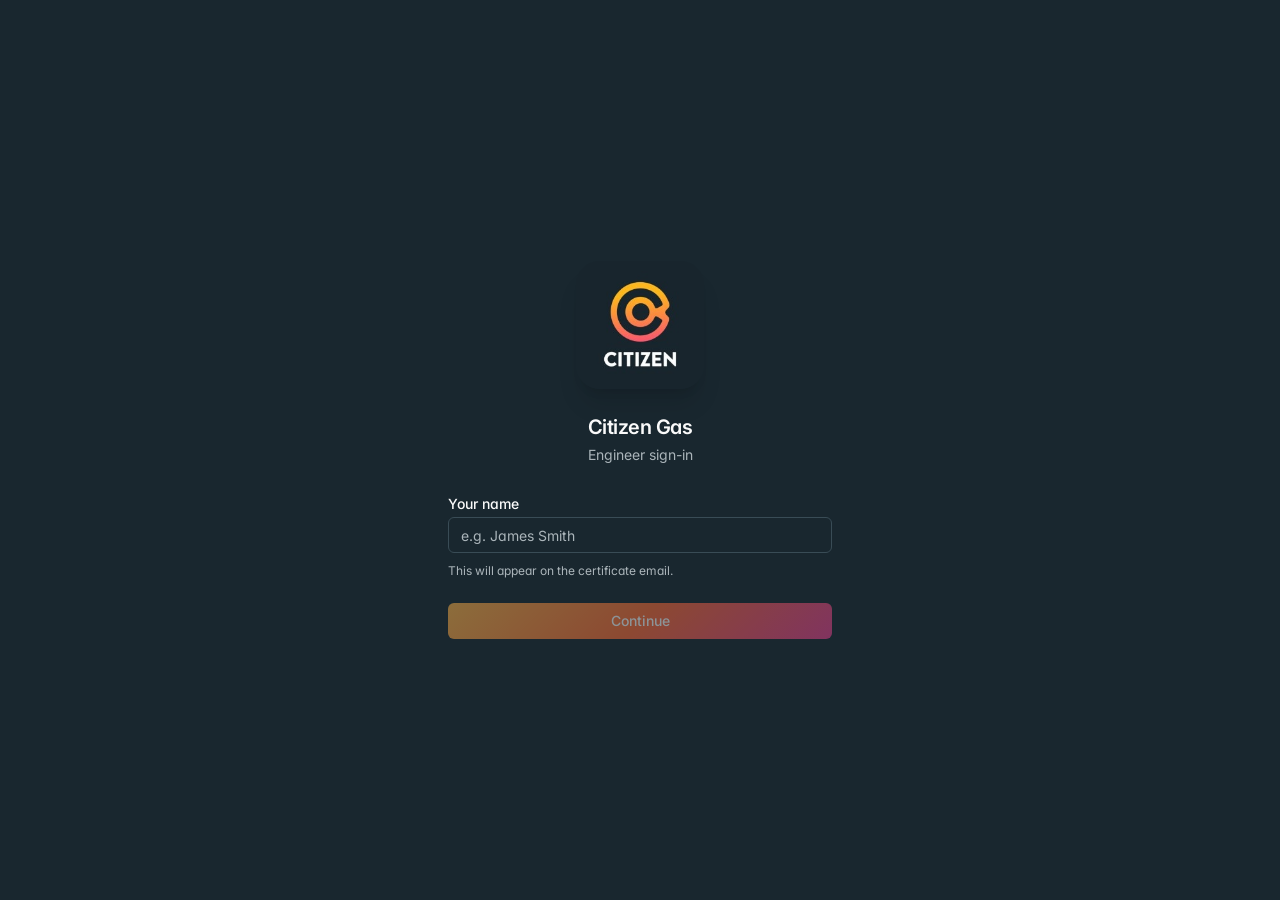
==== index.html @ e937a52d "Restore original Citizen Gas bundle (revert combined-app rebuild)" ====
<!doctype html>
<html lang="en" class="dark">
  <head>
    <meta charset="UTF-8" />
    <title>Citizen Gas</title>
    <meta name="theme-color" content="#18252D" />
    <meta name="viewport" content="width=device-width, initial-scale=1.0, maximum-scale=1" />
    <link rel="icon" type="image/png" href="/favicon.png" />
    <link rel="preconnect" href="https://fonts.googleapis.com" />
    <link rel="preconnect" href="https://fonts.gstatic.com" crossorigin />
    <link
      href="https://fonts.googleapis.com/css2?family=Architects+Daughter&family=DM+Sans:ital,opsz,wght@0,9..40,100..1000;1,9..40,100..1000&family=Fira+Code:wght@300..700&family=Geist+Mono:wght@100..900&family=Geist:wght@100..900&family=IBM+Plex+Mono:ital,wght@0,100;0,200;0,300;0,400;0,500;0,600;0,700;1,100;1,200;1,300;1,400;1,500;1,600;1,700&family=IBM+Plex+Sans:ital,wght@0,100..700;1,100..700&family=Inter:ital,opsz,wght@0,14..32,100..900;1,14..32,100..900&family=JetBrains+Mono:ital,wght@0,100..800;1,100..800&family=Libre+Baskerville:ital,wght@0,400;0,700;1,400&family=Lora:ital,wght@0,400..700;1,400..700&family=Merriweather:ital,opsz,wght@0,18..144,300..900;1,18..144,300..900&family=Montserrat:ital,wght@0,100..900;1,100..900&family=Open+Sans:ital,wght@0,300..800;1,300..800&family=Outfit:wght@100..900&family=Oxanium:wght@200..800&family=Playfair+Display:ital,wght@0,400..900;1,400..900&family=Plus+Jakarta+Sans:ital,wght@0,200..800;1,200..800&family=Poppins:ital,wght@0,100;0,200;0,300;0,400;0,500;0,600;0,700;0,800;0,900;1,100;1,200;1,300;1,400;1,500;1,600;1,700;1,800;1,900&family=Roboto+Mono:ital,wght@0,100..700;1,100..700&family=Roboto:ital,wght@0,100..900;1,100..900&family=Source+Code+Pro:ital,wght@0,200..900;1,200..900&family=Source+Serif+4:ital,opsz,wght@0,8..60,200..900;1,8..60,200..900&family=Space+Grotesk:wght@300..700&family=Space+Mono:ital,wght@0,400;0,700;1,400;1,700&display=swap"
      rel="stylesheet"
    />
    <script type="module" crossorigin src="./assets/index-DuY2PSMh.js"></script>
    <link rel="stylesheet" crossorigin href="./assets/index-yAhcxWvt.css">
  </head>
  <body>
    <div id="root"></div>
  </body>
</html>
---- assets/index-yAhcxWvt.css ----
*,:before,:after{--tw-border-spacing-x: 0;--tw-border-spacing-y: 0;--tw-translate-x: 0;--tw-translate-y: 0;--tw-rotate: 0;--tw-skew-x: 0;--tw-skew-y: 0;--tw-scale-x: 1;--tw-scale-y: 1;--tw-pan-x: ;--tw-pan-y: ;--tw-pinch-zoom: ;--tw-scroll-snap-strictness: proximity;--tw-gradient-from-position: ;--tw-gradient-via-position: ;--tw-gradient-to-position: ;--tw-ordinal: ;--tw-slashed-zero: ;--tw-numeric-figure: ;--tw-numeric-spacing: ;--tw-numeric-fraction: ;--tw-ring-inset: ;--tw-ring-offset-width: 0px;--tw-ring-offset-color: #fff;--tw-ring-color: rgb(59 130 246 / .5);--tw-ring-offset-shadow: 0 0 #0000;--tw-ring-shadow: 0 0 #0000;--tw-shadow: 0 0 #0000;--tw-shadow-colored: 0 0 #0000;--tw-blur: ;--tw-brightness: ;--tw-contrast: ;--tw-grayscale: ;--tw-hue-rotate: ;--tw-invert: ;--tw-saturate: ;--tw-sepia: ;--tw-drop-shadow: ;--tw-backdrop-blur: ;--tw-backdrop-brightness: ;--tw-backdrop-contrast: ;--tw-backdrop-grayscale: ;--tw-backdrop-hue-rotate: ;--tw-backdrop-invert: ;--tw-backdrop-opacity: ;--tw-backdrop-saturate: ;--tw-backdrop-sepia: ;--tw-contain-size: ;--tw-contain-layout: ;--tw-contain-paint: ;--tw-contain-style: }::backdrop{--tw-border-spacing-x: 0;--tw-border-spacing-y: 0;--tw-translate-x: 0;--tw-translate-y: 0;--tw-rotate: 0;--tw-skew-x: 0;--tw-skew-y: 0;--tw-scale-x: 1;--tw-scale-y: 1;--tw-pan-x: ;--tw-pan-y: ;--tw-pinch-zoom: ;--tw-scroll-snap-strictness: proximity;--tw-gradient-from-position: ;--tw-gradient-via-position: ;--tw-gradient-to-position: ;--tw-ordinal: ;--tw-slashed-zero: ;--tw-numeric-figure: ;--tw-numeric-spacing: ;--tw-numeric-fraction: ;--tw-ring-inset: ;--tw-ring-offset-width: 0px;--tw-ring-offset-color: #fff;--tw-ring-color: rgb(59 130 246 / .5);--tw-ring-offset-shadow: 0 0 #0000;--tw-ring-shadow: 0 0 #0000;--tw-shadow: 0 0 #0000;--tw-shadow-colored: 0 0 #0000;--tw-blur: ;--tw-brightness: ;--tw-contrast: ;--tw-grayscale: ;--tw-hue-rotate: ;--tw-invert: ;--tw-saturate: ;--tw-sepia: ;--tw-drop-shadow: ;--tw-backdrop-blur: ;--tw-backdrop-brightness: ;--tw-backdrop-contrast: ;--tw-backdrop-grayscale: ;--tw-backdrop-hue-rotate: ;--tw-backdrop-invert: ;--tw-backdrop-opacity: ;--tw-backdrop-saturate: ;--tw-backdrop-sepia: ;--tw-contain-size: ;--tw-contain-layout: ;--tw-contain-paint: ;--tw-contain-style: }*,:before,:after{box-sizing:border-box;border-width:0;border-style:solid;border-color:#e5e7eb}:before,:after{--tw-content: ""}html,:host{line-height:1.5;-webkit-text-size-adjust:100%;-moz-tab-size:4;-o-tab-size:4;tab-size:4;font-family:var(--font-sans);font-feature-settings:normal;font-variation-settings:normal;-webkit-tap-highlight-color:transparent}body{margin:0;line-height:inherit}hr{height:0;color:inherit;border-top-width:1px}abbr:where([title]){-webkit-text-decoration:underline dotted;text-decoration:underline dotted}h1,h2,h3,h4,h5,h6{font-size:inherit;font-weight:inherit}a{color:inherit;text-decoration:inherit}b,strong{font-weight:bolder}code,kbd,samp,pre{font-family:var(--font-mono);font-feature-settings:normal;font-variation-settings:normal;font-size:1em}small{font-size:80%}sub,sup{font-size:75%;line-height:0;position:relative;vertical-align:baseline}sub{bottom:-.25em}sup{top:-.5em}table{text-indent:0;border-color:inherit;border-collapse:collapse}button,input,optgroup,select,textarea{font-family:inherit;font-feature-settings:inherit;font-variation-settings:inherit;font-size:100%;font-weight:inherit;line-height:inherit;letter-spacing:inherit;color:inherit;margin:0;padding:0}button,select{text-transform:none}button,input:where([type=button]),input:where([type=reset]),input:where([type=submit]){-webkit-appearance:button;background-color:transparent;background-image:none}:-moz-focusring{outline:auto}:-moz-ui-invalid{box-shadow:none}progress{vertical-align:baseline}::-webkit-inner-spin-button,::-webkit-outer-spin-button{height:auto}[type=search]{-webkit-appearance:textfield;outline-offset:-2px}::-webkit-search-decoration{-webkit-appearance:none}::-webkit-file-upload-button{-webkit-appearance:button;font:inherit}summary{display:list-item}blockquote,dl,dd,h1,h2,h3,h4,h5,h6,hr,figure,p,pre{margin:0}fieldset{margin:0;padding:0}legend{padding:0}ol,ul,menu{list-style:none;margin:0;padding:0}dialog{padding:0}textarea{resize:vertical}input::-moz-placeholder,textarea::-moz-placeholder{opacity:1;color:#9ca3af}input::placeholder,textarea::placeholder{opacity:1;color:#9ca3af}button,[role=button]{cursor:pointer}:disabled{cursor:default}img,svg,video,canvas,audio,iframe,embed,object{display:block;vertical-align:middle}img,video{max-width:100%;height:auto}[hidden]:where(:not([hidden=until-found])){display:none}*{--tw-border-opacity: 1;border-color:hsl(var(--border) / var(--tw-border-opacity, 1))}html,body,#root{height:100%}body{--tw-bg-opacity: 1;background-color:hsl(var(--background) / var(--tw-bg-opacity, 1));font-family:var(--font-sans);--tw-text-opacity: 1;color:hsl(var(--foreground) / var(--tw-text-opacity, 1));-webkit-font-smoothing:antialiased;-moz-osx-font-smoothing:grayscale;font-feature-settings:"cv11","ss01"}.sr-only{position:absolute;width:1px;height:1px;padding:0;margin:-1px;overflow:hidden;clip:rect(0,0,0,0);white-space:nowrap;border-width:0}.pointer-events-none{pointer-events:none}.pointer-events-auto{pointer-events:auto}.visible{visibility:visible}.invisible{visibility:hidden}.fixed{position:fixed}.absolute{position:absolute}.relative{position:relative}.sticky{position:sticky}.inset-0{inset:0}.inset-x-0{left:0;right:0}.inset-y-0{top:0;bottom:0}.-bottom-12{bottom:-3rem}.-left-12{left:-3rem}.-right-12{right:-3rem}.-top-12{top:-3rem}.bottom-0{bottom:0}.bottom-2{bottom:.5rem}.left-0{left:0}.left-1{left:.25rem}.left-1\/2{left:50%}.left-2{left:.5rem}.left-\[50\%\]{left:50%}.right-0{right:0}.right-1{right:.25rem}.right-2{right:.5rem}.right-3{right:.75rem}.right-4{right:1rem}.top-0{top:0}.top-1\.5{top:.375rem}.top-1\/2{top:50%}.top-2{top:.5rem}.top-3\.5{top:.875rem}.top-4{top:1rem}.top-\[1px\]{top:1px}.top-\[50\%\]{top:50%}.top-\[60\%\]{top:60%}.top-full{top:100%}.z-10{z-index:10}.z-20{z-index:20}.z-50{z-index:50}.z-\[100\]{z-index:100}.z-\[1\]{z-index:1}.-mx-1{margin-left:-.25rem;margin-right:-.25rem}.mx-2{margin-left:.5rem;margin-right:.5rem}.mx-3\.5{margin-left:.875rem;margin-right:.875rem}.mx-4{margin-left:1rem;margin-right:1rem}.mx-auto{margin-left:auto;margin-right:auto}.my-0\.5{margin-top:.125rem;margin-bottom:.125rem}.my-1{margin-top:.25rem;margin-bottom:.25rem}.-ml-4{margin-left:-1rem}.-mt-4{margin-top:-1rem}.mb-1{margin-bottom:.25rem}.mb-2{margin-bottom:.5rem}.mb-3{margin-bottom:.75rem}.mb-4{margin-bottom:1rem}.mb-5{margin-bottom:1.25rem}.mb-6{margin-bottom:1.5rem}.mb-8{margin-bottom:2rem}.ml-1{margin-left:.25rem}.ml-auto{margin-left:auto}.mr-1\.5{margin-right:.375rem}.mr-2{margin-right:.5rem}.mt-0\.5{margin-top:.125rem}.mt-1{margin-top:.25rem}.mt-1\.5{margin-top:.375rem}.mt-2{margin-top:.5rem}.mt-24{margin-top:6rem}.mt-3{margin-top:.75rem}.mt-4{margin-top:1rem}.mt-5{margin-top:1.25rem}.mt-auto{margin-top:auto}.block{display:block}.flex{display:flex}.inline-flex{display:inline-flex}.table{display:table}.grid{display:grid}.hidden{display:none}.aspect-square{aspect-ratio:1 / 1}.aspect-video{aspect-ratio:16 / 9}.size-4{width:1rem;height:1rem}.h-1\.5{height:.375rem}.h-10{height:2.5rem}.h-11{height:2.75rem}.h-12{height:3rem}.h-2{height:.5rem}.h-2\.5{height:.625rem}.h-20{height:5rem}.h-3{height:.75rem}.h-3\.5{height:.875rem}.h-32{height:8rem}.h-4{height:1rem}.h-5{height:1.25rem}.h-6{height:1.5rem}.h-64{height:16rem}.h-7{height:1.75rem}.h-8{height:2rem}.h-9{height:2.25rem}.h-\[1px\]{height:1px}.h-\[var\(--radix-navigation-menu-viewport-height\)\]{height:var(--radix-navigation-menu-viewport-height)}.h-\[var\(--radix-select-trigger-height\)\]{height:var(--radix-select-trigger-height)}.h-auto{height:auto}.h-full{height:100%}.h-px{height:1px}.h-svh{height:100svh}.max-h-72{max-height:18rem}.max-h-\[--radix-context-menu-content-available-height\]{max-height:var(--radix-context-menu-content-available-height)}.max-h-\[--radix-select-content-available-height\]{max-height:var(--radix-select-content-available-height)}.max-h-\[300px\]{max-height:300px}.max-h-\[var\(--radix-dropdown-menu-content-available-height\)\]{max-height:var(--radix-dropdown-menu-content-available-height)}.max-h-screen{max-height:100vh}.min-h-0{min-height:0px}.min-h-10{min-height:2.5rem}.min-h-8{min-height:2rem}.min-h-9{min-height:2.25rem}.min-h-\[80px\]{min-height:80px}.min-h-screen{min-height:100vh}.min-h-svh{min-height:100svh}.w-0{width:0px}.w-1{width:.25rem}.w-10{width:2.5rem}.w-11{width:2.75rem}.w-12{width:3rem}.w-2{width:.5rem}.w-2\.5{width:.625rem}.w-20{width:5rem}.w-3{width:.75rem}.w-3\.5{width:.875rem}.w-3\/4{width:75%}.w-32{width:8rem}.w-4{width:1rem}.w-5{width:1.25rem}.w-6{width:1.5rem}.w-64{width:16rem}.w-7{width:1.75rem}.w-72{width:18rem}.w-8{width:2rem}.w-9{width:2.25rem}.w-\[100px\]{width:100px}.w-\[1px\]{width:1px}.w-\[var\(--sidebar-width\)\]{width:var(--sidebar-width)}.w-auto{width:auto}.w-full{width:100%}.w-max{width:-moz-max-content;width:max-content}.w-px{width:1px}.min-w-0{min-width:0px}.min-w-10{min-width:2.5rem}.min-w-11{min-width:2.75rem}.min-w-5{min-width:1.25rem}.min-w-9{min-width:2.25rem}.min-w-\[12rem\]{min-width:12rem}.min-w-\[8rem\]{min-width:8rem}.min-w-\[var\(--radix-select-trigger-width\)\]{min-width:var(--radix-select-trigger-width)}.max-w-\[var\(--skeleton-width\)\]{max-width:var(--skeleton-width)}.max-w-lg{max-width:32rem}.max-w-max{max-width:-moz-max-content;max-width:max-content}.max-w-md{max-width:28rem}.max-w-sm{max-width:24rem}.flex-1{flex:1 1 0%}.flex-shrink-0,.shrink-0{flex-shrink:0}.grow{flex-grow:1}.grow-0{flex-grow:0}.basis-full{flex-basis:100%}.caption-bottom{caption-side:bottom}.border-collapse{border-collapse:collapse}.origin-\[--radix-context-menu-content-transform-origin\]{transform-origin:var(--radix-context-menu-content-transform-origin)}.origin-\[--radix-dropdown-menu-content-transform-origin\]{transform-origin:var(--radix-dropdown-menu-content-transform-origin)}.origin-\[--radix-hover-card-content-transform-origin\]{transform-origin:var(--radix-hover-card-content-transform-origin)}.origin-\[--radix-menubar-content-transform-origin\]{transform-origin:var(--radix-menubar-content-transform-origin)}.origin-\[--radix-popover-content-transform-origin\]{transform-origin:var(--radix-popover-content-transform-origin)}.origin-\[--radix-select-content-transform-origin\]{transform-origin:var(--radix-select-content-transform-origin)}.origin-\[--radix-tooltip-content-transform-origin\]{transform-origin:var(--radix-tooltip-content-transform-origin)}.-translate-x-1\/2{--tw-translate-x: -50%;transform:translate(var(--tw-translate-x),var(--tw-translate-y)) rotate(var(--tw-rotate)) skew(var(--tw-skew-x)) skewY(var(--tw-skew-y)) scaleX(var(--tw-scale-x)) scaleY(var(--tw-scale-y))}.-translate-x-px{--tw-translate-x: -1px;transform:translate(var(--tw-translate-x),var(--tw-translate-y)) rotate(var(--tw-rotate)) skew(var(--tw-skew-x)) skewY(var(--tw-skew-y)) scaleX(var(--tw-scale-x)) scaleY(var(--tw-scale-y))}.-translate-y-1\/2{--tw-translate-y: -50%;transform:translate(var(--tw-translate-x),var(--tw-translate-y)) rotate(var(--tw-rotate)) skew(var(--tw-skew-x)) skewY(var(--tw-skew-y)) scaleX(var(--tw-scale-x)) scaleY(var(--tw-scale-y))}.translate-x-\[-50\%\]{--tw-translate-x: -50%;transform:translate(var(--tw-translate-x),var(--tw-translate-y)) rotate(var(--tw-rotate)) skew(var(--tw-skew-x)) skewY(var(--tw-skew-y)) scaleX(var(--tw-scale-x)) scaleY(var(--tw-scale-y))}.translate-x-px{--tw-translate-x: 1px;transform:translate(var(--tw-translate-x),var(--tw-translate-y)) rotate(var(--tw-rotate)) skew(var(--tw-skew-x)) skewY(var(--tw-skew-y)) scaleX(var(--tw-scale-x)) scaleY(var(--tw-scale-y))}.translate-y-\[-50\%\]{--tw-translate-y: -50%;transform:translate(var(--tw-translate-x),var(--tw-translate-y)) rotate(var(--tw-rotate)) skew(var(--tw-skew-x)) skewY(var(--tw-skew-y)) scaleX(var(--tw-scale-x)) scaleY(var(--tw-scale-y))}.rotate-45{--tw-rotate: 45deg;transform:translate(var(--tw-translate-x),var(--tw-translate-y)) rotate(var(--tw-rotate)) skew(var(--tw-skew-x)) skewY(var(--tw-skew-y)) scaleX(var(--tw-scale-x)) scaleY(var(--tw-scale-y))}.rotate-90{--tw-rotate: 90deg;transform:translate(var(--tw-translate-x),var(--tw-translate-y)) rotate(var(--tw-rotate)) skew(var(--tw-skew-x)) skewY(var(--tw-skew-y)) scaleX(var(--tw-scale-x)) scaleY(var(--tw-scale-y))}.transform{transform:translate(var(--tw-translate-x),var(--tw-translate-y)) rotate(var(--tw-rotate)) skew(var(--tw-skew-x)) skewY(var(--tw-skew-y)) scaleX(var(--tw-scale-x)) scaleY(var(--tw-scale-y))}@keyframes pulse{50%{opacity:.5}}.animate-pulse{animation:pulse 2s cubic-bezier(.4,0,.6,1) infinite}.cursor-default{cursor:default}.cursor-pointer{cursor:pointer}.touch-none{touch-action:none}.select-none{-webkit-user-select:none;-moz-user-select:none;user-select:none}.resize-none{resize:none}.list-none{list-style-type:none}.grid-cols-2{grid-template-columns:repeat(2,minmax(0,1fr))}.flex-row{flex-direction:row}.flex-col{flex-direction:column}.flex-col-reverse{flex-direction:column-reverse}.flex-wrap{flex-wrap:wrap}.items-start{align-items:flex-start}.items-end{align-items:flex-end}.items-center{align-items:center}.items-stretch{align-items:stretch}.justify-center{justify-content:center}.justify-between{justify-content:space-between}.gap-1{gap:.25rem}.gap-1\.5{gap:.375rem}.gap-2{gap:.5rem}.gap-3{gap:.75rem}.gap-4{gap:1rem}.gap-6{gap:1.5rem}.space-x-1>:not([hidden])~:not([hidden]){--tw-space-x-reverse: 0;margin-right:calc(.25rem * var(--tw-space-x-reverse));margin-left:calc(.25rem * calc(1 - var(--tw-space-x-reverse)))}.space-x-4>:not([hidden])~:not([hidden]){--tw-space-x-reverse: 0;margin-right:calc(1rem * var(--tw-space-x-reverse));margin-left:calc(1rem * calc(1 - var(--tw-space-x-reverse)))}.space-y-1>:not([hidden])~:not([hidden]){--tw-space-y-reverse: 0;margin-top:calc(.25rem * calc(1 - var(--tw-space-y-reverse)));margin-bottom:calc(.25rem * var(--tw-space-y-reverse))}.space-y-1\.5>:not([hidden])~:not([hidden]){--tw-space-y-reverse: 0;margin-top:calc(.375rem * calc(1 - var(--tw-space-y-reverse)));margin-bottom:calc(.375rem * var(--tw-space-y-reverse))}.space-y-2>:not([hidden])~:not([hidden]){--tw-space-y-reverse: 0;margin-top:calc(.5rem * calc(1 - var(--tw-space-y-reverse)));margin-bottom:calc(.5rem * var(--tw-space-y-reverse))}.space-y-4>:not([hidden])~:not([hidden]){--tw-space-y-reverse: 0;margin-top:calc(1rem * calc(1 - var(--tw-space-y-reverse)));margin-bottom:calc(1rem * var(--tw-space-y-reverse))}.overflow-auto{overflow:auto}.overflow-hidden{overflow:hidden}.overflow-y-auto{overflow-y:auto}.overflow-x-hidden{overflow-x:hidden}.truncate{overflow:hidden;text-overflow:ellipsis;white-space:nowrap}.whitespace-nowrap{white-space:nowrap}.whitespace-pre-line{white-space:pre-line}.break-words{overflow-wrap:break-word}.rounded-3xl{border-radius:1.5rem}.rounded-\[2px\]{border-radius:2px}.rounded-\[inherit\]{border-radius:inherit}.rounded-full{border-radius:9999px}.rounded-lg{border-radius:.5625rem}.rounded-md{border-radius:.375rem}.rounded-sm{border-radius:.1875rem}.rounded-xl{border-radius:.75rem}.rounded-t-\[10px\]{border-top-left-radius:10px;border-top-right-radius:10px}.rounded-tl-sm{border-top-left-radius:.1875rem}.border{border-width:1px}.border-0{border-width:0px}.border-2{border-width:2px}.border-\[1\.5px\]{border-width:1.5px}.border-y{border-top-width:1px;border-bottom-width:1px}.border-b{border-bottom-width:1px}.border-l{border-left-width:1px}.border-r{border-right-width:1px}.border-t{border-top-width:1px}.border-dashed{border-style:dashed}.border-\[--color-border\]{border-color:var(--color-border)}.border-border{--tw-border-opacity: 1;border-color:hsl(var(--border) / var(--tw-border-opacity, 1))}.border-border\/50{border-color:hsl(var(--border) / .5)}.border-card-border{--tw-border-opacity: 1;border-color:hsl(var(--card-border) / var(--tw-border-opacity, 1))}.border-destructive{--tw-border-opacity: 1;border-color:hsl(var(--destructive) / var(--tw-border-opacity, 1))}.border-destructive-border{border-color:var(--destructive-border)}.border-destructive\/40{border-color:hsl(var(--destructive) / .4)}.border-destructive\/50{border-color:hsl(var(--destructive) / .5)}.border-green-700{--tw-border-opacity: 1;border-color:rgb(21 128 61 / var(--tw-border-opacity, 1))}.border-input{--tw-border-opacity: 1;border-color:hsl(var(--input) / var(--tw-border-opacity, 1))}.border-primary{--tw-border-opacity: 1;border-color:hsl(var(--primary) / var(--tw-border-opacity, 1))}.border-primary-border{border-color:var(--primary-border)}.border-red-700{--tw-border-opacity: 1;border-color:rgb(185 28 28 / var(--tw-border-opacity, 1))}.border-secondary-border{border-color:var(--secondary-border)}.border-sidebar-border{--tw-border-opacity: 1;border-color:hsl(var(--sidebar-border) / var(--tw-border-opacity, 1))}.border-transparent{border-color:transparent}.border-yellow-500\/40{border-color:#eab30866}.border-l-transparent{border-left-color:transparent}.border-t-transparent{border-top-color:transparent}.bg-\[--color-bg\]{background-color:var(--color-bg)}.bg-accent{--tw-bg-opacity: 1;background-color:hsl(var(--accent) / var(--tw-bg-opacity, 1))}.bg-background{--tw-bg-opacity: 1;background-color:hsl(var(--background) / var(--tw-bg-opacity, 1))}.bg-background\/95{background-color:hsl(var(--background) / .95)}.bg-black{--tw-bg-opacity: 1;background-color:rgb(0 0 0 / var(--tw-bg-opacity, 1))}.bg-black\/70{background-color:#000000b3}.bg-black\/80{background-color:#000c}.bg-border{--tw-bg-opacity: 1;background-color:hsl(var(--border) / var(--tw-bg-opacity, 1))}.bg-card{--tw-bg-opacity: 1;background-color:hsl(var(--card) / var(--tw-bg-opacity, 1))}.bg-card\/40{background-color:hsl(var(--card) / .4)}.bg-destructive{--tw-bg-opacity: 1;background-color:hsl(var(--destructive) / var(--tw-bg-opacity, 1))}.bg-destructive\/10{background-color:hsl(var(--destructive) / .1)}.bg-foreground{--tw-bg-opacity: 1;background-color:hsl(var(--foreground) / var(--tw-bg-opacity, 1))}.bg-gray-50{--tw-bg-opacity: 1;background-color:rgb(249 250 251 / var(--tw-bg-opacity, 1))}.bg-green-600{--tw-bg-opacity: 1;background-color:rgb(22 163 74 / var(--tw-bg-opacity, 1))}.bg-muted{--tw-bg-opacity: 1;background-color:hsl(var(--muted) / var(--tw-bg-opacity, 1))}.bg-muted\/50{background-color:hsl(var(--muted) / .5)}.bg-popover{--tw-bg-opacity: 1;background-color:hsl(var(--popover) / var(--tw-bg-opacity, 1))}.bg-primary{--tw-bg-opacity: 1;background-color:hsl(var(--primary) / var(--tw-bg-opacity, 1))}.bg-red-600{--tw-bg-opacity: 1;background-color:rgb(220 38 38 / var(--tw-bg-opacity, 1))}.bg-secondary{--tw-bg-opacity: 1;background-color:hsl(var(--secondary) / var(--tw-bg-opacity, 1))}.bg-sidebar{--tw-bg-opacity: 1;background-color:hsl(var(--sidebar) / var(--tw-bg-opacity, 1))}.bg-sidebar-border{--tw-bg-opacity: 1;background-color:hsl(var(--sidebar-border) / var(--tw-bg-opacity, 1))}.bg-transparent{background-color:transparent}.bg-yellow-500\/10{background-color:#eab3081a}.fill-current{fill:currentColor}.object-contain{-o-object-fit:contain;object-fit:contain}.object-cover{-o-object-fit:cover;object-fit:cover}.p-0{padding:0}.p-1{padding:.25rem}.p-2{padding:.5rem}.p-3{padding:.75rem}.p-4{padding:1rem}.p-5{padding:1.25rem}.p-6{padding:1.5rem}.p-\[1px\]{padding:1px}.px-1{padding-left:.25rem;padding-right:.25rem}.px-2{padding-left:.5rem;padding-right:.5rem}.px-2\.5{padding-left:.625rem;padding-right:.625rem}.px-3{padding-left:.75rem;padding-right:.75rem}.px-4{padding-left:1rem;padding-right:1rem}.px-5{padding-left:1.25rem;padding-right:1.25rem}.px-6{padding-left:1.5rem;padding-right:1.5rem}.px-8{padding-left:2rem;padding-right:2rem}.py-0\.5{padding-top:.125rem;padding-bottom:.125rem}.py-1{padding-top:.25rem;padding-bottom:.25rem}.py-1\.5{padding-top:.375rem;padding-bottom:.375rem}.py-10{padding-top:2.5rem;padding-bottom:2.5rem}.py-2{padding-top:.5rem;padding-bottom:.5rem}.py-3{padding-top:.75rem;padding-bottom:.75rem}.py-4{padding-top:1rem;padding-bottom:1rem}.py-5{padding-top:1.25rem;padding-bottom:1.25rem}.py-6{padding-top:1.5rem;padding-bottom:1.5rem}.py-8{padding-top:2rem;padding-bottom:2rem}.pb-3{padding-bottom:.75rem}.pb-4{padding-bottom:1rem}.pl-2\.5{padding-left:.625rem}.pl-4{padding-left:1rem}.pl-8{padding-left:2rem}.pr-2{padding-right:.5rem}.pr-2\.5{padding-right:.625rem}.pr-8{padding-right:2rem}.pt-0{padding-top:0}.pt-1{padding-top:.25rem}.pt-3{padding-top:.75rem}.pt-4{padding-top:1rem}.pt-6{padding-top:1.5rem}.text-left{text-align:left}.text-center{text-align:center}.align-middle{vertical-align:middle}.font-mono{font-family:var(--font-mono)}.text-2xl{font-size:1.5rem;line-height:2rem}.text-\[0\.8rem\]{font-size:.8rem}.text-\[10px\]{font-size:10px}.text-base{font-size:1rem;line-height:1.5rem}.text-lg{font-size:1.125rem;line-height:1.75rem}.text-sm{font-size:.875rem;line-height:1.25rem}.text-xl{font-size:1.25rem;line-height:1.75rem}.text-xs{font-size:.75rem;line-height:1rem}.font-bold{font-weight:700}.font-medium{font-weight:500}.font-normal{font-weight:400}.font-semibold{font-weight:600}.uppercase{text-transform:uppercase}.tabular-nums{--tw-numeric-spacing: tabular-nums;font-variant-numeric:var(--tw-ordinal) var(--tw-slashed-zero) var(--tw-numeric-figure) var(--tw-numeric-spacing) var(--tw-numeric-fraction)}.leading-none{line-height:1}.leading-tight{line-height:1.25}.tracking-tight{letter-spacing:-.025em}.tracking-wider{letter-spacing:.05em}.tracking-widest{letter-spacing:.1em}.text-accent-foreground{--tw-text-opacity: 1;color:hsl(var(--accent-foreground) / var(--tw-text-opacity, 1))}.text-card-foreground{--tw-text-opacity: 1;color:hsl(var(--card-foreground) / var(--tw-text-opacity, 1))}.text-current{color:currentColor}.text-destructive{--tw-text-opacity: 1;color:hsl(var(--destructive) / var(--tw-text-opacity, 1))}.text-destructive-foreground{--tw-text-opacity: 1;color:hsl(var(--destructive-foreground) / var(--tw-text-opacity, 1))}.text-foreground{--tw-text-opacity: 1;color:hsl(var(--foreground) / var(--tw-text-opacity, 1))}.text-foreground\/50{color:hsl(var(--foreground) / .5)}.text-gray-600{--tw-text-opacity: 1;color:rgb(75 85 99 / var(--tw-text-opacity, 1))}.text-gray-900{--tw-text-opacity: 1;color:rgb(17 24 39 / var(--tw-text-opacity, 1))}.text-green-600{--tw-text-opacity: 1;color:rgb(22 163 74 / var(--tw-text-opacity, 1))}.text-muted-foreground{--tw-text-opacity: 1;color:hsl(var(--muted-foreground) / var(--tw-text-opacity, 1))}.text-popover-foreground{--tw-text-opacity: 1;color:hsl(var(--popover-foreground) / var(--tw-text-opacity, 1))}.text-primary{--tw-text-opacity: 1;color:hsl(var(--primary) / var(--tw-text-opacity, 1))}.text-primary-foreground{--tw-text-opacity: 1;color:hsl(var(--primary-foreground) / var(--tw-text-opacity, 1))}.text-red-500{--tw-text-opacity: 1;color:rgb(239 68 68 / var(--tw-text-opacity, 1))}.text-red-600{--tw-text-opacity: 1;color:rgb(220 38 38 / var(--tw-text-opacity, 1))}.text-secondary-foreground{--tw-text-opacity: 1;color:hsl(var(--secondary-foreground) / var(--tw-text-opacity, 1))}.text-sidebar-foreground{--tw-text-opacity: 1;color:hsl(var(--sidebar-foreground) / var(--tw-text-opacity, 1))}.text-sidebar-foreground\/70{color:hsl(var(--sidebar-foreground) / .7)}.text-white{--tw-text-opacity: 1;color:rgb(255 255 255 / var(--tw-text-opacity, 1))}.text-yellow-300{--tw-text-opacity: 1;color:rgb(253 224 71 / var(--tw-text-opacity, 1))}.no-underline{text-decoration-line:none}.opacity-0{opacity:0}.opacity-50{opacity:.5}.opacity-60{opacity:.6}.opacity-70{opacity:.7}.opacity-90{opacity:.9}.shadow-\[0_0_0_1px_hsl\(var\(--sidebar-border\)\)\]{--tw-shadow: 0 0 0 1px hsl(var(--sidebar-border));--tw-shadow-colored: 0 0 0 1px var(--tw-shadow-color);box-shadow:var(--tw-ring-offset-shadow, 0 0 #0000),var(--tw-ring-shadow, 0 0 #0000),var(--tw-shadow)}.shadow-lg{--tw-shadow: 0 10px 15px -3px rgb(0 0 0 / .1), 0 4px 6px -4px rgb(0 0 0 / .1);--tw-shadow-colored: 0 10px 15px -3px var(--tw-shadow-color), 0 4px 6px -4px var(--tw-shadow-color);box-shadow:var(--tw-ring-offset-shadow, 0 0 #0000),var(--tw-ring-shadow, 0 0 #0000),var(--tw-shadow)}.shadow-md{--tw-shadow: 0 4px 6px -1px rgb(0 0 0 / .1), 0 2px 4px -2px rgb(0 0 0 / .1);--tw-shadow-colored: 0 4px 6px -1px var(--tw-shadow-color), 0 2px 4px -2px var(--tw-shadow-color);box-shadow:var(--tw-ring-offset-shadow, 0 0 #0000),var(--tw-ring-shadow, 0 0 #0000),var(--tw-shadow)}.shadow-none{--tw-shadow: 0 0 #0000;--tw-shadow-colored: 0 0 #0000;box-shadow:var(--tw-ring-offset-shadow, 0 0 #0000),var(--tw-ring-shadow, 0 0 #0000),var(--tw-shadow)}.shadow-sm{--tw-shadow: 0 1px 2px 0 rgb(0 0 0 / .05);--tw-shadow-colored: 0 1px 2px 0 var(--tw-shadow-color);box-shadow:var(--tw-ring-offset-shadow, 0 0 #0000),var(--tw-ring-shadow, 0 0 #0000),var(--tw-shadow)}.shadow-xl{--tw-shadow: 0 20px 25px -5px rgb(0 0 0 / .1), 0 8px 10px -6px rgb(0 0 0 / .1);--tw-shadow-colored: 0 20px 25px -5px var(--tw-shadow-color), 0 8px 10px -6px var(--tw-shadow-color);box-shadow:var(--tw-ring-offset-shadow, 0 0 #0000),var(--tw-ring-shadow, 0 0 #0000),var(--tw-shadow)}.outline-none{outline:2px solid transparent;outline-offset:2px}.outline{outline-style:solid}.outline-2{outline-width:2px}.outline-offset-2{outline-offset:2px}.outline-transparent{outline-color:transparent}.ring-0{--tw-ring-offset-shadow: var(--tw-ring-inset) 0 0 0 var(--tw-ring-offset-width) var(--tw-ring-offset-color);--tw-ring-shadow: var(--tw-ring-inset) 0 0 0 calc(0px + var(--tw-ring-offset-width)) var(--tw-ring-color);box-shadow:var(--tw-ring-offset-shadow),var(--tw-ring-shadow),var(--tw-shadow, 0 0 #0000)}.ring-2{--tw-ring-offset-shadow: var(--tw-ring-inset) 0 0 0 var(--tw-ring-offset-width) var(--tw-ring-offset-color);--tw-ring-shadow: var(--tw-ring-inset) 0 0 0 calc(2px + var(--tw-ring-offset-width)) var(--tw-ring-color);box-shadow:var(--tw-ring-offset-shadow),var(--tw-ring-shadow),var(--tw-shadow, 0 0 #0000)}.ring-primary\/40{--tw-ring-color: hsl(var(--primary) / .4)}.ring-ring{--tw-ring-opacity: 1;--tw-ring-color: hsl(var(--ring) / var(--tw-ring-opacity, 1))}.ring-sidebar-ring{--tw-ring-opacity: 1;--tw-ring-color: hsl(var(--sidebar-ring) / var(--tw-ring-opacity, 1))}.ring-offset-background{--tw-ring-offset-color: hsl(var(--background) / 1)}.filter{filter:var(--tw-blur) var(--tw-brightness) var(--tw-contrast) var(--tw-grayscale) var(--tw-hue-rotate) var(--tw-invert) var(--tw-saturate) var(--tw-sepia) var(--tw-drop-shadow)}.backdrop-blur{--tw-backdrop-blur: blur(8px);-webkit-backdrop-filter:var(--tw-backdrop-blur) var(--tw-backdrop-brightness) var(--tw-backdrop-contrast) var(--tw-backdrop-grayscale) var(--tw-backdrop-hue-rotate) var(--tw-backdrop-invert) var(--tw-backdrop-opacity) var(--tw-backdrop-saturate) var(--tw-backdrop-sepia);backdrop-filter:var(--tw-backdrop-blur) var(--tw-backdrop-brightness) var(--tw-backdrop-contrast) var(--tw-backdrop-grayscale) var(--tw-backdrop-hue-rotate) var(--tw-backdrop-invert) var(--tw-backdrop-opacity) var(--tw-backdrop-saturate) var(--tw-backdrop-sepia)}.transition{transition-property:color,background-color,border-color,text-decoration-color,fill,stroke,opacity,box-shadow,transform,filter,backdrop-filter;transition-timing-function:cubic-bezier(.4,0,.2,1);transition-duration:.15s}.transition-\[left\,right\,width\]{transition-property:left,right,width;transition-timing-function:cubic-bezier(.4,0,.2,1);transition-duration:.15s}.transition-\[margin\,opacity\]{transition-property:margin,opacity;transition-timing-function:cubic-bezier(.4,0,.2,1);transition-duration:.15s}.transition-\[width\,height\,padding\]{transition-property:width,height,padding;transition-timing-function:cubic-bezier(.4,0,.2,1);transition-duration:.15s}.transition-\[width\]{transition-property:width;transition-timing-function:cubic-bezier(.4,0,.2,1);transition-duration:.15s}.transition-all{transition-property:all;transition-timing-function:cubic-bezier(.4,0,.2,1);transition-duration:.15s}.transition-colors{transition-property:color,background-color,border-color,text-decoration-color,fill,stroke;transition-timing-function:cubic-bezier(.4,0,.2,1);transition-duration:.15s}.transition-opacity{transition-property:opacity;transition-timing-function:cubic-bezier(.4,0,.2,1);transition-duration:.15s}.transition-transform{transition-property:transform;transition-timing-function:cubic-bezier(.4,0,.2,1);transition-duration:.15s}.duration-1000{transition-duration:1s}.duration-200{transition-duration:.2s}.ease-in-out{transition-timing-function:cubic-bezier(.4,0,.2,1)}.ease-linear{transition-timing-function:linear}@keyframes enter{0%{opacity:var(--tw-enter-opacity, 1);transform:translate3d(var(--tw-enter-translate-x, 0),var(--tw-enter-translate-y, 0),0) scale3d(var(--tw-enter-scale, 1),var(--tw-enter-scale, 1),var(--tw-enter-scale, 1)) rotate(var(--tw-enter-rotate, 0))}}@keyframes exit{to{opacity:var(--tw-exit-opacity, 1);transform:translate3d(var(--tw-exit-translate-x, 0),var(--tw-exit-translate-y, 0),0) scale3d(var(--tw-exit-scale, 1),var(--tw-exit-scale, 1),var(--tw-exit-scale, 1)) rotate(var(--tw-exit-rotate, 0))}}.animate-in{animation-name:enter;animation-duration:.15s;--tw-enter-opacity: initial;--tw-enter-scale: initial;--tw-enter-rotate: initial;--tw-enter-translate-x: initial;--tw-enter-translate-y: initial}.fade-in-0{--tw-enter-opacity: 0}.fade-in-80{--tw-enter-opacity: .8}.zoom-in-95{--tw-enter-scale: .95}.duration-1000{animation-duration:1s}.duration-200{animation-duration:.2s}.ease-in-out{animation-timing-function:cubic-bezier(.4,0,.2,1)}.ease-linear{animation-timing-function:linear}.citizen-gradient-bg{background:var(--citizen-gradient)}.citizen-gradient-text{background:var(--citizen-gradient);-webkit-background-clip:text;background-clip:text;color:transparent}.citizen-gradient-border{border:1px solid transparent;background:linear-gradient(hsl(var(--card)),hsl(var(--card))) padding-box,var(--citizen-gradient) border-box}input[type=search]::-webkit-search-cancel-button{display:none}[contenteditable][data-placeholder]:empty:before{content:attr(data-placeholder);color:hsl(var(--muted-foreground));pointer-events:none}.border.toggle-elevate:before{inset:-1px}.hover-elevate:not(.no-default-hover-elevate),.active-elevate:not(.no-default-active-elevate),.hover-elevate-2:not(.no-default-hover-elevate),.active-elevate-2:not(.no-default-active-elevate){position:relative;z-index:0}.hover-elevate:not(.no-default-hover-elevate):after,.active-elevate:not(.no-default-active-elevate):after,.hover-elevate-2:not(.no-default-hover-elevate):after,.active-elevate-2:not(.no-default-active-elevate):after{content:"";pointer-events:none;position:absolute;inset:0;border-radius:inherit;z-index:999}.hover-elevate:hover:not(.no-default-hover-elevate):after,.active-elevate:active:not(.no-default-active-elevate):after{background-color:var(--elevate-1)}.hover-elevate-2:hover:not(.no-default-hover-elevate):after,.active-elevate-2:active:not(.no-default-active-elevate):after{background-color:var(--elevate-2)}.border.hover-elevate:not(.no-hover-interaction-elevate):after,.border.active-elevate:not(.no-active-interaction-elevate):after,.border.hover-elevate-2:not(.no-hover-interaction-elevate):after,.border.active-elevate-2:not(.no-active-interaction-elevate):after{inset:-1px}.\[border-color\:var\(--badge-outline\)\]{border-color:var(--badge-outline)}.\[border-color\:var\(--button-outline\)\]{border-color:var(--button-outline)}:root,.dark{--button-outline: rgba(255, 255, 255, .1);--badge-outline: rgba(255, 255, 255, .05);--opaque-button-border-intensity: 9;--elevate-1: rgba(255, 255, 255, .04);--elevate-2: rgba(255, 255, 255, .09);--background: 200 31% 14%;--foreground: 0 0% 98%;--border: 200 20% 22%;--card: 200 28% 17%;--card-foreground: 0 0% 98%;--card-border: 200 20% 24%;--sidebar: 200 31% 12%;--sidebar-foreground: 0 0% 98%;--sidebar-border: 200 20% 20%;--sidebar-primary: 18 95% 60%;--sidebar-primary-foreground: 0 0% 100%;--sidebar-accent: 200 20% 22%;--sidebar-accent-foreground: 0 0% 98%;--sidebar-ring: 18 95% 60%;--popover: 200 28% 17%;--popover-foreground: 0 0% 98%;--popover-border: 200 20% 22%;--primary: 18 95% 60%;--primary-foreground: 0 0% 100%;--secondary: 200 20% 22%;--secondary-foreground: 0 0% 98%;--muted: 200 20% 20%;--muted-foreground: 200 10% 70%;--accent: 18 95% 60%;--accent-foreground: 0 0% 100%;--destructive: 0 84% 55%;--destructive-foreground: 0 0% 98%;--input: 200 20% 28%;--ring: 18 95% 60%;--chart-1: 18 95% 60%;--chart-2: 340 85% 60%;--chart-3: 200 80% 55%;--chart-4: 43 90% 60%;--chart-5: 145 60% 55%;--font-sans: Inter, system-ui, -apple-system, sans-serif;--font-serif: Georgia, serif;--font-mono: Menlo, monospace;--radius: .75rem;--shadow-2xs: 0px 2px 0px 0px hsl(0 0% 0% / 0);--shadow-xs: 0px 2px 0px 0px hsl(0 0% 0% / 0);--shadow-sm: 0px 2px 4px -1px hsl(0 0% 0% / .3);--shadow: 0px 2px 4px -1px hsl(0 0% 0% / .3);--shadow-md: 0px 4px 8px -1px hsl(0 0% 0% / .3);--shadow-lg: 0px 8px 16px -1px hsl(0 0% 0% / .4);--shadow-xl: 0px 12px 24px -1px hsl(0 0% 0% / .4);--shadow-2xl: 0px 16px 32px -1px hsl(0 0% 0% / .5);--tracking-normal: 0em;--spacing: .25rem;--sidebar-primary-border: hsl(var(--sidebar-primary));--sidebar-accent-border: hsl(var(--sidebar-accent));--primary-border: hsl(var(--primary));--secondary-border: hsl(var(--secondary));--muted-border: hsl(var(--muted));--accent-border: hsl(var(--accent));--destructive-border: hsl(var(--destructive));--citizen-gradient: linear-gradient(135deg, #FFB347 0%, #FF6B35 50%, #E8408F 100%)}.file\:border-0::file-selector-button{border-width:0px}.file\:bg-transparent::file-selector-button{background-color:transparent}.file\:text-sm::file-selector-button{font-size:.875rem;line-height:1.25rem}.file\:font-medium::file-selector-button{font-weight:500}.file\:text-foreground::file-selector-button{--tw-text-opacity: 1;color:hsl(var(--foreground) / var(--tw-text-opacity, 1))}.placeholder\:text-muted-foreground::-moz-placeholder{--tw-text-opacity: 1;color:hsl(var(--muted-foreground) / var(--tw-text-opacity, 1))}.placeholder\:text-muted-foreground::placeholder{--tw-text-opacity: 1;color:hsl(var(--muted-foreground) / var(--tw-text-opacity, 1))}.after\:pointer-events-none:after{content:var(--tw-content);pointer-events:none}.after\:absolute:after{content:var(--tw-content);position:absolute}.after\:-inset-2:after{content:var(--tw-content);inset:-.5rem}.after\:inset-0:after{content:var(--tw-content);inset:0}.after\:inset-y-0:after{content:var(--tw-content);top:0;bottom:0}.after\:left-1\/2:after{content:var(--tw-content);left:50%}.after\:block:after{content:var(--tw-content);display:block}.after\:w-1:after{content:var(--tw-content);width:.25rem}.after\:w-\[2px\]:after{content:var(--tw-content);width:2px}.after\:-translate-x-1\/2:after{content:var(--tw-content);--tw-translate-x: -50%;transform:translate(var(--tw-translate-x),var(--tw-translate-y)) rotate(var(--tw-rotate)) skew(var(--tw-skew-x)) skewY(var(--tw-skew-y)) scaleX(var(--tw-scale-x)) scaleY(var(--tw-scale-y))}.after\:rounded-full:after{content:var(--tw-content);border-radius:9999px}.after\:border:after{content:var(--tw-content);border-width:1px}.after\:border-black\/10:after{content:var(--tw-content);border-color:#0000001a}.after\:content-\[\'\'\]:after{--tw-content: "";content:var(--tw-content)}.after\:border.toggle-elevate:after:before{content:var(--tw-content);inset:-1px}.after\:border.hover-elevate:not(.no-hover-interaction-elevate):after:after,.after\:border.active-elevate:not(.no-active-interaction-elevate):after:after,.after\:border.hover-elevate-2:not(.no-hover-interaction-elevate):after:after,.after\:border.active-elevate-2:not(.no-active-interaction-elevate):after:after{content:var(--tw-content);inset:-1px}.first\:rounded-l-md:first-child{border-top-left-radius:.375rem;border-bottom-left-radius:.375rem}.first\:border-l:first-child{border-left-width:1px}.last\:rounded-r-md:last-child{border-top-right-radius:.375rem;border-bottom-right-radius:.375rem}.focus-within\:relative:focus-within{position:relative}.focus-within\:z-20:focus-within{z-index:20}.hover\:bg-accent:hover{--tw-bg-opacity: 1;background-color:hsl(var(--accent) / var(--tw-bg-opacity, 1))}.hover\:bg-muted:hover{--tw-bg-opacity: 1;background-color:hsl(var(--muted) / var(--tw-bg-opacity, 1))}.hover\:bg-muted\/50:hover{background-color:hsl(var(--muted) / .5)}.hover\:bg-primary:hover{--tw-bg-opacity: 1;background-color:hsl(var(--primary) / var(--tw-bg-opacity, 1))}.hover\:bg-secondary:hover{--tw-bg-opacity: 1;background-color:hsl(var(--secondary) / var(--tw-bg-opacity, 1))}.hover\:bg-sidebar-accent:hover{--tw-bg-opacity: 1;background-color:hsl(var(--sidebar-accent) / var(--tw-bg-opacity, 1))}.hover\:text-accent-foreground:hover{--tw-text-opacity: 1;color:hsl(var(--accent-foreground) / var(--tw-text-opacity, 1))}.hover\:text-foreground:hover{--tw-text-opacity: 1;color:hsl(var(--foreground) / var(--tw-text-opacity, 1))}.hover\:text-muted-foreground:hover{--tw-text-opacity: 1;color:hsl(var(--muted-foreground) / var(--tw-text-opacity, 1))}.hover\:text-primary-foreground:hover{--tw-text-opacity: 1;color:hsl(var(--primary-foreground) / var(--tw-text-opacity, 1))}.hover\:text-sidebar-accent-foreground:hover{--tw-text-opacity: 1;color:hsl(var(--sidebar-accent-foreground) / var(--tw-text-opacity, 1))}.hover\:underline:hover{text-decoration-line:underline}.hover\:opacity-100:hover{opacity:1}.hover\:opacity-90:hover{opacity:.9}.hover\:shadow-\[0_0_0_1px_hsl\(var\(--sidebar-accent\)\)\]:hover{--tw-shadow: 0 0 0 1px hsl(var(--sidebar-accent));--tw-shadow-colored: 0 0 0 1px var(--tw-shadow-color);box-shadow:var(--tw-ring-offset-shadow, 0 0 #0000),var(--tw-ring-shadow, 0 0 #0000),var(--tw-shadow)}.hover\:after\:bg-sidebar-border:hover:after{content:var(--tw-content);--tw-bg-opacity: 1;background-color:hsl(var(--sidebar-border) / var(--tw-bg-opacity, 1))}.focus\:bg-accent:focus{--tw-bg-opacity: 1;background-color:hsl(var(--accent) / var(--tw-bg-opacity, 1))}.focus\:bg-primary:focus{--tw-bg-opacity: 1;background-color:hsl(var(--primary) / var(--tw-bg-opacity, 1))}.focus\:text-accent-foreground:focus{--tw-text-opacity: 1;color:hsl(var(--accent-foreground) / var(--tw-text-opacity, 1))}.focus\:text-primary-foreground:focus{--tw-text-opacity: 1;color:hsl(var(--primary-foreground) / var(--tw-text-opacity, 1))}.focus\:opacity-100:focus{opacity:1}.focus\:outline-none:focus{outline:2px solid transparent;outline-offset:2px}.focus\:ring-2:focus{--tw-ring-offset-shadow: var(--tw-ring-inset) 0 0 0 var(--tw-ring-offset-width) var(--tw-ring-offset-color);--tw-ring-shadow: var(--tw-ring-inset) 0 0 0 calc(2px + var(--tw-ring-offset-width)) var(--tw-ring-color);box-shadow:var(--tw-ring-offset-shadow),var(--tw-ring-shadow),var(--tw-shadow, 0 0 #0000)}.focus\:ring-ring:focus{--tw-ring-opacity: 1;--tw-ring-color: hsl(var(--ring) / var(--tw-ring-opacity, 1))}.focus\:ring-offset-2:focus{--tw-ring-offset-width: 2px}.focus-visible\:outline-none:focus-visible{outline:2px solid transparent;outline-offset:2px}.focus-visible\:ring-1:focus-visible{--tw-ring-offset-shadow: var(--tw-ring-inset) 0 0 0 var(--tw-ring-offset-width) var(--tw-ring-offset-color);--tw-ring-shadow: var(--tw-ring-inset) 0 0 0 calc(1px + var(--tw-ring-offset-width)) var(--tw-ring-color);box-shadow:var(--tw-ring-offset-shadow),var(--tw-ring-shadow),var(--tw-shadow, 0 0 #0000)}.focus-visible\:ring-2:focus-visible{--tw-ring-offset-shadow: var(--tw-ring-inset) 0 0 0 var(--tw-ring-offset-width) var(--tw-ring-offset-color);--tw-ring-shadow: var(--tw-ring-inset) 0 0 0 calc(2px + var(--tw-ring-offset-width)) var(--tw-ring-color);box-shadow:var(--tw-ring-offset-shadow),var(--tw-ring-shadow),var(--tw-shadow, 0 0 #0000)}.focus-visible\:ring-ring:focus-visible{--tw-ring-opacity: 1;--tw-ring-color: hsl(var(--ring) / var(--tw-ring-opacity, 1))}.focus-visible\:ring-offset-1:focus-visible{--tw-ring-offset-width: 1px}.focus-visible\:ring-offset-2:focus-visible{--tw-ring-offset-width: 2px}.focus-visible\:ring-offset-background:focus-visible{--tw-ring-offset-color: hsl(var(--background) / 1)}.active\:bg-accent:active{--tw-bg-opacity: 1;background-color:hsl(var(--accent) / var(--tw-bg-opacity, 1))}.active\:bg-sidebar-accent:active{--tw-bg-opacity: 1;background-color:hsl(var(--sidebar-accent) / var(--tw-bg-opacity, 1))}.active\:text-sidebar-accent-foreground:active{--tw-text-opacity: 1;color:hsl(var(--sidebar-accent-foreground) / var(--tw-text-opacity, 1))}.active\:shadow-none:active{--tw-shadow: 0 0 #0000;--tw-shadow-colored: 0 0 #0000;box-shadow:var(--tw-ring-offset-shadow, 0 0 #0000),var(--tw-ring-shadow, 0 0 #0000),var(--tw-shadow)}.disabled\:pointer-events-none:disabled{pointer-events:none}.disabled\:cursor-not-allowed:disabled{cursor:not-allowed}.disabled\:opacity-50:disabled{opacity:.5}.group\/menu-item:focus-within .group-focus-within\/menu-item\:opacity-100{opacity:1}.group\/menu-item:hover .group-hover\/menu-item\:opacity-100,.group:hover .group-hover\:opacity-100{opacity:1}.group.destructive .group-\[\.destructive\]\:border-muted\/40{border-color:hsl(var(--muted) / .4)}.group.destructive .group-\[\.destructive\]\:text-red-300{--tw-text-opacity: 1;color:rgb(252 165 165 / var(--tw-text-opacity, 1))}.group.destructive .group-\[\.destructive\]\:hover\:border-destructive\/30:hover{border-color:hsl(var(--destructive) / .3)}.group.destructive .group-\[\.destructive\]\:hover\:bg-destructive:hover{--tw-bg-opacity: 1;background-color:hsl(var(--destructive) / var(--tw-bg-opacity, 1))}.group.destructive .group-\[\.destructive\]\:hover\:text-destructive-foreground:hover{--tw-text-opacity: 1;color:hsl(var(--destructive-foreground) / var(--tw-text-opacity, 1))}.group.destructive .group-\[\.destructive\]\:hover\:text-red-50:hover{--tw-text-opacity: 1;color:rgb(254 242 242 / var(--tw-text-opacity, 1))}.group.destructive .group-\[\.destructive\]\:focus\:ring-destructive:focus{--tw-ring-opacity: 1;--tw-ring-color: hsl(var(--destructive) / var(--tw-ring-opacity, 1))}.group.destructive .group-\[\.destructive\]\:focus\:ring-red-400:focus{--tw-ring-opacity: 1;--tw-ring-color: rgb(248 113 113 / var(--tw-ring-opacity, 1))}.group.destructive .group-\[\.destructive\]\:focus\:ring-offset-red-600:focus{--tw-ring-offset-color: #dc2626}.peer\/menu-button:hover~.peer-hover\/menu-button\:text-sidebar-accent-foreground{--tw-text-opacity: 1;color:hsl(var(--sidebar-accent-foreground) / var(--tw-text-opacity, 1))}.peer:disabled~.peer-disabled\:cursor-not-allowed{cursor:not-allowed}.peer:disabled~.peer-disabled\:opacity-70{opacity:.7}.has-\[\:disabled\]\:opacity-50:has(:disabled){opacity:.5}.aria-disabled\:pointer-events-none[aria-disabled=true]{pointer-events:none}.aria-disabled\:opacity-50[aria-disabled=true]{opacity:.5}.aria-selected\:bg-accent[aria-selected=true]{--tw-bg-opacity: 1;background-color:hsl(var(--accent) / var(--tw-bg-opacity, 1))}.aria-selected\:bg-accent\/50[aria-selected=true]{background-color:hsl(var(--accent) / .5)}.aria-selected\:text-accent-foreground[aria-selected=true]{--tw-text-opacity: 1;color:hsl(var(--accent-foreground) / var(--tw-text-opacity, 1))}.aria-selected\:text-muted-foreground[aria-selected=true]{--tw-text-opacity: 1;color:hsl(var(--muted-foreground) / var(--tw-text-opacity, 1))}.aria-selected\:opacity-100[aria-selected=true]{opacity:1}.data-\[disabled\=true\]\:pointer-events-none[data-disabled=true],.data-\[disabled\]\:pointer-events-none[data-disabled]{pointer-events:none}.data-\[panel-group-direction\=vertical\]\:h-px[data-panel-group-direction=vertical]{height:1px}.data-\[panel-group-direction\=vertical\]\:w-full[data-panel-group-direction=vertical]{width:100%}.data-\[side\=bottom\]\:translate-y-1[data-side=bottom]{--tw-translate-y: .25rem;transform:translate(var(--tw-translate-x),var(--tw-translate-y)) rotate(var(--tw-rotate)) skew(var(--tw-skew-x)) skewY(var(--tw-skew-y)) scaleX(var(--tw-scale-x)) scaleY(var(--tw-scale-y))}.data-\[side\=left\]\:-translate-x-1[data-side=left]{--tw-translate-x: -.25rem;transform:translate(var(--tw-translate-x),var(--tw-translate-y)) rotate(var(--tw-rotate)) skew(var(--tw-skew-x)) skewY(var(--tw-skew-y)) scaleX(var(--tw-scale-x)) scaleY(var(--tw-scale-y))}.data-\[side\=right\]\:translate-x-1[data-side=right]{--tw-translate-x: .25rem;transform:translate(var(--tw-translate-x),var(--tw-translate-y)) rotate(var(--tw-rotate)) skew(var(--tw-skew-x)) skewY(var(--tw-skew-y)) scaleX(var(--tw-scale-x)) scaleY(var(--tw-scale-y))}.data-\[side\=top\]\:-translate-y-1[data-side=top]{--tw-translate-y: -.25rem;transform:translate(var(--tw-translate-x),var(--tw-translate-y)) rotate(var(--tw-rotate)) skew(var(--tw-skew-x)) skewY(var(--tw-skew-y)) scaleX(var(--tw-scale-x)) scaleY(var(--tw-scale-y))}.data-\[state\=checked\]\:translate-x-5[data-state=checked]{--tw-translate-x: 1.25rem;transform:translate(var(--tw-translate-x),var(--tw-translate-y)) rotate(var(--tw-rotate)) skew(var(--tw-skew-x)) skewY(var(--tw-skew-y)) scaleX(var(--tw-scale-x)) scaleY(var(--tw-scale-y))}.data-\[state\=unchecked\]\:translate-x-0[data-state=unchecked],.data-\[swipe\=cancel\]\:translate-x-0[data-swipe=cancel]{--tw-translate-x: 0px;transform:translate(var(--tw-translate-x),var(--tw-translate-y)) rotate(var(--tw-rotate)) skew(var(--tw-skew-x)) skewY(var(--tw-skew-y)) scaleX(var(--tw-scale-x)) scaleY(var(--tw-scale-y))}.data-\[swipe\=end\]\:translate-x-\[var\(--radix-toast-swipe-end-x\)\][data-swipe=end]{--tw-translate-x: var(--radix-toast-swipe-end-x);transform:translate(var(--tw-translate-x),var(--tw-translate-y)) rotate(var(--tw-rotate)) skew(var(--tw-skew-x)) skewY(var(--tw-skew-y)) scaleX(var(--tw-scale-x)) scaleY(var(--tw-scale-y))}.data-\[swipe\=move\]\:translate-x-\[var\(--radix-toast-swipe-move-x\)\][data-swipe=move]{--tw-translate-x: var(--radix-toast-swipe-move-x);transform:translate(var(--tw-translate-x),var(--tw-translate-y)) rotate(var(--tw-rotate)) skew(var(--tw-skew-x)) skewY(var(--tw-skew-y)) scaleX(var(--tw-scale-x)) scaleY(var(--tw-scale-y))}@keyframes accordion-up{0%{height:var(--radix-accordion-content-height)}to{height:0}}.data-\[state\=closed\]\:animate-accordion-up[data-state=closed]{animation:accordion-up .2s ease-out}@keyframes accordion-down{0%{height:0}to{height:var(--radix-accordion-content-height)}}.data-\[state\=open\]\:animate-accordion-down[data-state=open]{animation:accordion-down .2s ease-out}.data-\[panel-group-direction\=vertical\]\:flex-col[data-panel-group-direction=vertical]{flex-direction:column}.data-\[active\=true\]\:bg-sidebar-accent[data-active=true]{--tw-bg-opacity: 1;background-color:hsl(var(--sidebar-accent) / var(--tw-bg-opacity, 1))}.data-\[selected\=\'true\'\]\:bg-accent[data-selected=true]{--tw-bg-opacity: 1;background-color:hsl(var(--accent) / var(--tw-bg-opacity, 1))}.data-\[state\=active\]\:bg-background[data-state=active]{--tw-bg-opacity: 1;background-color:hsl(var(--background) / var(--tw-bg-opacity, 1))}.data-\[state\=checked\]\:bg-primary[data-state=checked]{--tw-bg-opacity: 1;background-color:hsl(var(--primary) / var(--tw-bg-opacity, 1))}.data-\[state\=on\]\:bg-accent[data-state=on],.data-\[state\=open\]\:bg-accent[data-state=open]{--tw-bg-opacity: 1;background-color:hsl(var(--accent) / var(--tw-bg-opacity, 1))}.data-\[state\=open\]\:bg-accent\/50[data-state=open]{background-color:hsl(var(--accent) / .5)}.data-\[state\=open\]\:bg-secondary[data-state=open]{--tw-bg-opacity: 1;background-color:hsl(var(--secondary) / var(--tw-bg-opacity, 1))}.data-\[state\=selected\]\:bg-muted[data-state=selected]{--tw-bg-opacity: 1;background-color:hsl(var(--muted) / var(--tw-bg-opacity, 1))}.data-\[state\=unchecked\]\:bg-input[data-state=unchecked]{--tw-bg-opacity: 1;background-color:hsl(var(--input) / var(--tw-bg-opacity, 1))}.data-\[active\=true\]\:font-medium[data-active=true]{font-weight:500}.data-\[active\=true\]\:text-sidebar-accent-foreground[data-active=true]{--tw-text-opacity: 1;color:hsl(var(--sidebar-accent-foreground) / var(--tw-text-opacity, 1))}.data-\[placeholder\]\:text-muted-foreground[data-placeholder]{--tw-text-opacity: 1;color:hsl(var(--muted-foreground) / var(--tw-text-opacity, 1))}.data-\[selected\=true\]\:text-accent-foreground[data-selected=true]{--tw-text-opacity: 1;color:hsl(var(--accent-foreground) / var(--tw-text-opacity, 1))}.data-\[state\=active\]\:text-foreground[data-state=active]{--tw-text-opacity: 1;color:hsl(var(--foreground) / var(--tw-text-opacity, 1))}.data-\[state\=checked\]\:text-primary-foreground[data-state=checked]{--tw-text-opacity: 1;color:hsl(var(--primary-foreground) / var(--tw-text-opacity, 1))}.data-\[state\=on\]\:text-accent-foreground[data-state=on],.data-\[state\=open\]\:text-accent-foreground[data-state=open]{--tw-text-opacity: 1;color:hsl(var(--accent-foreground) / var(--tw-text-opacity, 1))}.data-\[state\=open\]\:text-muted-foreground[data-state=open]{--tw-text-opacity: 1;color:hsl(var(--muted-foreground) / var(--tw-text-opacity, 1))}.data-\[disabled\=true\]\:opacity-50[data-disabled=true],.data-\[disabled\]\:opacity-50[data-disabled]{opacity:.5}.data-\[state\=open\]\:opacity-100[data-state=open]{opacity:1}.data-\[state\=active\]\:shadow-sm[data-state=active]{--tw-shadow: 0 1px 2px 0 rgb(0 0 0 / .05);--tw-shadow-colored: 0 1px 2px 0 var(--tw-shadow-color);box-shadow:var(--tw-ring-offset-shadow, 0 0 #0000),var(--tw-ring-shadow, 0 0 #0000),var(--tw-shadow)}.data-\[swipe\=move\]\:transition-none[data-swipe=move]{transition-property:none}.data-\[state\=closed\]\:duration-300[data-state=closed]{transition-duration:.3s}.data-\[state\=open\]\:duration-500[data-state=open]{transition-duration:.5s}.data-\[motion\^\=from-\]\:animate-in[data-motion^=from-],.data-\[state\=open\]\:animate-in[data-state=open],.data-\[state\=visible\]\:animate-in[data-state=visible]{animation-name:enter;animation-duration:.15s;--tw-enter-opacity: initial;--tw-enter-scale: initial;--tw-enter-rotate: initial;--tw-enter-translate-x: initial;--tw-enter-translate-y: initial}.data-\[motion\^\=to-\]\:animate-out[data-motion^=to-],.data-\[state\=closed\]\:animate-out[data-state=closed],.data-\[state\=hidden\]\:animate-out[data-state=hidden],.data-\[swipe\=end\]\:animate-out[data-swipe=end]{animation-name:exit;animation-duration:.15s;--tw-exit-opacity: initial;--tw-exit-scale: initial;--tw-exit-rotate: initial;--tw-exit-translate-x: initial;--tw-exit-translate-y: initial}.data-\[motion\^\=from-\]\:fade-in[data-motion^=from-]{--tw-enter-opacity: 0}.data-\[motion\^\=to-\]\:fade-out[data-motion^=to-],.data-\[state\=closed\]\:fade-out-0[data-state=closed]{--tw-exit-opacity: 0}.data-\[state\=closed\]\:fade-out-80[data-state=closed]{--tw-exit-opacity: .8}.data-\[state\=hidden\]\:fade-out[data-state=hidden]{--tw-exit-opacity: 0}.data-\[state\=open\]\:fade-in-0[data-state=open],.data-\[state\=visible\]\:fade-in[data-state=visible]{--tw-enter-opacity: 0}.data-\[state\=closed\]\:zoom-out-95[data-state=closed]{--tw-exit-scale: .95}.data-\[state\=open\]\:zoom-in-90[data-state=open]{--tw-enter-scale: .9}.data-\[state\=open\]\:zoom-in-95[data-state=open]{--tw-enter-scale: .95}.data-\[motion\=from-end\]\:slide-in-from-right-52[data-motion=from-end]{--tw-enter-translate-x: 13rem}.data-\[motion\=from-start\]\:slide-in-from-left-52[data-motion=from-start]{--tw-enter-translate-x: -13rem}.data-\[motion\=to-end\]\:slide-out-to-right-52[data-motion=to-end]{--tw-exit-translate-x: 13rem}.data-\[motion\=to-start\]\:slide-out-to-left-52[data-motion=to-start]{--tw-exit-translate-x: -13rem}.data-\[side\=bottom\]\:slide-in-from-top-2[data-side=bottom]{--tw-enter-translate-y: -.5rem}.data-\[side\=left\]\:slide-in-from-right-2[data-side=left]{--tw-enter-translate-x: .5rem}.data-\[side\=right\]\:slide-in-from-left-2[data-side=right]{--tw-enter-translate-x: -.5rem}.data-\[side\=top\]\:slide-in-from-bottom-2[data-side=top]{--tw-enter-translate-y: .5rem}.data-\[state\=closed\]\:slide-out-to-bottom[data-state=closed]{--tw-exit-translate-y: 100%}.data-\[state\=closed\]\:slide-out-to-left[data-state=closed]{--tw-exit-translate-x: -100%}.data-\[state\=closed\]\:slide-out-to-left-1\/2[data-state=closed]{--tw-exit-translate-x: -50%}.data-\[state\=closed\]\:slide-out-to-right[data-state=closed],.data-\[state\=closed\]\:slide-out-to-right-full[data-state=closed]{--tw-exit-translate-x: 100%}.data-\[state\=closed\]\:slide-out-to-top[data-state=closed]{--tw-exit-translate-y: -100%}.data-\[state\=closed\]\:slide-out-to-top-\[48\%\][data-state=closed]{--tw-exit-translate-y: -48%}.data-\[state\=open\]\:slide-in-from-bottom[data-state=open]{--tw-enter-translate-y: 100%}.data-\[state\=open\]\:slide-in-from-left[data-state=open]{--tw-enter-translate-x: -100%}.data-\[state\=open\]\:slide-in-from-left-1\/2[data-state=open]{--tw-enter-translate-x: -50%}.data-\[state\=open\]\:slide-in-from-right[data-state=open]{--tw-enter-translate-x: 100%}.data-\[state\=open\]\:slide-in-from-top[data-state=open]{--tw-enter-translate-y: -100%}.data-\[state\=open\]\:slide-in-from-top-\[48\%\][data-state=open]{--tw-enter-translate-y: -48%}.data-\[state\=open\]\:slide-in-from-top-full[data-state=open]{--tw-enter-translate-y: -100%}.data-\[state\=closed\]\:duration-300[data-state=closed]{animation-duration:.3s}.data-\[state\=open\]\:duration-500[data-state=open]{animation-duration:.5s}.data-\[panel-group-direction\=vertical\]\:after\:left-0[data-panel-group-direction=vertical]:after{content:var(--tw-content);left:0}.data-\[panel-group-direction\=vertical\]\:after\:h-1[data-panel-group-direction=vertical]:after{content:var(--tw-content);height:.25rem}.data-\[panel-group-direction\=vertical\]\:after\:w-full[data-panel-group-direction=vertical]:after{content:var(--tw-content);width:100%}.data-\[panel-group-direction\=vertical\]\:after\:-translate-y-1\/2[data-panel-group-direction=vertical]:after{content:var(--tw-content);--tw-translate-y: -50%;transform:translate(var(--tw-translate-x),var(--tw-translate-y)) rotate(var(--tw-rotate)) skew(var(--tw-skew-x)) skewY(var(--tw-skew-y)) scaleX(var(--tw-scale-x)) scaleY(var(--tw-scale-y))}.data-\[panel-group-direction\=vertical\]\:after\:translate-x-0[data-panel-group-direction=vertical]:after{content:var(--tw-content);--tw-translate-x: 0px;transform:translate(var(--tw-translate-x),var(--tw-translate-y)) rotate(var(--tw-rotate)) skew(var(--tw-skew-x)) skewY(var(--tw-skew-y)) scaleX(var(--tw-scale-x)) scaleY(var(--tw-scale-y))}.data-\[state\=open\]\:hover\:bg-accent:hover[data-state=open]{--tw-bg-opacity: 1;background-color:hsl(var(--accent) / var(--tw-bg-opacity, 1))}.data-\[state\=open\]\:hover\:bg-sidebar-accent:hover[data-state=open]{--tw-bg-opacity: 1;background-color:hsl(var(--sidebar-accent) / var(--tw-bg-opacity, 1))}.data-\[state\=open\]\:hover\:text-sidebar-accent-foreground:hover[data-state=open]{--tw-text-opacity: 1;color:hsl(var(--sidebar-accent-foreground) / var(--tw-text-opacity, 1))}.data-\[state\=open\]\:focus\:bg-accent:focus[data-state=open]{--tw-bg-opacity: 1;background-color:hsl(var(--accent) / var(--tw-bg-opacity, 1))}.group[data-collapsible=offcanvas] .group-data-\[collapsible\=offcanvas\]\:left-\[calc\(var\(--sidebar-width\)\*-1\)\]{left:calc(var(--sidebar-width) * -1)}.group[data-collapsible=offcanvas] .group-data-\[collapsible\=offcanvas\]\:right-\[calc\(var\(--sidebar-width\)\*-1\)\]{right:calc(var(--sidebar-width) * -1)}.group[data-side=left] .group-data-\[side\=left\]\:-right-4{right:-1rem}.group[data-side=right] .group-data-\[side\=right\]\:left-0{left:0}.group[data-collapsible=icon] .group-data-\[collapsible\=icon\]\:-mt-8{margin-top:-2rem}.group[data-collapsible=icon] .group-data-\[collapsible\=icon\]\:hidden{display:none}.group[data-collapsible=icon] .group-data-\[collapsible\=icon\]\:w-\[calc\(var\(--sidebar-width-icon\)\+var\(--spacing-4\)\)\]{width:calc(var(--sidebar-width-icon) + var(--spacing-4))}.group[data-collapsible=icon] .group-data-\[collapsible\=icon\]\:w-\[calc\(var\(--sidebar-width-icon\)\+var\(--spacing-4\)\+2px\)\]{width:calc(var(--sidebar-width-icon) + var(--spacing-4) + 2px)}.group[data-collapsible=icon] .group-data-\[collapsible\=icon\]\:w-\[var\(--sidebar-width-icon\)\]{width:var(--sidebar-width-icon)}.group[data-collapsible=offcanvas] .group-data-\[collapsible\=offcanvas\]\:w-0{width:0px}.group[data-collapsible=offcanvas] .group-data-\[collapsible\=offcanvas\]\:translate-x-0{--tw-translate-x: 0px;transform:translate(var(--tw-translate-x),var(--tw-translate-y)) rotate(var(--tw-rotate)) skew(var(--tw-skew-x)) skewY(var(--tw-skew-y)) scaleX(var(--tw-scale-x)) scaleY(var(--tw-scale-y))}.group[data-side=right] .group-data-\[side\=right\]\:rotate-180,.group[data-state=open] .group-data-\[state\=open\]\:rotate-180{--tw-rotate: 180deg;transform:translate(var(--tw-translate-x),var(--tw-translate-y)) rotate(var(--tw-rotate)) skew(var(--tw-skew-x)) skewY(var(--tw-skew-y)) scaleX(var(--tw-scale-x)) scaleY(var(--tw-scale-y))}.group[data-collapsible=icon] .group-data-\[collapsible\=icon\]\:overflow-hidden{overflow:hidden}.group[data-variant=floating] .group-data-\[variant\=floating\]\:rounded-lg{border-radius:.5625rem}.group[data-variant=floating] .group-data-\[variant\=floating\]\:border{border-width:1px}.group[data-side=left] .group-data-\[side\=left\]\:border-r{border-right-width:1px}.group[data-side=right] .group-data-\[side\=right\]\:border-l{border-left-width:1px}.group[data-variant=floating] .group-data-\[variant\=floating\]\:border-sidebar-border{--tw-border-opacity: 1;border-color:hsl(var(--sidebar-border) / var(--tw-border-opacity, 1))}.group[data-collapsible=icon] .group-data-\[collapsible\=icon\]\:opacity-0{opacity:0}.group[data-variant=floating] .group-data-\[variant\=floating\]\:shadow-sm{--tw-shadow: 0 1px 2px 0 rgb(0 0 0 / .05);--tw-shadow-colored: 0 1px 2px 0 var(--tw-shadow-color);box-shadow:var(--tw-ring-offset-shadow, 0 0 #0000),var(--tw-ring-shadow, 0 0 #0000),var(--tw-shadow)}.group[data-variant=floating] .group-data-\[variant\=floating\]\:border.toggle-elevate:before{inset:-1px}.group[data-variant=floating] .group-data-\[variant\=floating\]\:border.hover-elevate:not(.no-hover-interaction-elevate):after,.group[data-variant=floating] .group-data-\[variant\=floating\]\:border.active-elevate:not(.no-active-interaction-elevate):after,.group[data-variant=floating] .group-data-\[variant\=floating\]\:border.hover-elevate-2:not(.no-hover-interaction-elevate):after,.group[data-variant=floating] .group-data-\[variant\=floating\]\:border.active-elevate-2:not(.no-active-interaction-elevate):after{inset:-1px}.group[data-collapsible=offcanvas] .group-data-\[collapsible\=offcanvas\]\:after\:left-full:after{content:var(--tw-content);left:100%}.group[data-collapsible=offcanvas] .hover\:group-data-\[collapsible\=offcanvas\]\:bg-sidebar:hover{--tw-bg-opacity: 1;background-color:hsl(var(--sidebar) / var(--tw-bg-opacity, 1))}.peer\/menu-button[data-size=default]~.peer-data-\[size\=default\]\/menu-button\:top-1\.5{top:.375rem}.peer\/menu-button[data-size=lg]~.peer-data-\[size\=lg\]\/menu-button\:top-2\.5{top:.625rem}.peer\/menu-button[data-size=sm]~.peer-data-\[size\=sm\]\/menu-button\:top-1{top:.25rem}.peer\/menu-button[data-active=true]~.peer-data-\[active\=true\]\/menu-button\:text-sidebar-accent-foreground{--tw-text-opacity: 1;color:hsl(var(--sidebar-accent-foreground) / var(--tw-text-opacity, 1))}.dark\:border-destructive:is(.dark *){--tw-border-opacity: 1;border-color:hsl(var(--destructive) / var(--tw-border-opacity, 1))}.dark\:after\:border-white\/10:is(.dark *):after{content:var(--tw-content);border-color:#ffffff1a}@media(min-width:640px){.sm\:bottom-0{bottom:0}.sm\:right-0{right:0}.sm\:top-auto{top:auto}.sm\:mt-0{margin-top:0}.sm\:flex{display:flex}.sm\:max-w-sm{max-width:24rem}.sm\:flex-row{flex-direction:row}.sm\:flex-col{flex-direction:column}.sm\:justify-end{justify-content:flex-end}.sm\:gap-2\.5{gap:.625rem}.sm\:space-x-2>:not([hidden])~:not([hidden]){--tw-space-x-reverse: 0;margin-right:calc(.5rem * var(--tw-space-x-reverse));margin-left:calc(.5rem * calc(1 - var(--tw-space-x-reverse)))}.sm\:space-x-4>:not([hidden])~:not([hidden]){--tw-space-x-reverse: 0;margin-right:calc(1rem * var(--tw-space-x-reverse));margin-left:calc(1rem * calc(1 - var(--tw-space-x-reverse)))}.sm\:space-y-0>:not([hidden])~:not([hidden]){--tw-space-y-reverse: 0;margin-top:calc(0px * calc(1 - var(--tw-space-y-reverse)));margin-bottom:calc(0px * var(--tw-space-y-reverse))}.sm\:rounded-lg{border-radius:.5625rem}.sm\:text-left{text-align:left}.data-\[state\=open\]\:sm\:slide-in-from-bottom-full[data-state=open]{--tw-enter-translate-y: 100%}}@media(min-width:768px){.md\:absolute{position:absolute}.md\:block{display:block}.md\:flex{display:flex}.md\:w-\[var\(--radix-navigation-menu-viewport-width\)\]{width:var(--radix-navigation-menu-viewport-width)}.md\:w-auto{width:auto}.md\:max-w-\[420px\]{max-width:420px}.md\:text-sm{font-size:.875rem;line-height:1.25rem}.md\:opacity-0{opacity:0}.md\:after\:hidden:after{content:var(--tw-content);display:none}.peer[data-variant=inset]~.md\:peer-data-\[variant\=inset\]\:m-2{margin:.5rem}.peer[data-variant=inset]~.md\:peer-data-\[variant\=inset\]\:ml-0{margin-left:0}.peer[data-variant=inset][data-state=collapsed]~.md\:peer-data-\[variant\=inset\]\:peer-data-\[state\=collapsed\]\:ml-2{margin-left:.5rem}.peer[data-variant=inset]~.md\:peer-data-\[variant\=inset\]\:rounded-xl{border-radius:.75rem}.peer[data-variant=inset]~.md\:peer-data-\[variant\=inset\]\:shadow-sm{--tw-shadow: 0 1px 2px 0 rgb(0 0 0 / .05);--tw-shadow-colored: 0 1px 2px 0 var(--tw-shadow-color);box-shadow:var(--tw-ring-offset-shadow, 0 0 #0000),var(--tw-ring-shadow, 0 0 #0000),var(--tw-shadow)}}.\[\&\:has\(\[aria-selected\]\)\]\:bg-accent:has([aria-selected]){--tw-bg-opacity: 1;background-color:hsl(var(--accent) / var(--tw-bg-opacity, 1))}.first\:\[\&\:has\(\[aria-selected\]\)\]\:rounded-l-md:has([aria-selected]):first-child{border-top-left-radius:.375rem;border-bottom-left-radius:.375rem}.last\:\[\&\:has\(\[aria-selected\]\)\]\:rounded-r-md:has([aria-selected]):last-child{border-top-right-radius:.375rem;border-bottom-right-radius:.375rem}.\[\&\:has\(\[aria-selected\]\.day-outside\)\]\:bg-accent\/50:has([aria-selected].day-outside){background-color:hsl(var(--accent) / .5)}.\[\&\:has\(\[aria-selected\]\.day-range-end\)\]\:rounded-r-md:has([aria-selected].day-range-end){border-top-right-radius:.375rem;border-bottom-right-radius:.375rem}.\[\&\:has\(\[role\=checkbox\]\)\]\:pr-0:has([role=checkbox]){padding-right:0}.\[\&\>button\]\:hidden>button{display:none}.\[\&\>span\:last-child\]\:truncate>span:last-child{overflow:hidden;text-overflow:ellipsis;white-space:nowrap}.\[\&\>span\]\:line-clamp-1>span{overflow:hidden;display:-webkit-box;-webkit-box-orient:vertical;-webkit-line-clamp:1}.\[\&\>svg\+div\]\:translate-y-\[-3px\]>svg+div{--tw-translate-y: -3px;transform:translate(var(--tw-translate-x),var(--tw-translate-y)) rotate(var(--tw-rotate)) skew(var(--tw-skew-x)) skewY(var(--tw-skew-y)) scaleX(var(--tw-scale-x)) scaleY(var(--tw-scale-y))}.\[\&\>svg\]\:absolute>svg{position:absolute}.\[\&\>svg\]\:left-4>svg{left:1rem}.\[\&\>svg\]\:top-4>svg{top:1rem}.\[\&\>svg\]\:size-4>svg{width:1rem;height:1rem}.\[\&\>svg\]\:h-2\.5>svg{height:.625rem}.\[\&\>svg\]\:h-3>svg{height:.75rem}.\[\&\>svg\]\:h-3\.5>svg{height:.875rem}.\[\&\>svg\]\:h-4>svg{height:1rem}.\[\&\>svg\]\:w-2\.5>svg{width:.625rem}.\[\&\>svg\]\:w-3>svg{width:.75rem}.\[\&\>svg\]\:w-3\.5>svg{width:.875rem}.\[\&\>svg\]\:w-4>svg{width:1rem}.\[\&\>svg\]\:shrink-0>svg{flex-shrink:0}.\[\&\>svg\]\:text-destructive>svg{--tw-text-opacity: 1;color:hsl(var(--destructive) / var(--tw-text-opacity, 1))}.\[\&\>svg\]\:text-foreground>svg{--tw-text-opacity: 1;color:hsl(var(--foreground) / var(--tw-text-opacity, 1))}.\[\&\>svg\]\:text-muted-foreground>svg{--tw-text-opacity: 1;color:hsl(var(--muted-foreground) / var(--tw-text-opacity, 1))}.\[\&\>svg\]\:text-sidebar-accent-foreground>svg{--tw-text-opacity: 1;color:hsl(var(--sidebar-accent-foreground) / var(--tw-text-opacity, 1))}.\[\&\>svg\~\*\]\:pl-7>svg~*{padding-left:1.75rem}.\[\&\>tr\]\:last\:border-b-0:last-child>tr{border-bottom-width:0px}.\[\&\[data-panel-group-direction\=vertical\]\>div\]\:rotate-90[data-panel-group-direction=vertical]>div{--tw-rotate: 90deg;transform:translate(var(--tw-translate-x),var(--tw-translate-y)) rotate(var(--tw-rotate)) skew(var(--tw-skew-x)) skewY(var(--tw-skew-y)) scaleX(var(--tw-scale-x)) scaleY(var(--tw-scale-y))}.\[\&\[data-state\=open\]\>svg\]\:rotate-180[data-state=open]>svg{--tw-rotate: 180deg;transform:translate(var(--tw-translate-x),var(--tw-translate-y)) rotate(var(--tw-rotate)) skew(var(--tw-skew-x)) skewY(var(--tw-skew-y)) scaleX(var(--tw-scale-x)) scaleY(var(--tw-scale-y))}.\[\&_\.recharts-cartesian-axis-tick_text\]\:fill-muted-foreground .recharts-cartesian-axis-tick text{fill:hsl(var(--muted-foreground) / 1)}.\[\&_\.recharts-cartesian-grid_line\[stroke\=\'\#ccc\'\]\]\:stroke-border\/50 .recharts-cartesian-grid line[stroke="#ccc"]{stroke:hsl(var(--border) / .5)}.\[\&_\.recharts-curve\.recharts-tooltip-cursor\]\:stroke-border .recharts-curve.recharts-tooltip-cursor{stroke:hsl(var(--border) / 1)}.\[\&_\.recharts-dot\[stroke\=\'\#fff\'\]\]\:stroke-transparent .recharts-dot[stroke="#fff"]{stroke:transparent}.\[\&_\.recharts-layer\]\:outline-none .recharts-layer{outline:2px solid transparent;outline-offset:2px}.\[\&_\.recharts-polar-grid_\[stroke\=\'\#ccc\'\]\]\:stroke-border .recharts-polar-grid [stroke="#ccc"]{stroke:hsl(var(--border) / 1)}.\[\&_\.recharts-radial-bar-background-sector\]\:fill-muted .recharts-radial-bar-background-sector,.\[\&_\.recharts-rectangle\.recharts-tooltip-cursor\]\:fill-muted .recharts-rectangle.recharts-tooltip-cursor{fill:hsl(var(--muted) / 1)}.\[\&_\.recharts-reference-line_\[stroke\=\'\#ccc\'\]\]\:stroke-border .recharts-reference-line [stroke="#ccc"]{stroke:hsl(var(--border) / 1)}.\[\&_\.recharts-sector\[stroke\=\'\#fff\'\]\]\:stroke-transparent .recharts-sector[stroke="#fff"]{stroke:transparent}.\[\&_\.recharts-sector\]\:outline-none .recharts-sector,.\[\&_\.recharts-surface\]\:outline-none .recharts-surface{outline:2px solid transparent;outline-offset:2px}.\[\&_\[cmdk-group-heading\]\]\:px-2 [cmdk-group-heading]{padding-left:.5rem;padding-right:.5rem}.\[\&_\[cmdk-group-heading\]\]\:py-1\.5 [cmdk-group-heading]{padding-top:.375rem;padding-bottom:.375rem}.\[\&_\[cmdk-group-heading\]\]\:text-xs [cmdk-group-heading]{font-size:.75rem;line-height:1rem}.\[\&_\[cmdk-group-heading\]\]\:font-medium [cmdk-group-heading]{font-weight:500}.\[\&_\[cmdk-group-heading\]\]\:text-muted-foreground [cmdk-group-heading]{--tw-text-opacity: 1;color:hsl(var(--muted-foreground) / var(--tw-text-opacity, 1))}.\[\&_\[cmdk-group\]\:not\(\[hidden\]\)_\~\[cmdk-group\]\]\:pt-0 [cmdk-group]:not([hidden])~[cmdk-group]{padding-top:0}.\[\&_\[cmdk-group\]\]\:px-2 [cmdk-group]{padding-left:.5rem;padding-right:.5rem}.\[\&_\[cmdk-input-wrapper\]_svg\]\:h-5 [cmdk-input-wrapper] svg{height:1.25rem}.\[\&_\[cmdk-input-wrapper\]_svg\]\:w-5 [cmdk-input-wrapper] svg{width:1.25rem}.\[\&_\[cmdk-input\]\]\:h-12 [cmdk-input]{height:3rem}.\[\&_\[cmdk-item\]\]\:px-2 [cmdk-item]{padding-left:.5rem;padding-right:.5rem}.\[\&_\[cmdk-item\]\]\:py-3 [cmdk-item]{padding-top:.75rem;padding-bottom:.75rem}.\[\&_\[cmdk-item\]_svg\]\:h-5 [cmdk-item] svg{height:1.25rem}.\[\&_\[cmdk-item\]_svg\]\:w-5 [cmdk-item] svg{width:1.25rem}.\[\&_p\]\:leading-relaxed p{line-height:1.625}.\[\&_svg\]\:pointer-events-none svg{pointer-events:none}.\[\&_svg\]\:size-4 svg{width:1rem;height:1rem}.\[\&_svg\]\:shrink-0 svg{flex-shrink:0}.\[\&_tr\:last-child\]\:border-0 tr:last-child{border-width:0px}.\[\&_tr\]\:border-b tr{border-bottom-width:1px}[data-side=left][data-collapsible=offcanvas] .\[\[data-side\=left\]\[data-collapsible\=offcanvas\]_\&\]\:-right-2{right:-.5rem}[data-side=left][data-state=collapsed] .\[\[data-side\=left\]\[data-state\=collapsed\]_\&\]\:cursor-e-resize{cursor:e-resize}[data-side=right][data-collapsible=offcanvas] .\[\[data-side\=right\]\[data-collapsible\=offcanvas\]_\&\]\:-left-2{left:-.5rem}[data-side=right][data-state=collapsed] .\[\[data-side\=right\]\[data-state\=collapsed\]_\&\]\:cursor-w-resize{cursor:w-resize}
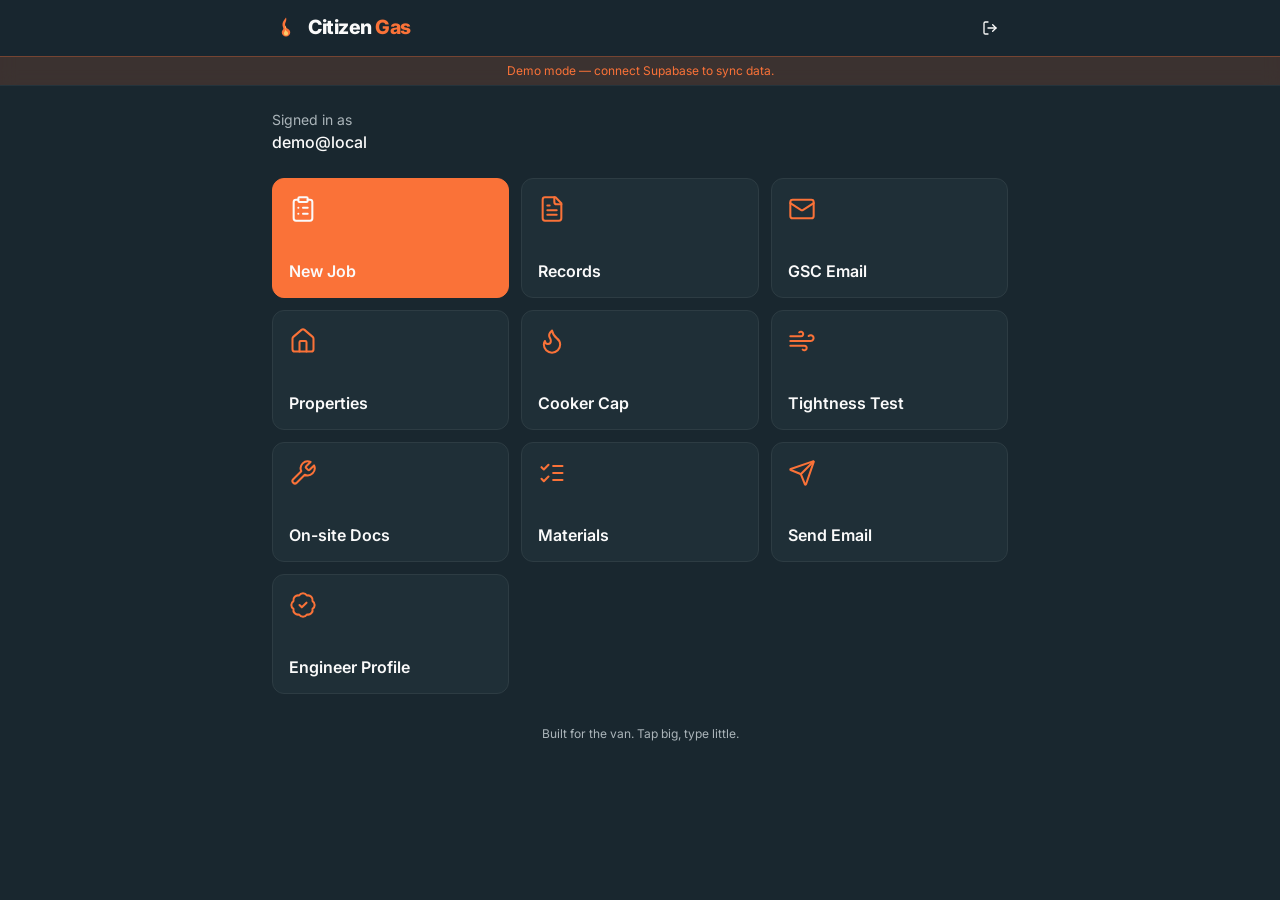
==== commit bdc0ece9: "Add Engineer Profile (Gas Safe Reg No + Licence No) + Domestic/Landlord Gas Safety Record PDF genera" ====
--- a/index.html
+++ b/index.html
@@ -2,20 +2,19 @@
 <html lang="en" class="dark">
   <head>
     <meta charset="UTF-8" />
+    <meta name="viewport" content="width=device-width, initial-scale=1.0, maximum-scale=1, viewport-fit=cover" />
+    <meta name="theme-color" content="#18252D" />
+    <meta name="apple-mobile-web-app-capable" content="yes" />
+    <meta name="apple-mobile-web-app-status-bar-style" content="black-translucent" />
     <title>Citizen Gas</title>
-    <meta name="theme-color" content="#18252D" />
-    <meta name="viewport" content="width=device-width, initial-scale=1.0, maximum-scale=1" />
-    <link rel="icon" type="image/png" href="/favicon.png" />
+    <link rel="icon" type="image/svg+xml" href="data:image/svg+xml,%3Csvg xmlns='http://www.w3.org/2000/svg' viewBox='0 0 32 32'%3E%3Crect width='32' height='32' rx='6' fill='%2318252D'/%3E%3Cpath d='M16 6c2 4-2 6 0 10 2 3 5 2 5 6a5 5 0 1 1-10 0c0-3 3-3 3-7 0-3-2-5 2-9z' fill='%23F2682A'/%3E%3C/svg%3E" />
     <link rel="preconnect" href="https://fonts.googleapis.com" />
     <link rel="preconnect" href="https://fonts.gstatic.com" crossorigin />
-    <link
-      href="https://fonts.googleapis.com/css2?family=Architects+Daughter&family=DM+Sans:ital,opsz,wght@0,9..40,100..1000;1,9..40,100..1000&family=Fira+Code:wght@300..700&family=Geist+Mono:wght@100..900&family=Geist:wght@100..900&family=IBM+Plex+Mono:ital,wght@0,100;0,200;0,300;0,400;0,500;0,600;0,700;1,100;1,200;1,300;1,400;1,500;1,600;1,700&family=IBM+Plex+Sans:ital,wght@0,100..700;1,100..700&family=Inter:ital,opsz,wght@0,14..32,100..900;1,14..32,100..900&family=JetBrains+Mono:ital,wght@0,100..800;1,100..800&family=Libre+Baskerville:ital,wght@0,400;0,700;1,400&family=Lora:ital,wght@0,400..700;1,400..700&family=Merriweather:ital,opsz,wght@0,18..144,300..900;1,18..144,300..900&family=Montserrat:ital,wght@0,100..900;1,100..900&family=Open+Sans:ital,wght@0,300..800;1,300..800&family=Outfit:wght@100..900&family=Oxanium:wght@200..800&family=Playfair+Display:ital,wght@0,400..900;1,400..900&family=Plus+Jakarta+Sans:ital,wght@0,200..800;1,200..800&family=Poppins:ital,wght@0,100;0,200;0,300;0,400;0,500;0,600;0,700;0,800;0,900;1,100;1,200;1,300;1,400;1,500;1,600;1,700;1,800;1,900&family=Roboto+Mono:ital,wght@0,100..700;1,100..700&family=Roboto:ital,wght@0,100..900;1,100..900&family=Source+Code+Pro:ital,wght@0,200..900;1,200..900&family=Source+Serif+4:ital,opsz,wght@0,8..60,200..900;1,8..60,200..900&family=Space+Grotesk:wght@300..700&family=Space+Mono:ital,wght@0,400;0,700;1,400;1,700&display=swap"
-      rel="stylesheet"
-    />
-    <script type="module" crossorigin src="./assets/index-DuY2PSMh.js"></script>
-    <link rel="stylesheet" crossorigin href="./assets/index-yAhcxWvt.css">
+    <link href="https://fonts.googleapis.com/css2?family=Inter:wght@400;500;600;700;800&display=swap" rel="stylesheet" />
+    <script type="module" crossorigin src="./assets/index-pr9OnbsP.js"></script>
+    <link rel="stylesheet" crossorigin href="./assets/index-55Ao8Bpz.css">
   </head>
-  <body>
+  <body class="dark">
     <div id="root"></div>
   </body>
 </html>
--- a/assets/index-55Ao8Bpz.css
+++ b/assets/index-55Ao8Bpz.css
@@ -0,0 +1 @@
+*,:before,:after{--tw-border-spacing-x: 0;--tw-border-spacing-y: 0;--tw-translate-x: 0;--tw-translate-y: 0;--tw-rotate: 0;--tw-skew-x: 0;--tw-skew-y: 0;--tw-scale-x: 1;--tw-scale-y: 1;--tw-pan-x: ;--tw-pan-y: ;--tw-pinch-zoom: ;--tw-scroll-snap-strictness: proximity;--tw-gradient-from-position: ;--tw-gradient-via-position: ;--tw-gradient-to-position: ;--tw-ordinal: ;--tw-slashed-zero: ;--tw-numeric-figure: ;--tw-numeric-spacing: ;--tw-numeric-fraction: ;--tw-ring-inset: ;--tw-ring-offset-width: 0px;--tw-ring-offset-color: #fff;--tw-ring-color: rgb(59 130 246 / .5);--tw-ring-offset-shadow: 0 0 #0000;--tw-ring-shadow: 0 0 #0000;--tw-shadow: 0 0 #0000;--tw-shadow-colored: 0 0 #0000;--tw-blur: ;--tw-brightness: ;--tw-contrast: ;--tw-grayscale: ;--tw-hue-rotate: ;--tw-invert: ;--tw-saturate: ;--tw-sepia: ;--tw-drop-shadow: ;--tw-backdrop-blur: ;--tw-backdrop-brightness: ;--tw-backdrop-contrast: ;--tw-backdrop-grayscale: ;--tw-backdrop-hue-rotate: ;--tw-backdrop-invert: ;--tw-backdrop-opacity: ;--tw-backdrop-saturate: ;--tw-backdrop-sepia: ;--tw-contain-size: ;--tw-contain-layout: ;--tw-contain-paint: ;--tw-contain-style: }::backdrop{--tw-border-spacing-x: 0;--tw-border-spacing-y: 0;--tw-translate-x: 0;--tw-translate-y: 0;--tw-rotate: 0;--tw-skew-x: 0;--tw-skew-y: 0;--tw-scale-x: 1;--tw-scale-y: 1;--tw-pan-x: ;--tw-pan-y: ;--tw-pinch-zoom: ;--tw-scroll-snap-strictness: proximity;--tw-gradient-from-position: ;--tw-gradient-via-position: ;--tw-gradient-to-position: ;--tw-ordinal: ;--tw-slashed-zero: ;--tw-numeric-figure: ;--tw-numeric-spacing: ;--tw-numeric-fraction: ;--tw-ring-inset: ;--tw-ring-offset-width: 0px;--tw-ring-offset-color: #fff;--tw-ring-color: rgb(59 130 246 / .5);--tw-ring-offset-shadow: 0 0 #0000;--tw-ring-shadow: 0 0 #0000;--tw-shadow: 0 0 #0000;--tw-shadow-colored: 0 0 #0000;--tw-blur: ;--tw-brightness: ;--tw-contrast: ;--tw-grayscale: ;--tw-hue-rotate: ;--tw-invert: ;--tw-saturate: ;--tw-sepia: ;--tw-drop-shadow: ;--tw-backdrop-blur: ;--tw-backdrop-brightness: ;--tw-backdrop-contrast: ;--tw-backdrop-grayscale: ;--tw-backdrop-hue-rotate: ;--tw-backdrop-invert: ;--tw-backdrop-opacity: ;--tw-backdrop-saturate: ;--tw-backdrop-sepia: ;--tw-contain-size: ;--tw-contain-layout: ;--tw-contain-paint: ;--tw-contain-style: }*,:before,:after{box-sizing:border-box;border-width:0;border-style:solid;border-color:#e5e7eb}:before,:after{--tw-content: ""}html,:host{line-height:1.5;-webkit-text-size-adjust:100%;-moz-tab-size:4;-o-tab-size:4;tab-size:4;font-family:var(--font-sans);font-feature-settings:normal;font-variation-settings:normal;-webkit-tap-highlight-color:transparent}body{margin:0;line-height:inherit}hr{height:0;color:inherit;border-top-width:1px}abbr:where([title]){-webkit-text-decoration:underline dotted;text-decoration:underline dotted}h1,h2,h3,h4,h5,h6{font-size:inherit;font-weight:inherit}a{color:inherit;text-decoration:inherit}b,strong{font-weight:bolder}code,kbd,samp,pre{font-family:var(--font-mono);font-feature-settings:normal;font-variation-settings:normal;font-size:1em}small{font-size:80%}sub,sup{font-size:75%;line-height:0;position:relative;vertical-align:baseline}sub{bottom:-.25em}sup{top:-.5em}table{text-indent:0;border-color:inherit;border-collapse:collapse}button,input,optgroup,select,textarea{font-family:inherit;font-feature-settings:inherit;font-variation-settings:inherit;font-size:100%;font-weight:inherit;line-height:inherit;letter-spacing:inherit;color:inherit;margin:0;padding:0}button,select{text-transform:none}button,input:where([type=button]),input:where([type=reset]),input:where([type=submit]){-webkit-appearance:button;background-color:transparent;background-image:none}:-moz-focusring{outline:auto}:-moz-ui-invalid{box-shadow:none}progress{vertical-align:baseline}::-webkit-inner-spin-button,::-webkit-outer-spin-button{height:auto}[type=search]{-webkit-appearance:textfield;outline-offset:-2px}::-webkit-search-decoration{-webkit-appearance:none}::-webkit-file-upload-button{-webkit-appearance:button;font:inherit}summary{display:list-item}blockquote,dl,dd,h1,h2,h3,h4,h5,h6,hr,figure,p,pre{margin:0}fieldset{margin:0;padding:0}legend{padding:0}ol,ul,menu{list-style:none;margin:0;padding:0}dialog{padding:0}textarea{resize:vertical}input::-moz-placeholder,textarea::-moz-placeholder{opacity:1;color:#9ca3af}input::placeholder,textarea::placeholder{opacity:1;color:#9ca3af}button,[role=button]{cursor:pointer}:disabled{cursor:default}img,svg,video,canvas,audio,iframe,embed,object{display:block;vertical-align:middle}img,video{max-width:100%;height:auto}[hidden]:where(:not([hidden=until-found])){display:none}*{--tw-border-opacity: 1;border-color:hsl(var(--border) / var(--tw-border-opacity, 1))}html,body{--tw-bg-opacity: 1;background-color:hsl(var(--background) / var(--tw-bg-opacity, 1));font-family:var(--font-sans);--tw-text-opacity: 1;color:hsl(var(--foreground) / var(--tw-text-opacity, 1));-webkit-font-smoothing:antialiased;-moz-osx-font-smoothing:grayscale;-webkit-tap-highlight-color:transparent}button,[role=button],a{touch-action:manipulation}.sr-only{position:absolute;width:1px;height:1px;padding:0;margin:-1px;overflow:hidden;clip:rect(0,0,0,0);white-space:nowrap;border-width:0}.pointer-events-none{pointer-events:none}.pointer-events-auto{pointer-events:auto}.visible{visibility:visible}.invisible{visibility:hidden}.fixed{position:fixed}.absolute{position:absolute}.relative{position:relative}.sticky{position:sticky}.inset-0{inset:0}.inset-x-0{left:0;right:0}.inset-y-0{top:0;bottom:0}.-bottom-12{bottom:-3rem}.-left-12{left:-3rem}.-right-12{right:-3rem}.-top-12{top:-3rem}.bottom-0{bottom:0}.left-0{left:0}.left-1{left:.25rem}.left-1\/2{left:50%}.left-2{left:.5rem}.left-3{left:.75rem}.left-\[50\%\]{left:50%}.right-0{right:0}.right-1{right:.25rem}.right-2{right:.5rem}.right-3{right:.75rem}.right-4{right:1rem}.top-0{top:0}.top-1\.5{top:.375rem}.top-1\/2{top:50%}.top-2{top:.5rem}.top-3\.5{top:.875rem}.top-4{top:1rem}.top-\[1px\]{top:1px}.top-\[50\%\]{top:50%}.top-\[60\%\]{top:60%}.top-full{top:100%}.z-10{z-index:10}.z-20{z-index:20}.z-30{z-index:30}.z-50{z-index:50}.z-\[100\]{z-index:100}.z-\[1\]{z-index:1}.-mx-1{margin-left:-.25rem;margin-right:-.25rem}.mx-2{margin-left:.5rem;margin-right:.5rem}.mx-3\.5{margin-left:.875rem;margin-right:.875rem}.mx-auto{margin-left:auto;margin-right:auto}.my-0\.5{margin-top:.125rem;margin-bottom:.125rem}.my-1{margin-top:.25rem;margin-bottom:.25rem}.-ml-2{margin-left:-.5rem}.-ml-4{margin-left:-1rem}.-mt-4{margin-top:-1rem}.mb-1{margin-bottom:.25rem}.mb-2{margin-bottom:.5rem}.mb-3{margin-bottom:.75rem}.mb-4{margin-bottom:1rem}.mb-5{margin-bottom:1.25rem}.mb-6{margin-bottom:1.5rem}.ml-1{margin-left:.25rem}.ml-auto{margin-left:auto}.mr-2{margin-right:.5rem}.mt-0\.5{margin-top:.125rem}.mt-1{margin-top:.25rem}.mt-1\.5{margin-top:.375rem}.mt-2{margin-top:.5rem}.mt-24{margin-top:6rem}.mt-3{margin-top:.75rem}.mt-4{margin-top:1rem}.mt-5{margin-top:1.25rem}.mt-6{margin-top:1.5rem}.mt-8{margin-top:2rem}.mt-auto{margin-top:auto}.block{display:block}.inline-block{display:inline-block}.flex{display:flex}.inline-flex{display:inline-flex}.table{display:table}.grid{display:grid}.hidden{display:none}.aspect-square{aspect-ratio:1 / 1}.aspect-video{aspect-ratio:16 / 9}.size-4{width:1rem;height:1rem}.h-1\.5{height:.375rem}.h-10{height:2.5rem}.h-11{height:2.75rem}.h-12{height:3rem}.h-14{height:3.5rem}.h-2{height:.5rem}.h-2\.5{height:.625rem}.h-20{height:5rem}.h-3{height:.75rem}.h-3\.5{height:.875rem}.h-4{height:1rem}.h-5{height:1.25rem}.h-6{height:1.5rem}.h-7{height:1.75rem}.h-8{height:2rem}.h-9{height:2.25rem}.h-\[1px\]{height:1px}.h-\[calc\(100dvh-56px\)\]{height:calc(100dvh - 56px)}.h-\[var\(--radix-navigation-menu-viewport-height\)\]{height:var(--radix-navigation-menu-viewport-height)}.h-\[var\(--radix-select-trigger-height\)\]{height:var(--radix-select-trigger-height)}.h-auto{height:auto}.h-full{height:100%}.h-px{height:1px}.h-svh{height:100svh}.max-h-64{max-height:16rem}.max-h-\[--radix-context-menu-content-available-height\]{max-height:var(--radix-context-menu-content-available-height)}.max-h-\[--radix-select-content-available-height\]{max-height:var(--radix-select-content-available-height)}.max-h-\[300px\]{max-height:300px}.max-h-\[var\(--radix-dropdown-menu-content-available-height\)\]{max-height:var(--radix-dropdown-menu-content-available-height)}.max-h-screen{max-height:100vh}.min-h-0{min-height:0px}.min-h-10{min-height:2.5rem}.min-h-8{min-height:2rem}.min-h-9{min-height:2.25rem}.min-h-\[120px\]{min-height:120px}.min-h-\[80px\]{min-height:80px}.min-h-dvh{min-height:100dvh}.min-h-svh{min-height:100svh}.w-0{width:0px}.w-1{width:.25rem}.w-10{width:2.5rem}.w-11{width:2.75rem}.w-2{width:.5rem}.w-2\.5{width:.625rem}.w-20{width:5rem}.w-3{width:.75rem}.w-3\.5{width:.875rem}.w-3\/4{width:75%}.w-4{width:1rem}.w-5{width:1.25rem}.w-64{width:16rem}.w-7{width:1.75rem}.w-72{width:18rem}.w-8{width:2rem}.w-9{width:2.25rem}.w-\[100px\]{width:100px}.w-\[1px\]{width:1px}.w-\[var\(--sidebar-width\)\]{width:var(--sidebar-width)}.w-auto{width:auto}.w-full{width:100%}.w-max{width:-moz-max-content;width:max-content}.w-px{width:1px}.min-w-0{min-width:0px}.min-w-10{min-width:2.5rem}.min-w-11{min-width:2.75rem}.min-w-5{min-width:1.25rem}.min-w-9{min-width:2.25rem}.min-w-\[12rem\]{min-width:12rem}.min-w-\[8rem\]{min-width:8rem}.min-w-\[var\(--radix-select-trigger-width\)\]{min-width:var(--radix-select-trigger-width)}.max-w-3xl{max-width:48rem}.max-w-6xl{max-width:72rem}.max-w-\[var\(--skeleton-width\)\]{max-width:var(--skeleton-width)}.max-w-lg{max-width:32rem}.max-w-max{max-width:-moz-max-content;max-width:max-content}.max-w-sm{max-width:24rem}.flex-1{flex:1 1 0%}.shrink-0{flex-shrink:0}.grow{flex-grow:1}.grow-0{flex-grow:0}.basis-full{flex-basis:100%}.caption-bottom{caption-side:bottom}.border-collapse{border-collapse:collapse}.origin-\[--radix-context-menu-content-transform-origin\]{transform-origin:var(--radix-context-menu-content-transform-origin)}.origin-\[--radix-dropdown-menu-content-transform-origin\]{transform-origin:var(--radix-dropdown-menu-content-transform-origin)}.origin-\[--radix-hover-card-content-transform-origin\]{transform-origin:var(--radix-hover-card-content-transform-origin)}.origin-\[--radix-menubar-content-transform-origin\]{transform-origin:var(--radix-menubar-content-transform-origin)}.origin-\[--radix-popover-content-transform-origin\]{transform-origin:var(--radix-popover-content-transform-origin)}.origin-\[--radix-select-content-transform-origin\]{transform-origin:var(--radix-select-content-transform-origin)}.origin-\[--radix-tooltip-content-transform-origin\]{transform-origin:var(--radix-tooltip-content-transform-origin)}.-translate-x-1\/2{--tw-translate-x: -50%;transform:translate(var(--tw-translate-x),var(--tw-translate-y)) rotate(var(--tw-rotate)) skew(var(--tw-skew-x)) skewY(var(--tw-skew-y)) scaleX(var(--tw-scale-x)) scaleY(var(--tw-scale-y))}.-translate-x-px{--tw-translate-x: -1px;transform:translate(var(--tw-translate-x),var(--tw-translate-y)) rotate(var(--tw-rotate)) skew(var(--tw-skew-x)) skewY(var(--tw-skew-y)) scaleX(var(--tw-scale-x)) scaleY(var(--tw-scale-y))}.-translate-y-1\/2{--tw-translate-y: -50%;transform:translate(var(--tw-translate-x),var(--tw-translate-y)) rotate(var(--tw-rotate)) skew(var(--tw-skew-x)) skewY(var(--tw-skew-y)) scaleX(var(--tw-scale-x)) scaleY(var(--tw-scale-y))}.translate-x-\[-50\%\]{--tw-translate-x: -50%;transform:translate(var(--tw-translate-x),var(--tw-translate-y)) rotate(var(--tw-rotate)) skew(var(--tw-skew-x)) skewY(var(--tw-skew-y)) scaleX(var(--tw-scale-x)) scaleY(var(--tw-scale-y))}.translate-x-px{--tw-translate-x: 1px;transform:translate(var(--tw-translate-x),var(--tw-translate-y)) rotate(var(--tw-rotate)) skew(var(--tw-skew-x)) skewY(var(--tw-skew-y)) scaleX(var(--tw-scale-x)) scaleY(var(--tw-scale-y))}.translate-y-\[-50\%\]{--tw-translate-y: -50%;transform:translate(var(--tw-translate-x),var(--tw-translate-y)) rotate(var(--tw-rotate)) skew(var(--tw-skew-x)) skewY(var(--tw-skew-y)) scaleX(var(--tw-scale-x)) scaleY(var(--tw-scale-y))}.rotate-45{--tw-rotate: 45deg;transform:translate(var(--tw-translate-x),var(--tw-translate-y)) rotate(var(--tw-rotate)) skew(var(--tw-skew-x)) skewY(var(--tw-skew-y)) scaleX(var(--tw-scale-x)) scaleY(var(--tw-scale-y))}.rotate-90{--tw-rotate: 90deg;transform:translate(var(--tw-translate-x),var(--tw-translate-y)) rotate(var(--tw-rotate)) skew(var(--tw-skew-x)) skewY(var(--tw-skew-y)) scaleX(var(--tw-scale-x)) scaleY(var(--tw-scale-y))}.transform{transform:translate(var(--tw-translate-x),var(--tw-translate-y)) rotate(var(--tw-rotate)) skew(var(--tw-skew-x)) skewY(var(--tw-skew-y)) scaleX(var(--tw-scale-x)) scaleY(var(--tw-scale-y))}@keyframes pulse{50%{opacity:.5}}.animate-pulse{animation:pulse 2s cubic-bezier(.4,0,.6,1) infinite}.cursor-default{cursor:default}.cursor-pointer{cursor:pointer}.touch-none{touch-action:none}.select-none{-webkit-user-select:none;-moz-user-select:none;user-select:none}.list-inside{list-style-position:inside}.list-disc{list-style-type:disc}.list-none{list-style-type:none}.grid-cols-1{grid-template-columns:repeat(1,minmax(0,1fr))}.grid-cols-2{grid-template-columns:repeat(2,minmax(0,1fr))}.grid-cols-3{grid-template-columns:repeat(3,minmax(0,1fr))}.flex-row{flex-direction:row}.flex-col{flex-direction:column}.flex-col-reverse{flex-direction:column-reverse}.flex-wrap{flex-wrap:wrap}.place-items-center{place-items:center}.items-start{align-items:flex-start}.items-end{align-items:flex-end}.items-center{align-items:center}.items-stretch{align-items:stretch}.justify-center{justify-content:center}.justify-between{justify-content:space-between}.gap-1{gap:.25rem}.gap-1\.5{gap:.375rem}.gap-2{gap:.5rem}.gap-3{gap:.75rem}.gap-4{gap:1rem}.space-x-1>:not([hidden])~:not([hidden]){--tw-space-x-reverse: 0;margin-right:calc(.25rem * var(--tw-space-x-reverse));margin-left:calc(.25rem * calc(1 - var(--tw-space-x-reverse)))}.space-x-4>:not([hidden])~:not([hidden]){--tw-space-x-reverse: 0;margin-right:calc(1rem * var(--tw-space-x-reverse));margin-left:calc(1rem * calc(1 - var(--tw-space-x-reverse)))}.space-y-1>:not([hidden])~:not([hidden]){--tw-space-y-reverse: 0;margin-top:calc(.25rem * calc(1 - var(--tw-space-y-reverse)));margin-bottom:calc(.25rem * var(--tw-space-y-reverse))}.space-y-1\.5>:not([hidden])~:not([hidden]){--tw-space-y-reverse: 0;margin-top:calc(.375rem * calc(1 - var(--tw-space-y-reverse)));margin-bottom:calc(.375rem * var(--tw-space-y-reverse))}.space-y-2>:not([hidden])~:not([hidden]){--tw-space-y-reverse: 0;margin-top:calc(.5rem * calc(1 - var(--tw-space-y-reverse)));margin-bottom:calc(.5rem * var(--tw-space-y-reverse))}.space-y-3>:not([hidden])~:not([hidden]){--tw-space-y-reverse: 0;margin-top:calc(.75rem * calc(1 - var(--tw-space-y-reverse)));margin-bottom:calc(.75rem * var(--tw-space-y-reverse))}.space-y-4>:not([hidden])~:not([hidden]){--tw-space-y-reverse: 0;margin-top:calc(1rem * calc(1 - var(--tw-space-y-reverse)));margin-bottom:calc(1rem * var(--tw-space-y-reverse))}.space-y-5>:not([hidden])~:not([hidden]){--tw-space-y-reverse: 0;margin-top:calc(1.25rem * calc(1 - var(--tw-space-y-reverse)));margin-bottom:calc(1.25rem * var(--tw-space-y-reverse))}.space-y-6>:not([hidden])~:not([hidden]){--tw-space-y-reverse: 0;margin-top:calc(1.5rem * calc(1 - var(--tw-space-y-reverse)));margin-bottom:calc(1.5rem * var(--tw-space-y-reverse))}.space-y-8>:not([hidden])~:not([hidden]){--tw-space-y-reverse: 0;margin-top:calc(2rem * calc(1 - var(--tw-space-y-reverse)));margin-bottom:calc(2rem * var(--tw-space-y-reverse))}.overflow-auto{overflow:auto}.overflow-hidden{overflow:hidden}.overflow-y-auto{overflow-y:auto}.overflow-x-hidden{overflow-x:hidden}.truncate{overflow:hidden;text-overflow:ellipsis;white-space:nowrap}.whitespace-nowrap{white-space:nowrap}.break-words{overflow-wrap:break-word}.break-all{word-break:break-all}.rounded{border-radius:.25rem}.rounded-\[2px\]{border-radius:2px}.rounded-\[inherit\]{border-radius:inherit}.rounded-full{border-radius:9999px}.rounded-lg{border-radius:.5625rem}.rounded-md{border-radius:.375rem}.rounded-sm{border-radius:.1875rem}.rounded-xl{border-radius:.75rem}.rounded-t-\[10px\]{border-top-left-radius:10px;border-top-right-radius:10px}.rounded-tl-sm{border-top-left-radius:.1875rem}.border{border-width:1px}.border-0{border-width:0px}.border-2{border-width:2px}.border-\[1\.5px\]{border-width:1.5px}.border-y{border-top-width:1px;border-bottom-width:1px}.border-b{border-bottom-width:1px}.border-l{border-left-width:1px}.border-l-2{border-left-width:2px}.border-r{border-right-width:1px}.border-t{border-top-width:1px}.border-dashed{border-style:dashed}.border-\[--color-border\]{border-color:var(--color-border)}.border-border{--tw-border-opacity: 1;border-color:hsl(var(--border) / var(--tw-border-opacity, 1))}.border-border\/30{border-color:hsl(var(--border) / .3)}.border-border\/40{border-color:hsl(var(--border) / .4)}.border-border\/50{border-color:hsl(var(--border) / .5)}.border-border\/60{border-color:hsl(var(--border) / .6)}.border-card-border{--tw-border-opacity: 1;border-color:hsl(var(--card-border) / var(--tw-border-opacity, 1))}.border-destructive{--tw-border-opacity: 1;border-color:hsl(var(--destructive) / var(--tw-border-opacity, 1))}.border-destructive-border{border-color:var(--destructive-border)}.border-destructive\/50{border-color:hsl(var(--destructive) / .5)}.border-input{--tw-border-opacity: 1;border-color:hsl(var(--input) / var(--tw-border-opacity, 1))}.border-primary{--tw-border-opacity: 1;border-color:hsl(var(--primary) / var(--tw-border-opacity, 1))}.border-primary-border{border-color:var(--primary-border)}.border-primary\/30{border-color:hsl(var(--primary) / .3)}.border-primary\/60{border-color:hsl(var(--primary) / .6)}.border-secondary-border{border-color:var(--secondary-border)}.border-sidebar-border{--tw-border-opacity: 1;border-color:hsl(var(--sidebar-border) / var(--tw-border-opacity, 1))}.border-transparent{border-color:transparent}.border-l-transparent{border-left-color:transparent}.border-t-transparent{border-top-color:transparent}.bg-\[\#1e4288\]{--tw-bg-opacity: 1;background-color:rgb(30 66 136 / var(--tw-bg-opacity, 1))}.bg-\[--color-bg\]{background-color:var(--color-bg)}.bg-accent{--tw-bg-opacity: 1;background-color:hsl(var(--accent) / var(--tw-bg-opacity, 1))}.bg-background{--tw-bg-opacity: 1;background-color:hsl(var(--background) / var(--tw-bg-opacity, 1))}.bg-background\/80{background-color:hsl(var(--background) / .8)}.bg-background\/85{background-color:hsl(var(--background) / .85)}.bg-black\/80{background-color:#000c}.bg-border{--tw-bg-opacity: 1;background-color:hsl(var(--border) / var(--tw-bg-opacity, 1))}.bg-card{--tw-bg-opacity: 1;background-color:hsl(var(--card) / var(--tw-bg-opacity, 1))}.bg-destructive{--tw-bg-opacity: 1;background-color:hsl(var(--destructive) / var(--tw-bg-opacity, 1))}.bg-foreground{--tw-bg-opacity: 1;background-color:hsl(var(--foreground) / var(--tw-bg-opacity, 1))}.bg-muted{--tw-bg-opacity: 1;background-color:hsl(var(--muted) / var(--tw-bg-opacity, 1))}.bg-muted\/50{background-color:hsl(var(--muted) / .5)}.bg-popover{--tw-bg-opacity: 1;background-color:hsl(var(--popover) / var(--tw-bg-opacity, 1))}.bg-primary{--tw-bg-opacity: 1;background-color:hsl(var(--primary) / var(--tw-bg-opacity, 1))}.bg-primary\/10{background-color:hsl(var(--primary) / .1)}.bg-primary\/15{background-color:hsl(var(--primary) / .15)}.bg-secondary{--tw-bg-opacity: 1;background-color:hsl(var(--secondary) / var(--tw-bg-opacity, 1))}.bg-sidebar{--tw-bg-opacity: 1;background-color:hsl(var(--sidebar) / var(--tw-bg-opacity, 1))}.bg-sidebar-border{--tw-bg-opacity: 1;background-color:hsl(var(--sidebar-border) / var(--tw-bg-opacity, 1))}.bg-transparent{background-color:transparent}.bg-white{--tw-bg-opacity: 1;background-color:rgb(255 255 255 / var(--tw-bg-opacity, 1))}.fill-current{fill:currentColor}.object-cover{-o-object-fit:cover;object-fit:cover}.p-0{padding:0}.p-1{padding:.25rem}.p-2{padding:.5rem}.p-3{padding:.75rem}.p-4{padding:1rem}.p-5{padding:1.25rem}.p-6{padding:1.5rem}.p-\[1px\]{padding:1px}.px-1{padding-left:.25rem;padding-right:.25rem}.px-2{padding-left:.5rem;padding-right:.5rem}.px-2\.5{padding-left:.625rem;padding-right:.625rem}.px-3{padding-left:.75rem;padding-right:.75rem}.px-4{padding-left:1rem;padding-right:1rem}.px-5{padding-left:1.25rem;padding-right:1.25rem}.px-8{padding-left:2rem;padding-right:2rem}.py-0\.5{padding-top:.125rem;padding-bottom:.125rem}.py-1{padding-top:.25rem;padding-bottom:.25rem}.py-1\.5{padding-top:.375rem;padding-bottom:.375rem}.py-16{padding-top:4rem;padding-bottom:4rem}.py-2{padding-top:.5rem;padding-bottom:.5rem}.py-3{padding-top:.75rem;padding-bottom:.75rem}.py-4{padding-top:1rem;padding-bottom:1rem}.py-5{padding-top:1.25rem;padding-bottom:1.25rem}.py-6{padding-top:1.5rem;padding-bottom:1.5rem}.pb-24{padding-bottom:6rem}.pb-3{padding-bottom:.75rem}.pb-4{padding-bottom:1rem}.pl-2{padding-left:.5rem}.pl-2\.5{padding-left:.625rem}.pl-3{padding-left:.75rem}.pl-4{padding-left:1rem}.pl-8{padding-left:2rem}.pl-9{padding-left:2.25rem}.pr-2{padding-right:.5rem}.pr-2\.5{padding-right:.625rem}.pr-8{padding-right:2rem}.pt-0{padding-top:0}.pt-1{padding-top:.25rem}.pt-3{padding-top:.75rem}.pt-4{padding-top:1rem}.text-left{text-align:left}.text-center{text-align:center}.text-right{text-align:right}.align-middle{vertical-align:middle}.font-mono{font-family:var(--font-mono)}.text-2xl{font-size:1.5rem;line-height:2rem}.text-\[0\.8rem\]{font-size:.8rem}.text-base{font-size:1rem;line-height:1.5rem}.text-lg{font-size:1.125rem;line-height:1.75rem}.text-sm{font-size:.875rem;line-height:1.25rem}.text-xl{font-size:1.25rem;line-height:1.75rem}.text-xs{font-size:.75rem;line-height:1rem}.font-bold{font-weight:700}.font-extrabold{font-weight:800}.font-medium{font-weight:500}.font-normal{font-weight:400}.font-semibold{font-weight:600}.uppercase{text-transform:uppercase}.capitalize{text-transform:capitalize}.italic{font-style:italic}.tabular-nums{--tw-numeric-spacing: tabular-nums;font-variant-numeric:var(--tw-ordinal) var(--tw-slashed-zero) var(--tw-numeric-figure) var(--tw-numeric-spacing) var(--tw-numeric-fraction)}.leading-none{line-height:1}.leading-tight{line-height:1.25}.tracking-tight{letter-spacing:-.025em}.tracking-wide{letter-spacing:.025em}.tracking-widest{letter-spacing:.1em}.text-\[\#1e4288\]{--tw-text-opacity: 1;color:rgb(30 66 136 / var(--tw-text-opacity, 1))}.text-accent-foreground{--tw-text-opacity: 1;color:hsl(var(--accent-foreground) / var(--tw-text-opacity, 1))}.text-card-foreground{--tw-text-opacity: 1;color:hsl(var(--card-foreground) / var(--tw-text-opacity, 1))}.text-current{color:currentColor}.text-destructive{--tw-text-opacity: 1;color:hsl(var(--destructive) / var(--tw-text-opacity, 1))}.text-destructive-foreground{--tw-text-opacity: 1;color:hsl(var(--destructive-foreground) / var(--tw-text-opacity, 1))}.text-foreground{--tw-text-opacity: 1;color:hsl(var(--foreground) / var(--tw-text-opacity, 1))}.text-foreground\/50{color:hsl(var(--foreground) / .5)}.text-muted-foreground{--tw-text-opacity: 1;color:hsl(var(--muted-foreground) / var(--tw-text-opacity, 1))}.text-popover-foreground{--tw-text-opacity: 1;color:hsl(var(--popover-foreground) / var(--tw-text-opacity, 1))}.text-primary{--tw-text-opacity: 1;color:hsl(var(--primary) / var(--tw-text-opacity, 1))}.text-primary-foreground{--tw-text-opacity: 1;color:hsl(var(--primary-foreground) / var(--tw-text-opacity, 1))}.text-secondary-foreground{--tw-text-opacity: 1;color:hsl(var(--secondary-foreground) / var(--tw-text-opacity, 1))}.text-sidebar-foreground{--tw-text-opacity: 1;color:hsl(var(--sidebar-foreground) / var(--tw-text-opacity, 1))}.text-sidebar-foreground\/70{color:hsl(var(--sidebar-foreground) / .7)}.text-white{--tw-text-opacity: 1;color:rgb(255 255 255 / var(--tw-text-opacity, 1))}.opacity-0{opacity:0}.opacity-50{opacity:.5}.opacity-60{opacity:.6}.opacity-70{opacity:.7}.opacity-90{opacity:.9}.shadow-\[0_0_0_1px_hsl\(var\(--sidebar-border\)\)\]{--tw-shadow: 0 0 0 1px hsl(var(--sidebar-border));--tw-shadow-colored: 0 0 0 1px var(--tw-shadow-color);box-shadow:var(--tw-ring-offset-shadow, 0 0 #0000),var(--tw-ring-shadow, 0 0 #0000),var(--tw-shadow)}.shadow-lg{--tw-shadow: 0 10px 15px -3px rgb(0 0 0 / .1), 0 4px 6px -4px rgb(0 0 0 / .1);--tw-shadow-colored: 0 10px 15px -3px var(--tw-shadow-color), 0 4px 6px -4px var(--tw-shadow-color);box-shadow:var(--tw-ring-offset-shadow, 0 0 #0000),var(--tw-ring-shadow, 0 0 #0000),var(--tw-shadow)}.shadow-md{--tw-shadow: 0 4px 6px -1px rgb(0 0 0 / .1), 0 2px 4px -2px rgb(0 0 0 / .1);--tw-shadow-colored: 0 4px 6px -1px var(--tw-shadow-color), 0 2px 4px -2px var(--tw-shadow-color);box-shadow:var(--tw-ring-offset-shadow, 0 0 #0000),var(--tw-ring-shadow, 0 0 #0000),var(--tw-shadow)}.shadow-none{--tw-shadow: 0 0 #0000;--tw-shadow-colored: 0 0 #0000;box-shadow:var(--tw-ring-offset-shadow, 0 0 #0000),var(--tw-ring-shadow, 0 0 #0000),var(--tw-shadow)}.shadow-sm{--tw-shadow: 0 1px 2px 0 rgb(0 0 0 / .05);--tw-shadow-colored: 0 1px 2px 0 var(--tw-shadow-color);box-shadow:var(--tw-ring-offset-shadow, 0 0 #0000),var(--tw-ring-shadow, 0 0 #0000),var(--tw-shadow)}.shadow-xl{--tw-shadow: 0 20px 25px -5px rgb(0 0 0 / .1), 0 8px 10px -6px rgb(0 0 0 / .1);--tw-shadow-colored: 0 20px 25px -5px var(--tw-shadow-color), 0 8px 10px -6px var(--tw-shadow-color);box-shadow:var(--tw-ring-offset-shadow, 0 0 #0000),var(--tw-ring-shadow, 0 0 #0000),var(--tw-shadow)}.outline-none{outline:2px solid transparent;outline-offset:2px}.outline{outline-style:solid}.outline-2{outline-width:2px}.outline-offset-2{outline-offset:2px}.outline-transparent{outline-color:transparent}.ring-0{--tw-ring-offset-shadow: var(--tw-ring-inset) 0 0 0 var(--tw-ring-offset-width) var(--tw-ring-offset-color);--tw-ring-shadow: var(--tw-ring-inset) 0 0 0 calc(0px + var(--tw-ring-offset-width)) var(--tw-ring-color);box-shadow:var(--tw-ring-offset-shadow),var(--tw-ring-shadow),var(--tw-shadow, 0 0 #0000)}.ring-2{--tw-ring-offset-shadow: var(--tw-ring-inset) 0 0 0 var(--tw-ring-offset-width) var(--tw-ring-offset-color);--tw-ring-shadow: var(--tw-ring-inset) 0 0 0 calc(2px + var(--tw-ring-offset-width)) var(--tw-ring-color);box-shadow:var(--tw-ring-offset-shadow),var(--tw-ring-shadow),var(--tw-shadow, 0 0 #0000)}.ring-ring{--tw-ring-opacity: 1;--tw-ring-color: hsl(var(--ring) / var(--tw-ring-opacity, 1))}.ring-sidebar-ring{--tw-ring-opacity: 1;--tw-ring-color: hsl(var(--sidebar-ring) / var(--tw-ring-opacity, 1))}.ring-offset-background{--tw-ring-offset-color: hsl(var(--background) / 1)}.filter{filter:var(--tw-blur) var(--tw-brightness) var(--tw-contrast) var(--tw-grayscale) var(--tw-hue-rotate) var(--tw-invert) var(--tw-saturate) var(--tw-sepia) var(--tw-drop-shadow)}.backdrop-blur{--tw-backdrop-blur: blur(8px);-webkit-backdrop-filter:var(--tw-backdrop-blur) var(--tw-backdrop-brightness) var(--tw-backdrop-contrast) var(--tw-backdrop-grayscale) var(--tw-backdrop-hue-rotate) var(--tw-backdrop-invert) var(--tw-backdrop-opacity) var(--tw-backdrop-saturate) var(--tw-backdrop-sepia);backdrop-filter:var(--tw-backdrop-blur) var(--tw-backdrop-brightness) var(--tw-backdrop-contrast) var(--tw-backdrop-grayscale) var(--tw-backdrop-hue-rotate) var(--tw-backdrop-invert) var(--tw-backdrop-opacity) var(--tw-backdrop-saturate) var(--tw-backdrop-sepia)}.transition{transition-property:color,background-color,border-color,text-decoration-color,fill,stroke,opacity,box-shadow,transform,filter,backdrop-filter;transition-timing-function:cubic-bezier(.4,0,.2,1);transition-duration:.15s}.transition-\[left\,right\,width\]{transition-property:left,right,width;transition-timing-function:cubic-bezier(.4,0,.2,1);transition-duration:.15s}.transition-\[margin\,opacity\]{transition-property:margin,opacity;transition-timing-function:cubic-bezier(.4,0,.2,1);transition-duration:.15s}.transition-\[width\,height\,padding\]{transition-property:width,height,padding;transition-timing-function:cubic-bezier(.4,0,.2,1);transition-duration:.15s}.transition-\[width\]{transition-property:width;transition-timing-function:cubic-bezier(.4,0,.2,1);transition-duration:.15s}.transition-all{transition-property:all;transition-timing-function:cubic-bezier(.4,0,.2,1);transition-duration:.15s}.transition-colors{transition-property:color,background-color,border-color,text-decoration-color,fill,stroke;transition-timing-function:cubic-bezier(.4,0,.2,1);transition-duration:.15s}.transition-opacity{transition-property:opacity;transition-timing-function:cubic-bezier(.4,0,.2,1);transition-duration:.15s}.transition-transform{transition-property:transform;transition-timing-function:cubic-bezier(.4,0,.2,1);transition-duration:.15s}.duration-1000{transition-duration:1s}.duration-200{transition-duration:.2s}.ease-in-out{transition-timing-function:cubic-bezier(.4,0,.2,1)}.ease-linear{transition-timing-function:linear}@keyframes enter{0%{opacity:var(--tw-enter-opacity, 1);transform:translate3d(var(--tw-enter-translate-x, 0),var(--tw-enter-translate-y, 0),0) scale3d(var(--tw-enter-scale, 1),var(--tw-enter-scale, 1),var(--tw-enter-scale, 1)) rotate(var(--tw-enter-rotate, 0))}}@keyframes exit{to{opacity:var(--tw-exit-opacity, 1);transform:translate3d(var(--tw-exit-translate-x, 0),var(--tw-exit-translate-y, 0),0) scale3d(var(--tw-exit-scale, 1),var(--tw-exit-scale, 1),var(--tw-exit-scale, 1)) rotate(var(--tw-exit-rotate, 0))}}.animate-in{animation-name:enter;animation-duration:.15s;--tw-enter-opacity: initial;--tw-enter-scale: initial;--tw-enter-rotate: initial;--tw-enter-translate-x: initial;--tw-enter-translate-y: initial}.fade-in-0{--tw-enter-opacity: 0}.fade-in-80{--tw-enter-opacity: .8}.zoom-in-95{--tw-enter-scale: .95}.duration-1000{animation-duration:1s}.duration-200{animation-duration:.2s}.ease-in-out{animation-timing-function:cubic-bezier(.4,0,.2,1)}.ease-linear{animation-timing-function:linear}.running{animation-play-state:running}input[type=search]::-webkit-search-cancel-button{display:none}[contenteditable][data-placeholder]:empty:before{content:attr(data-placeholder);color:hsl(var(--muted-foreground));pointer-events:none}.border.toggle-elevate:before{inset:-1px}.hover-elevate:not(.no-default-hover-elevate),.active-elevate:not(.no-default-active-elevate),.hover-elevate-2:not(.no-default-hover-elevate),.active-elevate-2:not(.no-default-active-elevate){position:relative;z-index:0}.hover-elevate:not(.no-default-hover-elevate):after,.active-elevate:not(.no-default-active-elevate):after,.hover-elevate-2:not(.no-default-hover-elevate):after,.active-elevate-2:not(.no-default-active-elevate):after{content:"";pointer-events:none;position:absolute;inset:0;border-radius:inherit;z-index:999}.hover-elevate:hover:not(.no-default-hover-elevate):after,.active-elevate:active:not(.no-default-active-elevate):after{background-color:var(--elevate-1)}.hover-elevate-2:hover:not(.no-default-hover-elevate):after,.active-elevate-2:active:not(.no-default-active-elevate):after{background-color:var(--elevate-2)}.border.hover-elevate:not(.no-hover-interaction-elevate):after,.border.active-elevate:not(.no-active-interaction-elevate):after,.border.hover-elevate-2:not(.no-hover-interaction-elevate):after,.border.active-elevate-2:not(.no-active-interaction-elevate):after{inset:-1px}.\[border-color\:var\(--badge-outline\)\]{border-color:var(--badge-outline)}.\[border-color\:var\(--button-outline\)\]{border-color:var(--button-outline)}:root,.dark{--button-outline: rgba(255, 255, 255, .1);--badge-outline: rgba(255, 255, 255, .05);--opaque-button-border-intensity: 9;--elevate-1: rgba(255, 255, 255, .04);--elevate-2: rgba(255, 255, 255, .09);--background: 200 31% 14%;--foreground: 0 0% 98%;--border: 200 20% 22%;--card: 200 28% 17%;--card-foreground: 0 0% 98%;--card-border: 200 20% 22%;--sidebar: 200 31% 12%;--sidebar-foreground: 0 0% 98%;--sidebar-border: 200 20% 18%;--sidebar-primary: 18 95% 60%;--sidebar-primary-foreground: 0 0% 98%;--sidebar-accent: 200 20% 22%;--sidebar-accent-foreground: 0 0% 98%;--sidebar-ring: 18 95% 60%;--popover: 200 28% 17%;--popover-foreground: 0 0% 98%;--popover-border: 200 20% 22%;--primary: 18 95% 60%;--primary-foreground: 0 0% 98%;--secondary: 200 20% 22%;--secondary-foreground: 0 0% 98%;--muted: 200 20% 20%;--muted-foreground: 200 10% 70%;--accent: 18 95% 60%;--accent-foreground: 0 0% 98%;--destructive: 0 84% 55%;--destructive-foreground: 0 0% 98%;--input: 200 20% 28%;--ring: 18 95% 60%;--chart-1: 18 95% 60%;--chart-2: 200 60% 55%;--chart-3: 173 58% 55%;--chart-4: 43 74% 65%;--chart-5: 27 87% 65%;--font-sans: "Inter", system-ui, sans-serif;--font-serif: Georgia, serif;--font-mono: ui-monospace, Menlo, monospace;--radius: .625rem;--shadow-2xs: 0px 2px 0px 0px hsl(0 0% 0% / 0);--shadow-xs: 0px 2px 0px 0px hsl(0 0% 0% / 0);--shadow-sm: 0px 2px 0px 0px hsl(0 0% 0% / 0), 0px 1px 2px -1px hsl(0 0% 0% / 0);--shadow: 0px 2px 0px 0px hsl(0 0% 0% / 0), 0px 1px 2px -1px hsl(0 0% 0% / 0);--shadow-md: 0px 2px 0px 0px hsl(0 0% 0% / 0), 0px 2px 4px -1px hsl(0 0% 0% / 0);--shadow-lg: 0px 2px 0px 0px hsl(0 0% 0% / 0), 0px 4px 6px -1px hsl(0 0% 0% / 0);--shadow-xl: 0px 2px 0px 0px hsl(0 0% 0% / 0), 0px 8px 10px -1px hsl(0 0% 0% / 0);--shadow-2xl: 0px 2px 0px 0px hsl(0 0% 0% / 0);--tracking-normal: 0em;--spacing: .25rem;--sidebar-primary-border: hsl(var(--sidebar-primary));--sidebar-primary-border: hsl(from hsl(var(--sidebar-primary)) h s calc(l + var(--opaque-button-border-intensity)) / alpha);--sidebar-accent-border: hsl(var(--sidebar-accent));--sidebar-accent-border: hsl(from hsl(var(--sidebar-accent)) h s calc(l + var(--opaque-button-border-intensity)) / alpha);--primary-border: hsl(var(--primary));--primary-border: hsl(from hsl(var(--primary)) h s calc(l + var(--opaque-button-border-intensity)) / alpha);--secondary-border: hsl(var(--secondary));--secondary-border: hsl(from hsl(var(--secondary)) h s calc(l + var(--opaque-button-border-intensity)) / alpha);--muted-border: hsl(var(--muted));--muted-border: hsl(from hsl(var(--muted)) h s calc(l + var(--opaque-button-border-intensity)) / alpha);--accent-border: hsl(var(--accent));--accent-border: hsl(from hsl(var(--accent)) h s calc(l + var(--opaque-button-border-intensity)) / alpha);--destructive-border: hsl(var(--destructive));--destructive-border: hsl(from hsl(var(--destructive)) h s calc(l + var(--opaque-button-border-intensity)) / alpha)}.file\:border-0::file-selector-button{border-width:0px}.file\:bg-transparent::file-selector-button{background-color:transparent}.file\:text-sm::file-selector-button{font-size:.875rem;line-height:1.25rem}.file\:font-medium::file-selector-button{font-weight:500}.file\:text-foreground::file-selector-button{--tw-text-opacity: 1;color:hsl(var(--foreground) / var(--tw-text-opacity, 1))}.placeholder\:text-muted-foreground::-moz-placeholder{--tw-text-opacity: 1;color:hsl(var(--muted-foreground) / var(--tw-text-opacity, 1))}.placeholder\:text-muted-foreground::placeholder{--tw-text-opacity: 1;color:hsl(var(--muted-foreground) / var(--tw-text-opacity, 1))}.after\:pointer-events-none:after{content:var(--tw-content);pointer-events:none}.after\:absolute:after{content:var(--tw-content);position:absolute}.after\:-inset-2:after{content:var(--tw-content);inset:-.5rem}.after\:inset-0:after{content:var(--tw-content);inset:0}.after\:inset-y-0:after{content:var(--tw-content);top:0;bottom:0}.after\:left-1\/2:after{content:var(--tw-content);left:50%}.after\:block:after{content:var(--tw-content);display:block}.after\:w-1:after{content:var(--tw-content);width:.25rem}.after\:w-\[2px\]:after{content:var(--tw-content);width:2px}.after\:-translate-x-1\/2:after{content:var(--tw-content);--tw-translate-x: -50%;transform:translate(var(--tw-translate-x),var(--tw-translate-y)) rotate(var(--tw-rotate)) skew(var(--tw-skew-x)) skewY(var(--tw-skew-y)) scaleX(var(--tw-scale-x)) scaleY(var(--tw-scale-y))}.after\:rounded-full:after{content:var(--tw-content);border-radius:9999px}.after\:border:after{content:var(--tw-content);border-width:1px}.after\:border-black\/10:after{content:var(--tw-content);border-color:#0000001a}.after\:content-\[\'\'\]:after{--tw-content: "";content:var(--tw-content)}.after\:border.toggle-elevate:after:before{content:var(--tw-content);inset:-1px}.after\:border.hover-elevate:not(.no-hover-interaction-elevate):after:after,.after\:border.active-elevate:not(.no-active-interaction-elevate):after:after,.after\:border.hover-elevate-2:not(.no-hover-interaction-elevate):after:after,.after\:border.active-elevate-2:not(.no-active-interaction-elevate):after:after{content:var(--tw-content);inset:-1px}.first\:rounded-l-md:first-child{border-top-left-radius:.375rem;border-bottom-left-radius:.375rem}.first\:border-l:first-child{border-left-width:1px}.last\:rounded-r-md:last-child{border-top-right-radius:.375rem;border-bottom-right-radius:.375rem}.focus-within\:relative:focus-within{position:relative}.focus-within\:z-20:focus-within{z-index:20}.hover\:bg-accent:hover{--tw-bg-opacity: 1;background-color:hsl(var(--accent) / var(--tw-bg-opacity, 1))}.hover\:bg-muted:hover{--tw-bg-opacity: 1;background-color:hsl(var(--muted) / var(--tw-bg-opacity, 1))}.hover\:bg-muted\/50:hover{background-color:hsl(var(--muted) / .5)}.hover\:bg-primary:hover{--tw-bg-opacity: 1;background-color:hsl(var(--primary) / var(--tw-bg-opacity, 1))}.hover\:bg-secondary:hover{--tw-bg-opacity: 1;background-color:hsl(var(--secondary) / var(--tw-bg-opacity, 1))}.hover\:bg-sidebar-accent:hover{--tw-bg-opacity: 1;background-color:hsl(var(--sidebar-accent) / var(--tw-bg-opacity, 1))}.hover\:bg-white\/10:hover{background-color:#ffffff1a}.hover\:bg-white\/90:hover{background-color:#ffffffe6}.hover\:text-accent-foreground:hover{--tw-text-opacity: 1;color:hsl(var(--accent-foreground) / var(--tw-text-opacity, 1))}.hover\:text-foreground:hover{--tw-text-opacity: 1;color:hsl(var(--foreground) / var(--tw-text-opacity, 1))}.hover\:text-muted-foreground:hover{--tw-text-opacity: 1;color:hsl(var(--muted-foreground) / var(--tw-text-opacity, 1))}.hover\:text-primary-foreground:hover{--tw-text-opacity: 1;color:hsl(var(--primary-foreground) / var(--tw-text-opacity, 1))}.hover\:text-sidebar-accent-foreground:hover{--tw-text-opacity: 1;color:hsl(var(--sidebar-accent-foreground) / var(--tw-text-opacity, 1))}.hover\:underline:hover{text-decoration-line:underline}.hover\:opacity-100:hover{opacity:1}.hover\:shadow-\[0_0_0_1px_hsl\(var\(--sidebar-accent\)\)\]:hover{--tw-shadow: 0 0 0 1px hsl(var(--sidebar-accent));--tw-shadow-colored: 0 0 0 1px var(--tw-shadow-color);box-shadow:var(--tw-ring-offset-shadow, 0 0 #0000),var(--tw-ring-shadow, 0 0 #0000),var(--tw-shadow)}.hover\:after\:bg-sidebar-border:hover:after{content:var(--tw-content);--tw-bg-opacity: 1;background-color:hsl(var(--sidebar-border) / var(--tw-bg-opacity, 1))}.focus\:bg-accent:focus{--tw-bg-opacity: 1;background-color:hsl(var(--accent) / var(--tw-bg-opacity, 1))}.focus\:bg-primary:focus{--tw-bg-opacity: 1;background-color:hsl(var(--primary) / var(--tw-bg-opacity, 1))}.focus\:text-accent-foreground:focus{--tw-text-opacity: 1;color:hsl(var(--accent-foreground) / var(--tw-text-opacity, 1))}.focus\:text-primary-foreground:focus{--tw-text-opacity: 1;color:hsl(var(--primary-foreground) / var(--tw-text-opacity, 1))}.focus\:opacity-100:focus{opacity:1}.focus\:outline-none:focus{outline:2px solid transparent;outline-offset:2px}.focus\:ring-2:focus{--tw-ring-offset-shadow: var(--tw-ring-inset) 0 0 0 var(--tw-ring-offset-width) var(--tw-ring-offset-color);--tw-ring-shadow: var(--tw-ring-inset) 0 0 0 calc(2px + var(--tw-ring-offset-width)) var(--tw-ring-color);box-shadow:var(--tw-ring-offset-shadow),var(--tw-ring-shadow),var(--tw-shadow, 0 0 #0000)}.focus\:ring-ring:focus{--tw-ring-opacity: 1;--tw-ring-color: hsl(var(--ring) / var(--tw-ring-opacity, 1))}.focus\:ring-offset-2:focus{--tw-ring-offset-width: 2px}.focus-visible\:outline-none:focus-visible{outline:2px solid transparent;outline-offset:2px}.focus-visible\:ring-1:focus-visible{--tw-ring-offset-shadow: var(--tw-ring-inset) 0 0 0 var(--tw-ring-offset-width) var(--tw-ring-offset-color);--tw-ring-shadow: var(--tw-ring-inset) 0 0 0 calc(1px + var(--tw-ring-offset-width)) var(--tw-ring-color);box-shadow:var(--tw-ring-offset-shadow),var(--tw-ring-shadow),var(--tw-shadow, 0 0 #0000)}.focus-visible\:ring-2:focus-visible{--tw-ring-offset-shadow: var(--tw-ring-inset) 0 0 0 var(--tw-ring-offset-width) var(--tw-ring-offset-color);--tw-ring-shadow: var(--tw-ring-inset) 0 0 0 calc(2px + var(--tw-ring-offset-width)) var(--tw-ring-color);box-shadow:var(--tw-ring-offset-shadow),var(--tw-ring-shadow),var(--tw-shadow, 0 0 #0000)}.focus-visible\:ring-ring:focus-visible{--tw-ring-opacity: 1;--tw-ring-color: hsl(var(--ring) / var(--tw-ring-opacity, 1))}.focus-visible\:ring-offset-1:focus-visible{--tw-ring-offset-width: 1px}.focus-visible\:ring-offset-2:focus-visible{--tw-ring-offset-width: 2px}.focus-visible\:ring-offset-background:focus-visible{--tw-ring-offset-color: hsl(var(--background) / 1)}.active\:bg-sidebar-accent:active{--tw-bg-opacity: 1;background-color:hsl(var(--sidebar-accent) / var(--tw-bg-opacity, 1))}.active\:text-sidebar-accent-foreground:active{--tw-text-opacity: 1;color:hsl(var(--sidebar-accent-foreground) / var(--tw-text-opacity, 1))}.active\:shadow-none:active{--tw-shadow: 0 0 #0000;--tw-shadow-colored: 0 0 #0000;box-shadow:var(--tw-ring-offset-shadow, 0 0 #0000),var(--tw-ring-shadow, 0 0 #0000),var(--tw-shadow)}.disabled\:pointer-events-none:disabled{pointer-events:none}.disabled\:cursor-not-allowed:disabled{cursor:not-allowed}.disabled\:opacity-50:disabled{opacity:.5}.group\/menu-item:focus-within .group-focus-within\/menu-item\:opacity-100{opacity:1}.group\/menu-item:hover .group-hover\/menu-item\:opacity-100,.group:hover .group-hover\:opacity-100{opacity:1}.group.destructive .group-\[\.destructive\]\:border-muted\/40{border-color:hsl(var(--muted) / .4)}.group.destructive .group-\[\.destructive\]\:text-red-300{--tw-text-opacity: 1;color:rgb(252 165 165 / var(--tw-text-opacity, 1))}.group.destructive .group-\[\.destructive\]\:hover\:border-destructive\/30:hover{border-color:hsl(var(--destructive) / .3)}.group.destructive .group-\[\.destructive\]\:hover\:bg-destructive:hover{--tw-bg-opacity: 1;background-color:hsl(var(--destructive) / var(--tw-bg-opacity, 1))}.group.destructive .group-\[\.destructive\]\:hover\:text-destructive-foreground:hover{--tw-text-opacity: 1;color:hsl(var(--destructive-foreground) / var(--tw-text-opacity, 1))}.group.destructive .group-\[\.destructive\]\:hover\:text-red-50:hover{--tw-text-opacity: 1;color:rgb(254 242 242 / var(--tw-text-opacity, 1))}.group.destructive .group-\[\.destructive\]\:focus\:ring-destructive:focus{--tw-ring-opacity: 1;--tw-ring-color: hsl(var(--destructive) / var(--tw-ring-opacity, 1))}.group.destructive .group-\[\.destructive\]\:focus\:ring-red-400:focus{--tw-ring-opacity: 1;--tw-ring-color: rgb(248 113 113 / var(--tw-ring-opacity, 1))}.group.destructive .group-\[\.destructive\]\:focus\:ring-offset-red-600:focus{--tw-ring-offset-color: #dc2626}.peer\/menu-button:hover~.peer-hover\/menu-button\:text-sidebar-accent-foreground{--tw-text-opacity: 1;color:hsl(var(--sidebar-accent-foreground) / var(--tw-text-opacity, 1))}.peer:disabled~.peer-disabled\:cursor-not-allowed{cursor:not-allowed}.peer:disabled~.peer-disabled\:opacity-70{opacity:.7}.has-\[\:disabled\]\:opacity-50:has(:disabled){opacity:.5}.aria-disabled\:pointer-events-none[aria-disabled=true]{pointer-events:none}.aria-disabled\:opacity-50[aria-disabled=true]{opacity:.5}.aria-selected\:bg-accent[aria-selected=true]{--tw-bg-opacity: 1;background-color:hsl(var(--accent) / var(--tw-bg-opacity, 1))}.aria-selected\:bg-accent\/50[aria-selected=true]{background-color:hsl(var(--accent) / .5)}.aria-selected\:text-accent-foreground[aria-selected=true]{--tw-text-opacity: 1;color:hsl(var(--accent-foreground) / var(--tw-text-opacity, 1))}.aria-selected\:text-muted-foreground[aria-selected=true]{--tw-text-opacity: 1;color:hsl(var(--muted-foreground) / var(--tw-text-opacity, 1))}.aria-selected\:opacity-100[aria-selected=true]{opacity:1}.data-\[disabled\=true\]\:pointer-events-none[data-disabled=true],.data-\[disabled\]\:pointer-events-none[data-disabled]{pointer-events:none}.data-\[panel-group-direction\=vertical\]\:h-px[data-panel-group-direction=vertical]{height:1px}.data-\[panel-group-direction\=vertical\]\:w-full[data-panel-group-direction=vertical]{width:100%}.data-\[side\=bottom\]\:translate-y-1[data-side=bottom]{--tw-translate-y: .25rem;transform:translate(var(--tw-translate-x),var(--tw-translate-y)) rotate(var(--tw-rotate)) skew(var(--tw-skew-x)) skewY(var(--tw-skew-y)) scaleX(var(--tw-scale-x)) scaleY(var(--tw-scale-y))}.data-\[side\=left\]\:-translate-x-1[data-side=left]{--tw-translate-x: -.25rem;transform:translate(var(--tw-translate-x),var(--tw-translate-y)) rotate(var(--tw-rotate)) skew(var(--tw-skew-x)) skewY(var(--tw-skew-y)) scaleX(var(--tw-scale-x)) scaleY(var(--tw-scale-y))}.data-\[side\=right\]\:translate-x-1[data-side=right]{--tw-translate-x: .25rem;transform:translate(var(--tw-translate-x),var(--tw-translate-y)) rotate(var(--tw-rotate)) skew(var(--tw-skew-x)) skewY(var(--tw-skew-y)) scaleX(var(--tw-scale-x)) scaleY(var(--tw-scale-y))}.data-\[side\=top\]\:-translate-y-1[data-side=top]{--tw-translate-y: -.25rem;transform:translate(var(--tw-translate-x),var(--tw-translate-y)) rotate(var(--tw-rotate)) skew(var(--tw-skew-x)) skewY(var(--tw-skew-y)) scaleX(var(--tw-scale-x)) scaleY(var(--tw-scale-y))}.data-\[state\=checked\]\:translate-x-5[data-state=checked]{--tw-translate-x: 1.25rem;transform:translate(var(--tw-translate-x),var(--tw-translate-y)) rotate(var(--tw-rotate)) skew(var(--tw-skew-x)) skewY(var(--tw-skew-y)) scaleX(var(--tw-scale-x)) scaleY(var(--tw-scale-y))}.data-\[state\=unchecked\]\:translate-x-0[data-state=unchecked],.data-\[swipe\=cancel\]\:translate-x-0[data-swipe=cancel]{--tw-translate-x: 0px;transform:translate(var(--tw-translate-x),var(--tw-translate-y)) rotate(var(--tw-rotate)) skew(var(--tw-skew-x)) skewY(var(--tw-skew-y)) scaleX(var(--tw-scale-x)) scaleY(var(--tw-scale-y))}.data-\[swipe\=end\]\:translate-x-\[var\(--radix-toast-swipe-end-x\)\][data-swipe=end]{--tw-translate-x: var(--radix-toast-swipe-end-x);transform:translate(var(--tw-translate-x),var(--tw-translate-y)) rotate(var(--tw-rotate)) skew(var(--tw-skew-x)) skewY(var(--tw-skew-y)) scaleX(var(--tw-scale-x)) scaleY(var(--tw-scale-y))}.data-\[swipe\=move\]\:translate-x-\[var\(--radix-toast-swipe-move-x\)\][data-swipe=move]{--tw-translate-x: var(--radix-toast-swipe-move-x);transform:translate(var(--tw-translate-x),var(--tw-translate-y)) rotate(var(--tw-rotate)) skew(var(--tw-skew-x)) skewY(var(--tw-skew-y)) scaleX(var(--tw-scale-x)) scaleY(var(--tw-scale-y))}@keyframes accordion-up{0%{height:var(--radix-accordion-content-height)}to{height:0}}.data-\[state\=closed\]\:animate-accordion-up[data-state=closed]{animation:accordion-up .2s ease-out}@keyframes accordion-down{0%{height:0}to{height:var(--radix-accordion-content-height)}}.data-\[state\=open\]\:animate-accordion-down[data-state=open]{animation:accordion-down .2s ease-out}.data-\[panel-group-direction\=vertical\]\:flex-col[data-panel-group-direction=vertical]{flex-direction:column}.data-\[active\=true\]\:bg-sidebar-accent[data-active=true]{--tw-bg-opacity: 1;background-color:hsl(var(--sidebar-accent) / var(--tw-bg-opacity, 1))}.data-\[selected\=\'true\'\]\:bg-accent[data-selected=true]{--tw-bg-opacity: 1;background-color:hsl(var(--accent) / var(--tw-bg-opacity, 1))}.data-\[state\=active\]\:bg-background[data-state=active]{--tw-bg-opacity: 1;background-color:hsl(var(--background) / var(--tw-bg-opacity, 1))}.data-\[state\=checked\]\:bg-primary[data-state=checked]{--tw-bg-opacity: 1;background-color:hsl(var(--primary) / var(--tw-bg-opacity, 1))}.data-\[state\=on\]\:bg-accent[data-state=on],.data-\[state\=open\]\:bg-accent[data-state=open]{--tw-bg-opacity: 1;background-color:hsl(var(--accent) / var(--tw-bg-opacity, 1))}.data-\[state\=open\]\:bg-accent\/50[data-state=open]{background-color:hsl(var(--accent) / .5)}.data-\[state\=open\]\:bg-secondary[data-state=open]{--tw-bg-opacity: 1;background-color:hsl(var(--secondary) / var(--tw-bg-opacity, 1))}.data-\[state\=selected\]\:bg-muted[data-state=selected]{--tw-bg-opacity: 1;background-color:hsl(var(--muted) / var(--tw-bg-opacity, 1))}.data-\[state\=unchecked\]\:bg-input[data-state=unchecked]{--tw-bg-opacity: 1;background-color:hsl(var(--input) / var(--tw-bg-opacity, 1))}.data-\[active\=true\]\:font-medium[data-active=true]{font-weight:500}.data-\[active\=true\]\:text-sidebar-accent-foreground[data-active=true]{--tw-text-opacity: 1;color:hsl(var(--sidebar-accent-foreground) / var(--tw-text-opacity, 1))}.data-\[placeholder\]\:text-muted-foreground[data-placeholder]{--tw-text-opacity: 1;color:hsl(var(--muted-foreground) / var(--tw-text-opacity, 1))}.data-\[selected\=true\]\:text-accent-foreground[data-selected=true]{--tw-text-opacity: 1;color:hsl(var(--accent-foreground) / var(--tw-text-opacity, 1))}.data-\[state\=active\]\:text-foreground[data-state=active]{--tw-text-opacity: 1;color:hsl(var(--foreground) / var(--tw-text-opacity, 1))}.data-\[state\=checked\]\:text-primary-foreground[data-state=checked]{--tw-text-opacity: 1;color:hsl(var(--primary-foreground) / var(--tw-text-opacity, 1))}.data-\[state\=on\]\:text-accent-foreground[data-state=on],.data-\[state\=open\]\:text-accent-foreground[data-state=open]{--tw-text-opacity: 1;color:hsl(var(--accent-foreground) / var(--tw-text-opacity, 1))}.data-\[state\=open\]\:text-muted-foreground[data-state=open]{--tw-text-opacity: 1;color:hsl(var(--muted-foreground) / var(--tw-text-opacity, 1))}.data-\[disabled\=true\]\:opacity-50[data-disabled=true],.data-\[disabled\]\:opacity-50[data-disabled]{opacity:.5}.data-\[state\=open\]\:opacity-100[data-state=open]{opacity:1}.data-\[state\=active\]\:shadow-sm[data-state=active]{--tw-shadow: 0 1px 2px 0 rgb(0 0 0 / .05);--tw-shadow-colored: 0 1px 2px 0 var(--tw-shadow-color);box-shadow:var(--tw-ring-offset-shadow, 0 0 #0000),var(--tw-ring-shadow, 0 0 #0000),var(--tw-shadow)}.data-\[swipe\=move\]\:transition-none[data-swipe=move]{transition-property:none}.data-\[state\=closed\]\:duration-300[data-state=closed]{transition-duration:.3s}.data-\[state\=open\]\:duration-500[data-state=open]{transition-duration:.5s}.data-\[motion\^\=from-\]\:animate-in[data-motion^=from-],.data-\[state\=open\]\:animate-in[data-state=open],.data-\[state\=visible\]\:animate-in[data-state=visible]{animation-name:enter;animation-duration:.15s;--tw-enter-opacity: initial;--tw-enter-scale: initial;--tw-enter-rotate: initial;--tw-enter-translate-x: initial;--tw-enter-translate-y: initial}.data-\[motion\^\=to-\]\:animate-out[data-motion^=to-],.data-\[state\=closed\]\:animate-out[data-state=closed],.data-\[state\=hidden\]\:animate-out[data-state=hidden],.data-\[swipe\=end\]\:animate-out[data-swipe=end]{animation-name:exit;animation-duration:.15s;--tw-exit-opacity: initial;--tw-exit-scale: initial;--tw-exit-rotate: initial;--tw-exit-translate-x: initial;--tw-exit-translate-y: initial}.data-\[motion\^\=from-\]\:fade-in[data-motion^=from-]{--tw-enter-opacity: 0}.data-\[motion\^\=to-\]\:fade-out[data-motion^=to-],.data-\[state\=closed\]\:fade-out-0[data-state=closed]{--tw-exit-opacity: 0}.data-\[state\=closed\]\:fade-out-80[data-state=closed]{--tw-exit-opacity: .8}.data-\[state\=hidden\]\:fade-out[data-state=hidden]{--tw-exit-opacity: 0}.data-\[state\=open\]\:fade-in-0[data-state=open],.data-\[state\=visible\]\:fade-in[data-state=visible]{--tw-enter-opacity: 0}.data-\[state\=closed\]\:zoom-out-95[data-state=closed]{--tw-exit-scale: .95}.data-\[state\=open\]\:zoom-in-90[data-state=open]{--tw-enter-scale: .9}.data-\[state\=open\]\:zoom-in-95[data-state=open]{--tw-enter-scale: .95}.data-\[motion\=from-end\]\:slide-in-from-right-52[data-motion=from-end]{--tw-enter-translate-x: 13rem}.data-\[motion\=from-start\]\:slide-in-from-left-52[data-motion=from-start]{--tw-enter-translate-x: -13rem}.data-\[motion\=to-end\]\:slide-out-to-right-52[data-motion=to-end]{--tw-exit-translate-x: 13rem}.data-\[motion\=to-start\]\:slide-out-to-left-52[data-motion=to-start]{--tw-exit-translate-x: -13rem}.data-\[side\=bottom\]\:slide-in-from-top-2[data-side=bottom]{--tw-enter-translate-y: -.5rem}.data-\[side\=left\]\:slide-in-from-right-2[data-side=left]{--tw-enter-translate-x: .5rem}.data-\[side\=right\]\:slide-in-from-left-2[data-side=right]{--tw-enter-translate-x: -.5rem}.data-\[side\=top\]\:slide-in-from-bottom-2[data-side=top]{--tw-enter-translate-y: .5rem}.data-\[state\=closed\]\:slide-out-to-bottom[data-state=closed]{--tw-exit-translate-y: 100%}.data-\[state\=closed\]\:slide-out-to-left[data-state=closed]{--tw-exit-translate-x: -100%}.data-\[state\=closed\]\:slide-out-to-left-1\/2[data-state=closed]{--tw-exit-translate-x: -50%}.data-\[state\=closed\]\:slide-out-to-right[data-state=closed],.data-\[state\=closed\]\:slide-out-to-right-full[data-state=closed]{--tw-exit-translate-x: 100%}.data-\[state\=closed\]\:slide-out-to-top[data-state=closed]{--tw-exit-translate-y: -100%}.data-\[state\=closed\]\:slide-out-to-top-\[48\%\][data-state=closed]{--tw-exit-translate-y: -48%}.data-\[state\=open\]\:slide-in-from-bottom[data-state=open]{--tw-enter-translate-y: 100%}.data-\[state\=open\]\:slide-in-from-left[data-state=open]{--tw-enter-translate-x: -100%}.data-\[state\=open\]\:slide-in-from-left-1\/2[data-state=open]{--tw-enter-translate-x: -50%}.data-\[state\=open\]\:slide-in-from-right[data-state=open]{--tw-enter-translate-x: 100%}.data-\[state\=open\]\:slide-in-from-top[data-state=open]{--tw-enter-translate-y: -100%}.data-\[state\=open\]\:slide-in-from-top-\[48\%\][data-state=open]{--tw-enter-translate-y: -48%}.data-\[state\=open\]\:slide-in-from-top-full[data-state=open]{--tw-enter-translate-y: -100%}.data-\[state\=closed\]\:duration-300[data-state=closed]{animation-duration:.3s}.data-\[state\=open\]\:duration-500[data-state=open]{animation-duration:.5s}.data-\[panel-group-direction\=vertical\]\:after\:left-0[data-panel-group-direction=vertical]:after{content:var(--tw-content);left:0}.data-\[panel-group-direction\=vertical\]\:after\:h-1[data-panel-group-direction=vertical]:after{content:var(--tw-content);height:.25rem}.data-\[panel-group-direction\=vertical\]\:after\:w-full[data-panel-group-direction=vertical]:after{content:var(--tw-content);width:100%}.data-\[panel-group-direction\=vertical\]\:after\:-translate-y-1\/2[data-panel-group-direction=vertical]:after{content:var(--tw-content);--tw-translate-y: -50%;transform:translate(var(--tw-translate-x),var(--tw-translate-y)) rotate(var(--tw-rotate)) skew(var(--tw-skew-x)) skewY(var(--tw-skew-y)) scaleX(var(--tw-scale-x)) scaleY(var(--tw-scale-y))}.data-\[panel-group-direction\=vertical\]\:after\:translate-x-0[data-panel-group-direction=vertical]:after{content:var(--tw-content);--tw-translate-x: 0px;transform:translate(var(--tw-translate-x),var(--tw-translate-y)) rotate(var(--tw-rotate)) skew(var(--tw-skew-x)) skewY(var(--tw-skew-y)) scaleX(var(--tw-scale-x)) scaleY(var(--tw-scale-y))}.data-\[state\=open\]\:hover\:bg-accent:hover[data-state=open]{--tw-bg-opacity: 1;background-color:hsl(var(--accent) / var(--tw-bg-opacity, 1))}.data-\[state\=open\]\:hover\:bg-sidebar-accent:hover[data-state=open]{--tw-bg-opacity: 1;background-color:hsl(var(--sidebar-accent) / var(--tw-bg-opacity, 1))}.data-\[state\=open\]\:hover\:text-sidebar-accent-foreground:hover[data-state=open]{--tw-text-opacity: 1;color:hsl(var(--sidebar-accent-foreground) / var(--tw-text-opacity, 1))}.data-\[state\=open\]\:focus\:bg-accent:focus[data-state=open]{--tw-bg-opacity: 1;background-color:hsl(var(--accent) / var(--tw-bg-opacity, 1))}.group[data-collapsible=offcanvas] .group-data-\[collapsible\=offcanvas\]\:left-\[calc\(var\(--sidebar-width\)\*-1\)\]{left:calc(var(--sidebar-width) * -1)}.group[data-collapsible=offcanvas] .group-data-\[collapsible\=offcanvas\]\:right-\[calc\(var\(--sidebar-width\)\*-1\)\]{right:calc(var(--sidebar-width) * -1)}.group[data-side=left] .group-data-\[side\=left\]\:-right-4{right:-1rem}.group[data-side=right] .group-data-\[side\=right\]\:left-0{left:0}.group[data-collapsible=icon] .group-data-\[collapsible\=icon\]\:-mt-8{margin-top:-2rem}.group[data-collapsible=icon] .group-data-\[collapsible\=icon\]\:hidden{display:none}.group[data-collapsible=icon] .group-data-\[collapsible\=icon\]\:w-\[calc\(var\(--sidebar-width-icon\)\+var\(--spacing-4\)\)\]{width:calc(var(--sidebar-width-icon) + var(--spacing-4))}.group[data-collapsible=icon] .group-data-\[collapsible\=icon\]\:w-\[calc\(var\(--sidebar-width-icon\)\+var\(--spacing-4\)\+2px\)\]{width:calc(var(--sidebar-width-icon) + var(--spacing-4) + 2px)}.group[data-collapsible=icon] .group-data-\[collapsible\=icon\]\:w-\[var\(--sidebar-width-icon\)\]{width:var(--sidebar-width-icon)}.group[data-collapsible=offcanvas] .group-data-\[collapsible\=offcanvas\]\:w-0{width:0px}.group[data-collapsible=offcanvas] .group-data-\[collapsible\=offcanvas\]\:translate-x-0{--tw-translate-x: 0px;transform:translate(var(--tw-translate-x),var(--tw-translate-y)) rotate(var(--tw-rotate)) skew(var(--tw-skew-x)) skewY(var(--tw-skew-y)) scaleX(var(--tw-scale-x)) scaleY(var(--tw-scale-y))}.group[data-side=right] .group-data-\[side\=right\]\:rotate-180,.group[data-state=open] .group-data-\[state\=open\]\:rotate-180{--tw-rotate: 180deg;transform:translate(var(--tw-translate-x),var(--tw-translate-y)) rotate(var(--tw-rotate)) skew(var(--tw-skew-x)) skewY(var(--tw-skew-y)) scaleX(var(--tw-scale-x)) scaleY(var(--tw-scale-y))}.group[data-collapsible=icon] .group-data-\[collapsible\=icon\]\:overflow-hidden{overflow:hidden}.group[data-variant=floating] .group-data-\[variant\=floating\]\:rounded-lg{border-radius:.5625rem}.group[data-variant=floating] .group-data-\[variant\=floating\]\:border{border-width:1px}.group[data-side=left] .group-data-\[side\=left\]\:border-r{border-right-width:1px}.group[data-side=right] .group-data-\[side\=right\]\:border-l{border-left-width:1px}.group[data-variant=floating] .group-data-\[variant\=floating\]\:border-sidebar-border{--tw-border-opacity: 1;border-color:hsl(var(--sidebar-border) / var(--tw-border-opacity, 1))}.group[data-collapsible=icon] .group-data-\[collapsible\=icon\]\:opacity-0{opacity:0}.group[data-variant=floating] .group-data-\[variant\=floating\]\:shadow-sm{--tw-shadow: 0 1px 2px 0 rgb(0 0 0 / .05);--tw-shadow-colored: 0 1px 2px 0 var(--tw-shadow-color);box-shadow:var(--tw-ring-offset-shadow, 0 0 #0000),var(--tw-ring-shadow, 0 0 #0000),var(--tw-shadow)}.group[data-variant=floating] .group-data-\[variant\=floating\]\:border.toggle-elevate:before{inset:-1px}.group[data-variant=floating] .group-data-\[variant\=floating\]\:border.hover-elevate:not(.no-hover-interaction-elevate):after,.group[data-variant=floating] .group-data-\[variant\=floating\]\:border.active-elevate:not(.no-active-interaction-elevate):after,.group[data-variant=floating] .group-data-\[variant\=floating\]\:border.hover-elevate-2:not(.no-hover-interaction-elevate):after,.group[data-variant=floating] .group-data-\[variant\=floating\]\:border.active-elevate-2:not(.no-active-interaction-elevate):after{inset:-1px}.group[data-collapsible=offcanvas] .group-data-\[collapsible\=offcanvas\]\:after\:left-full:after{content:var(--tw-content);left:100%}.group[data-collapsible=offcanvas] .hover\:group-data-\[collapsible\=offcanvas\]\:bg-sidebar:hover{--tw-bg-opacity: 1;background-color:hsl(var(--sidebar) / var(--tw-bg-opacity, 1))}.peer\/menu-button[data-size=default]~.peer-data-\[size\=default\]\/menu-button\:top-1\.5{top:.375rem}.peer\/menu-button[data-size=lg]~.peer-data-\[size\=lg\]\/menu-button\:top-2\.5{top:.625rem}.peer\/menu-button[data-size=sm]~.peer-data-\[size\=sm\]\/menu-button\:top-1{top:.25rem}.peer\/menu-button[data-active=true]~.peer-data-\[active\=true\]\/menu-button\:text-sidebar-accent-foreground{--tw-text-opacity: 1;color:hsl(var(--sidebar-accent-foreground) / var(--tw-text-opacity, 1))}.dark\:border-destructive:is(.dark *){--tw-border-opacity: 1;border-color:hsl(var(--destructive) / var(--tw-border-opacity, 1))}.dark\:after\:border-white\/10:is(.dark *):after{content:var(--tw-content);border-color:#ffffff1a}@media(min-width:640px){.sm\:bottom-0{bottom:0}.sm\:right-0{right:0}.sm\:top-auto{top:auto}.sm\:mt-0{margin-top:0}.sm\:flex{display:flex}.sm\:max-w-sm{max-width:24rem}.sm\:grid-cols-2{grid-template-columns:repeat(2,minmax(0,1fr))}.sm\:grid-cols-3{grid-template-columns:repeat(3,minmax(0,1fr))}.sm\:flex-row{flex-direction:row}.sm\:flex-col{flex-direction:column}.sm\:justify-end{justify-content:flex-end}.sm\:gap-2\.5{gap:.625rem}.sm\:space-x-2>:not([hidden])~:not([hidden]){--tw-space-x-reverse: 0;margin-right:calc(.5rem * var(--tw-space-x-reverse));margin-left:calc(.5rem * calc(1 - var(--tw-space-x-reverse)))}.sm\:space-x-4>:not([hidden])~:not([hidden]){--tw-space-x-reverse: 0;margin-right:calc(1rem * var(--tw-space-x-reverse));margin-left:calc(1rem * calc(1 - var(--tw-space-x-reverse)))}.sm\:space-y-0>:not([hidden])~:not([hidden]){--tw-space-y-reverse: 0;margin-top:calc(0px * calc(1 - var(--tw-space-y-reverse)));margin-bottom:calc(0px * var(--tw-space-y-reverse))}.sm\:rounded-lg{border-radius:.5625rem}.sm\:text-left{text-align:left}.data-\[state\=open\]\:sm\:slide-in-from-bottom-full[data-state=open]{--tw-enter-translate-y: 100%}}@media(min-width:768px){.md\:absolute{position:absolute}.md\:block{display:block}.md\:flex{display:flex}.md\:w-\[var\(--radix-navigation-menu-viewport-width\)\]{width:var(--radix-navigation-menu-viewport-width)}.md\:w-auto{width:auto}.md\:max-w-\[420px\]{max-width:420px}.md\:text-sm{font-size:.875rem;line-height:1.25rem}.md\:opacity-0{opacity:0}.md\:after\:hidden:after{content:var(--tw-content);display:none}.peer[data-variant=inset]~.md\:peer-data-\[variant\=inset\]\:m-2{margin:.5rem}.peer[data-variant=inset]~.md\:peer-data-\[variant\=inset\]\:ml-0{margin-left:0}.peer[data-variant=inset][data-state=collapsed]~.md\:peer-data-\[variant\=inset\]\:peer-data-\[state\=collapsed\]\:ml-2{margin-left:.5rem}.peer[data-variant=inset]~.md\:peer-data-\[variant\=inset\]\:rounded-xl{border-radius:.75rem}.peer[data-variant=inset]~.md\:peer-data-\[variant\=inset\]\:shadow-sm{--tw-shadow: 0 1px 2px 0 rgb(0 0 0 / .05);--tw-shadow-colored: 0 1px 2px 0 var(--tw-shadow-color);box-shadow:var(--tw-ring-offset-shadow, 0 0 #0000),var(--tw-ring-shadow, 0 0 #0000),var(--tw-shadow)}}.\[\&\:has\(\[aria-selected\]\)\]\:bg-accent:has([aria-selected]){--tw-bg-opacity: 1;background-color:hsl(var(--accent) / var(--tw-bg-opacity, 1))}.first\:\[\&\:has\(\[aria-selected\]\)\]\:rounded-l-md:has([aria-selected]):first-child{border-top-left-radius:.375rem;border-bottom-left-radius:.375rem}.last\:\[\&\:has\(\[aria-selected\]\)\]\:rounded-r-md:has([aria-selected]):last-child{border-top-right-radius:.375rem;border-bottom-right-radius:.375rem}.\[\&\:has\(\[aria-selected\]\.day-outside\)\]\:bg-accent\/50:has([aria-selected].day-outside){background-color:hsl(var(--accent) / .5)}.\[\&\:has\(\[aria-selected\]\.day-range-end\)\]\:rounded-r-md:has([aria-selected].day-range-end){border-top-right-radius:.375rem;border-bottom-right-radius:.375rem}.\[\&\:has\(\[role\=checkbox\]\)\]\:pr-0:has([role=checkbox]){padding-right:0}.\[\&\>button\]\:hidden>button{display:none}.\[\&\>span\:last-child\]\:truncate>span:last-child{overflow:hidden;text-overflow:ellipsis;white-space:nowrap}.\[\&\>span\]\:line-clamp-1>span{overflow:hidden;display:-webkit-box;-webkit-box-orient:vertical;-webkit-line-clamp:1}.\[\&\>svg\+div\]\:translate-y-\[-3px\]>svg+div{--tw-translate-y: -3px;transform:translate(var(--tw-translate-x),var(--tw-translate-y)) rotate(var(--tw-rotate)) skew(var(--tw-skew-x)) skewY(var(--tw-skew-y)) scaleX(var(--tw-scale-x)) scaleY(var(--tw-scale-y))}.\[\&\>svg\]\:absolute>svg{position:absolute}.\[\&\>svg\]\:left-4>svg{left:1rem}.\[\&\>svg\]\:top-4>svg{top:1rem}.\[\&\>svg\]\:size-4>svg{width:1rem;height:1rem}.\[\&\>svg\]\:h-2\.5>svg{height:.625rem}.\[\&\>svg\]\:h-3>svg{height:.75rem}.\[\&\>svg\]\:h-3\.5>svg{height:.875rem}.\[\&\>svg\]\:h-4>svg{height:1rem}.\[\&\>svg\]\:w-2\.5>svg{width:.625rem}.\[\&\>svg\]\:w-3>svg{width:.75rem}.\[\&\>svg\]\:w-3\.5>svg{width:.875rem}.\[\&\>svg\]\:w-4>svg{width:1rem}.\[\&\>svg\]\:shrink-0>svg{flex-shrink:0}.\[\&\>svg\]\:text-destructive>svg{--tw-text-opacity: 1;color:hsl(var(--destructive) / var(--tw-text-opacity, 1))}.\[\&\>svg\]\:text-foreground>svg{--tw-text-opacity: 1;color:hsl(var(--foreground) / var(--tw-text-opacity, 1))}.\[\&\>svg\]\:text-muted-foreground>svg{--tw-text-opacity: 1;color:hsl(var(--muted-foreground) / var(--tw-text-opacity, 1))}.\[\&\>svg\]\:text-sidebar-accent-foreground>svg{--tw-text-opacity: 1;color:hsl(var(--sidebar-accent-foreground) / var(--tw-text-opacity, 1))}.\[\&\>svg\~\*\]\:pl-7>svg~*{padding-left:1.75rem}.\[\&\>tr\]\:last\:border-b-0:last-child>tr{border-bottom-width:0px}.\[\&\[data-panel-group-direction\=vertical\]\>div\]\:rotate-90[data-panel-group-direction=vertical]>div{--tw-rotate: 90deg;transform:translate(var(--tw-translate-x),var(--tw-translate-y)) rotate(var(--tw-rotate)) skew(var(--tw-skew-x)) skewY(var(--tw-skew-y)) scaleX(var(--tw-scale-x)) scaleY(var(--tw-scale-y))}.\[\&\[data-state\=open\]\>svg\]\:rotate-180[data-state=open]>svg{--tw-rotate: 180deg;transform:translate(var(--tw-translate-x),var(--tw-translate-y)) rotate(var(--tw-rotate)) skew(var(--tw-skew-x)) skewY(var(--tw-skew-y)) scaleX(var(--tw-scale-x)) scaleY(var(--tw-scale-y))}.\[\&_\.recharts-cartesian-axis-tick_text\]\:fill-muted-foreground .recharts-cartesian-axis-tick text{fill:hsl(var(--muted-foreground) / 1)}.\[\&_\.recharts-cartesian-grid_line\[stroke\=\'\#ccc\'\]\]\:stroke-border\/50 .recharts-cartesian-grid line[stroke="#ccc"]{stroke:hsl(var(--border) / .5)}.\[\&_\.recharts-curve\.recharts-tooltip-cursor\]\:stroke-border .recharts-curve.recharts-tooltip-cursor{stroke:hsl(var(--border) / 1)}.\[\&_\.recharts-dot\[stroke\=\'\#fff\'\]\]\:stroke-transparent .recharts-dot[stroke="#fff"]{stroke:transparent}.\[\&_\.recharts-layer\]\:outline-none .recharts-layer{outline:2px solid transparent;outline-offset:2px}.\[\&_\.recharts-polar-grid_\[stroke\=\'\#ccc\'\]\]\:stroke-border .recharts-polar-grid [stroke="#ccc"]{stroke:hsl(var(--border) / 1)}.\[\&_\.recharts-radial-bar-background-sector\]\:fill-muted .recharts-radial-bar-background-sector,.\[\&_\.recharts-rectangle\.recharts-tooltip-cursor\]\:fill-muted .recharts-rectangle.recharts-tooltip-cursor{fill:hsl(var(--muted) / 1)}.\[\&_\.recharts-reference-line_\[stroke\=\'\#ccc\'\]\]\:stroke-border .recharts-reference-line [stroke="#ccc"]{stroke:hsl(var(--border) / 1)}.\[\&_\.recharts-sector\[stroke\=\'\#fff\'\]\]\:stroke-transparent .recharts-sector[stroke="#fff"]{stroke:transparent}.\[\&_\.recharts-sector\]\:outline-none .recharts-sector,.\[\&_\.recharts-surface\]\:outline-none .recharts-surface{outline:2px solid transparent;outline-offset:2px}.\[\&_\[cmdk-group-heading\]\]\:px-2 [cmdk-group-heading]{padding-left:.5rem;padding-right:.5rem}.\[\&_\[cmdk-group-heading\]\]\:py-1\.5 [cmdk-group-heading]{padding-top:.375rem;padding-bottom:.375rem}.\[\&_\[cmdk-group-heading\]\]\:text-xs [cmdk-group-heading]{font-size:.75rem;line-height:1rem}.\[\&_\[cmdk-group-heading\]\]\:font-medium [cmdk-group-heading]{font-weight:500}.\[\&_\[cmdk-group-heading\]\]\:text-muted-foreground [cmdk-group-heading]{--tw-text-opacity: 1;color:hsl(var(--muted-foreground) / var(--tw-text-opacity, 1))}.\[\&_\[cmdk-group\]\:not\(\[hidden\]\)_\~\[cmdk-group\]\]\:pt-0 [cmdk-group]:not([hidden])~[cmdk-group]{padding-top:0}.\[\&_\[cmdk-group\]\]\:px-2 [cmdk-group]{padding-left:.5rem;padding-right:.5rem}.\[\&_\[cmdk-input-wrapper\]_svg\]\:h-5 [cmdk-input-wrapper] svg{height:1.25rem}.\[\&_\[cmdk-input-wrapper\]_svg\]\:w-5 [cmdk-input-wrapper] svg{width:1.25rem}.\[\&_\[cmdk-input\]\]\:h-12 [cmdk-input]{height:3rem}.\[\&_\[cmdk-item\]\]\:px-2 [cmdk-item]{padding-left:.5rem;padding-right:.5rem}.\[\&_\[cmdk-item\]\]\:py-3 [cmdk-item]{padding-top:.75rem;padding-bottom:.75rem}.\[\&_\[cmdk-item\]_svg\]\:h-5 [cmdk-item] svg{height:1.25rem}.\[\&_\[cmdk-item\]_svg\]\:w-5 [cmdk-item] svg{width:1.25rem}.\[\&_p\]\:leading-relaxed p{line-height:1.625}.\[\&_svg\]\:pointer-events-none svg{pointer-events:none}.\[\&_svg\]\:size-4 svg{width:1rem;height:1rem}.\[\&_svg\]\:shrink-0 svg{flex-shrink:0}.\[\&_tr\:last-child\]\:border-0 tr:last-child{border-width:0px}.\[\&_tr\]\:border-b tr{border-bottom-width:1px}[data-side=left][data-collapsible=offcanvas] .\[\[data-side\=left\]\[data-collapsible\=offcanvas\]_\&\]\:-right-2{right:-.5rem}[data-side=left][data-state=collapsed] .\[\[data-side\=left\]\[data-state\=collapsed\]_\&\]\:cursor-e-resize{cursor:e-resize}[data-side=right][data-collapsible=offcanvas] .\[\[data-side\=right\]\[data-collapsible\=offcanvas\]_\&\]\:-left-2{left:-.5rem}[data-side=right][data-state=collapsed] .\[\[data-side\=right\]\[data-state\=collapsed\]_\&\]\:cursor-w-resize{cursor:w-resize}
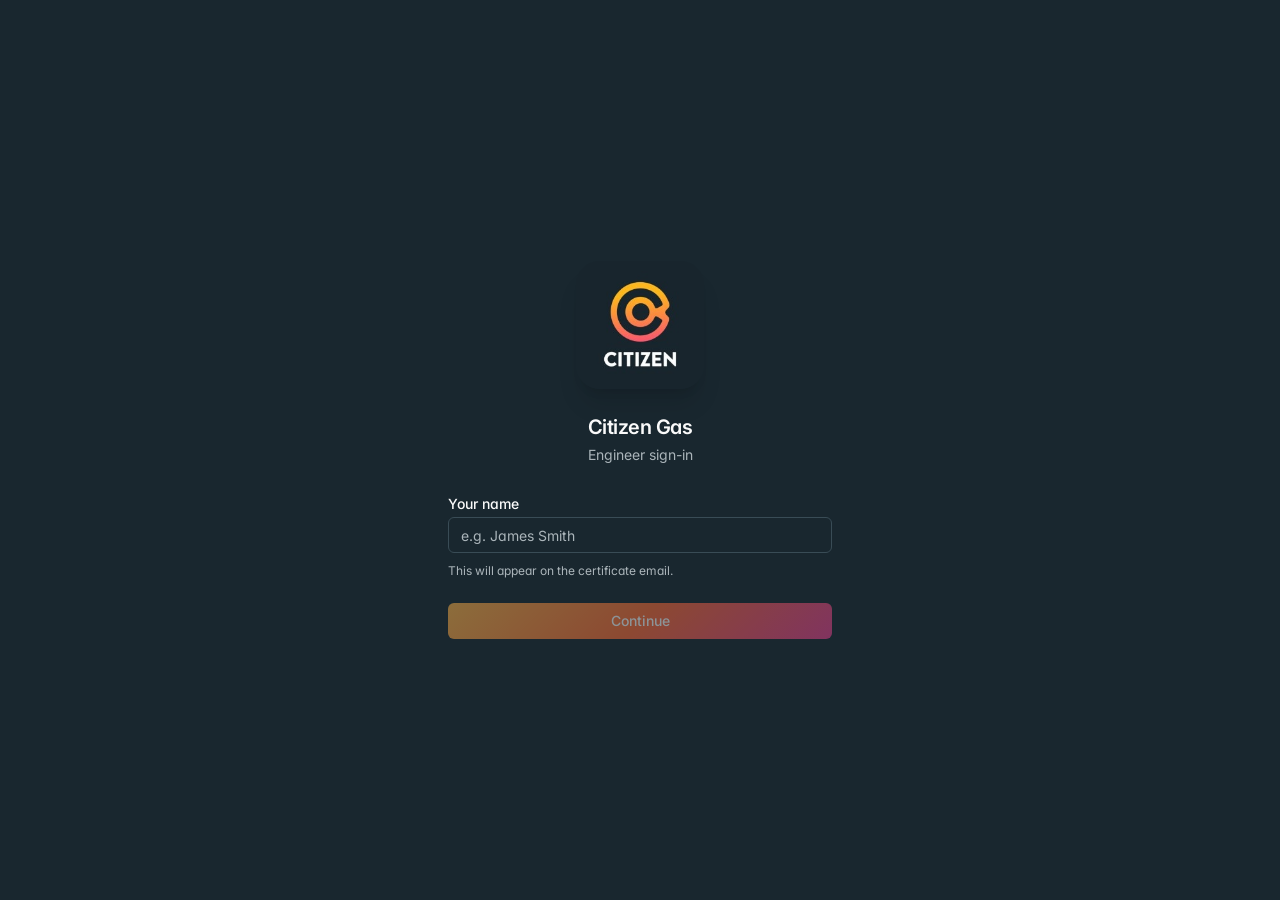
==== commit 4759a503: "Restore original Citizen Gas app exactly as it was — revert engineer profile + PDF changes" ====
--- a/index.html
+++ b/index.html
@@ -2,19 +2,20 @@
 <html lang="en" class="dark">
   <head>
     <meta charset="UTF-8" />
-    <meta name="viewport" content="width=device-width, initial-scale=1.0, maximum-scale=1, viewport-fit=cover" />
+    <title>Citizen Gas</title>
     <meta name="theme-color" content="#18252D" />
-    <meta name="apple-mobile-web-app-capable" content="yes" />
-    <meta name="apple-mobile-web-app-status-bar-style" content="black-translucent" />
-    <title>Citizen Gas</title>
-    <link rel="icon" type="image/svg+xml" href="data:image/svg+xml,%3Csvg xmlns='http://www.w3.org/2000/svg' viewBox='0 0 32 32'%3E%3Crect width='32' height='32' rx='6' fill='%2318252D'/%3E%3Cpath d='M16 6c2 4-2 6 0 10 2 3 5 2 5 6a5 5 0 1 1-10 0c0-3 3-3 3-7 0-3-2-5 2-9z' fill='%23F2682A'/%3E%3C/svg%3E" />
+    <meta name="viewport" content="width=device-width, initial-scale=1.0, maximum-scale=1" />
+    <link rel="icon" type="image/png" href="/favicon.png" />
     <link rel="preconnect" href="https://fonts.googleapis.com" />
     <link rel="preconnect" href="https://fonts.gstatic.com" crossorigin />
-    <link href="https://fonts.googleapis.com/css2?family=Inter:wght@400;500;600;700;800&display=swap" rel="stylesheet" />
-    <script type="module" crossorigin src="./assets/index-pr9OnbsP.js"></script>
-    <link rel="stylesheet" crossorigin href="./assets/index-55Ao8Bpz.css">
+    <link
+      href="https://fonts.googleapis.com/css2?family=Architects+Daughter&family=DM+Sans:ital,opsz,wght@0,9..40,100..1000;1,9..40,100..1000&family=Fira+Code:wght@300..700&family=Geist+Mono:wght@100..900&family=Geist:wght@100..900&family=IBM+Plex+Mono:ital,wght@0,100;0,200;0,300;0,400;0,500;0,600;0,700;1,100;1,200;1,300;1,400;1,500;1,600;1,700&family=IBM+Plex+Sans:ital,wght@0,100..700;1,100..700&family=Inter:ital,opsz,wght@0,14..32,100..900;1,14..32,100..900&family=JetBrains+Mono:ital,wght@0,100..800;1,100..800&family=Libre+Baskerville:ital,wght@0,400;0,700;1,400&family=Lora:ital,wght@0,400..700;1,400..700&family=Merriweather:ital,opsz,wght@0,18..144,300..900;1,18..144,300..900&family=Montserrat:ital,wght@0,100..900;1,100..900&family=Open+Sans:ital,wght@0,300..800;1,300..800&family=Outfit:wght@100..900&family=Oxanium:wght@200..800&family=Playfair+Display:ital,wght@0,400..900;1,400..900&family=Plus+Jakarta+Sans:ital,wght@0,200..800;1,200..800&family=Poppins:ital,wght@0,100;0,200;0,300;0,400;0,500;0,600;0,700;0,800;0,900;1,100;1,200;1,300;1,400;1,500;1,600;1,700;1,800;1,900&family=Roboto+Mono:ital,wght@0,100..700;1,100..700&family=Roboto:ital,wght@0,100..900;1,100..900&family=Source+Code+Pro:ital,wght@0,200..900;1,200..900&family=Source+Serif+4:ital,opsz,wght@0,8..60,200..900;1,8..60,200..900&family=Space+Grotesk:wght@300..700&family=Space+Mono:ital,wght@0,400;0,700;1,400;1,700&display=swap"
+      rel="stylesheet"
+    />
+    <script type="module" crossorigin src="./assets/index-DuY2PSMh.js"></script>
+    <link rel="stylesheet" crossorigin href="./assets/index-yAhcxWvt.css">
   </head>
-  <body class="dark">
+  <body>
     <div id="root"></div>
   </body>
 </html>
--- a/assets/index-yAhcxWvt.css
+++ b/assets/index-yAhcxWvt.css
@@ -0,0 +1 @@
+*,:before,:after{--tw-border-spacing-x: 0;--tw-border-spacing-y: 0;--tw-translate-x: 0;--tw-translate-y: 0;--tw-rotate: 0;--tw-skew-x: 0;--tw-skew-y: 0;--tw-scale-x: 1;--tw-scale-y: 1;--tw-pan-x: ;--tw-pan-y: ;--tw-pinch-zoom: ;--tw-scroll-snap-strictness: proximity;--tw-gradient-from-position: ;--tw-gradient-via-position: ;--tw-gradient-to-position: ;--tw-ordinal: ;--tw-slashed-zero: ;--tw-numeric-figure: ;--tw-numeric-spacing: ;--tw-numeric-fraction: ;--tw-ring-inset: ;--tw-ring-offset-width: 0px;--tw-ring-offset-color: #fff;--tw-ring-color: rgb(59 130 246 / .5);--tw-ring-offset-shadow: 0 0 #0000;--tw-ring-shadow: 0 0 #0000;--tw-shadow: 0 0 #0000;--tw-shadow-colored: 0 0 #0000;--tw-blur: ;--tw-brightness: ;--tw-contrast: ;--tw-grayscale: ;--tw-hue-rotate: ;--tw-invert: ;--tw-saturate: ;--tw-sepia: ;--tw-drop-shadow: ;--tw-backdrop-blur: ;--tw-backdrop-brightness: ;--tw-backdrop-contrast: ;--tw-backdrop-grayscale: ;--tw-backdrop-hue-rotate: ;--tw-backdrop-invert: ;--tw-backdrop-opacity: ;--tw-backdrop-saturate: ;--tw-backdrop-sepia: ;--tw-contain-size: ;--tw-contain-layout: ;--tw-contain-paint: ;--tw-contain-style: }::backdrop{--tw-border-spacing-x: 0;--tw-border-spacing-y: 0;--tw-translate-x: 0;--tw-translate-y: 0;--tw-rotate: 0;--tw-skew-x: 0;--tw-skew-y: 0;--tw-scale-x: 1;--tw-scale-y: 1;--tw-pan-x: ;--tw-pan-y: ;--tw-pinch-zoom: ;--tw-scroll-snap-strictness: proximity;--tw-gradient-from-position: ;--tw-gradient-via-position: ;--tw-gradient-to-position: ;--tw-ordinal: ;--tw-slashed-zero: ;--tw-numeric-figure: ;--tw-numeric-spacing: ;--tw-numeric-fraction: ;--tw-ring-inset: ;--tw-ring-offset-width: 0px;--tw-ring-offset-color: #fff;--tw-ring-color: rgb(59 130 246 / .5);--tw-ring-offset-shadow: 0 0 #0000;--tw-ring-shadow: 0 0 #0000;--tw-shadow: 0 0 #0000;--tw-shadow-colored: 0 0 #0000;--tw-blur: ;--tw-brightness: ;--tw-contrast: ;--tw-grayscale: ;--tw-hue-rotate: ;--tw-invert: ;--tw-saturate: ;--tw-sepia: ;--tw-drop-shadow: ;--tw-backdrop-blur: ;--tw-backdrop-brightness: ;--tw-backdrop-contrast: ;--tw-backdrop-grayscale: ;--tw-backdrop-hue-rotate: ;--tw-backdrop-invert: ;--tw-backdrop-opacity: ;--tw-backdrop-saturate: ;--tw-backdrop-sepia: ;--tw-contain-size: ;--tw-contain-layout: ;--tw-contain-paint: ;--tw-contain-style: }*,:before,:after{box-sizing:border-box;border-width:0;border-style:solid;border-color:#e5e7eb}:before,:after{--tw-content: ""}html,:host{line-height:1.5;-webkit-text-size-adjust:100%;-moz-tab-size:4;-o-tab-size:4;tab-size:4;font-family:var(--font-sans);font-feature-settings:normal;font-variation-settings:normal;-webkit-tap-highlight-color:transparent}body{margin:0;line-height:inherit}hr{height:0;color:inherit;border-top-width:1px}abbr:where([title]){-webkit-text-decoration:underline dotted;text-decoration:underline dotted}h1,h2,h3,h4,h5,h6{font-size:inherit;font-weight:inherit}a{color:inherit;text-decoration:inherit}b,strong{font-weight:bolder}code,kbd,samp,pre{font-family:var(--font-mono);font-feature-settings:normal;font-variation-settings:normal;font-size:1em}small{font-size:80%}sub,sup{font-size:75%;line-height:0;position:relative;vertical-align:baseline}sub{bottom:-.25em}sup{top:-.5em}table{text-indent:0;border-color:inherit;border-collapse:collapse}button,input,optgroup,select,textarea{font-family:inherit;font-feature-settings:inherit;font-variation-settings:inherit;font-size:100%;font-weight:inherit;line-height:inherit;letter-spacing:inherit;color:inherit;margin:0;padding:0}button,select{text-transform:none}button,input:where([type=button]),input:where([type=reset]),input:where([type=submit]){-webkit-appearance:button;background-color:transparent;background-image:none}:-moz-focusring{outline:auto}:-moz-ui-invalid{box-shadow:none}progress{vertical-align:baseline}::-webkit-inner-spin-button,::-webkit-outer-spin-button{height:auto}[type=search]{-webkit-appearance:textfield;outline-offset:-2px}::-webkit-search-decoration{-webkit-appearance:none}::-webkit-file-upload-button{-webkit-appearance:button;font:inherit}summary{display:list-item}blockquote,dl,dd,h1,h2,h3,h4,h5,h6,hr,figure,p,pre{margin:0}fieldset{margin:0;padding:0}legend{padding:0}ol,ul,menu{list-style:none;margin:0;padding:0}dialog{padding:0}textarea{resize:vertical}input::-moz-placeholder,textarea::-moz-placeholder{opacity:1;color:#9ca3af}input::placeholder,textarea::placeholder{opacity:1;color:#9ca3af}button,[role=button]{cursor:pointer}:disabled{cursor:default}img,svg,video,canvas,audio,iframe,embed,object{display:block;vertical-align:middle}img,video{max-width:100%;height:auto}[hidden]:where(:not([hidden=until-found])){display:none}*{--tw-border-opacity: 1;border-color:hsl(var(--border) / var(--tw-border-opacity, 1))}html,body,#root{height:100%}body{--tw-bg-opacity: 1;background-color:hsl(var(--background) / var(--tw-bg-opacity, 1));font-family:var(--font-sans);--tw-text-opacity: 1;color:hsl(var(--foreground) / var(--tw-text-opacity, 1));-webkit-font-smoothing:antialiased;-moz-osx-font-smoothing:grayscale;font-feature-settings:"cv11","ss01"}.sr-only{position:absolute;width:1px;height:1px;padding:0;margin:-1px;overflow:hidden;clip:rect(0,0,0,0);white-space:nowrap;border-width:0}.pointer-events-none{pointer-events:none}.pointer-events-auto{pointer-events:auto}.visible{visibility:visible}.invisible{visibility:hidden}.fixed{position:fixed}.absolute{position:absolute}.relative{position:relative}.sticky{position:sticky}.inset-0{inset:0}.inset-x-0{left:0;right:0}.inset-y-0{top:0;bottom:0}.-bottom-12{bottom:-3rem}.-left-12{left:-3rem}.-right-12{right:-3rem}.-top-12{top:-3rem}.bottom-0{bottom:0}.bottom-2{bottom:.5rem}.left-0{left:0}.left-1{left:.25rem}.left-1\/2{left:50%}.left-2{left:.5rem}.left-\[50\%\]{left:50%}.right-0{right:0}.right-1{right:.25rem}.right-2{right:.5rem}.right-3{right:.75rem}.right-4{right:1rem}.top-0{top:0}.top-1\.5{top:.375rem}.top-1\/2{top:50%}.top-2{top:.5rem}.top-3\.5{top:.875rem}.top-4{top:1rem}.top-\[1px\]{top:1px}.top-\[50\%\]{top:50%}.top-\[60\%\]{top:60%}.top-full{top:100%}.z-10{z-index:10}.z-20{z-index:20}.z-50{z-index:50}.z-\[100\]{z-index:100}.z-\[1\]{z-index:1}.-mx-1{margin-left:-.25rem;margin-right:-.25rem}.mx-2{margin-left:.5rem;margin-right:.5rem}.mx-3\.5{margin-left:.875rem;margin-right:.875rem}.mx-4{margin-left:1rem;margin-right:1rem}.mx-auto{margin-left:auto;margin-right:auto}.my-0\.5{margin-top:.125rem;margin-bottom:.125rem}.my-1{margin-top:.25rem;margin-bottom:.25rem}.-ml-4{margin-left:-1rem}.-mt-4{margin-top:-1rem}.mb-1{margin-bottom:.25rem}.mb-2{margin-bottom:.5rem}.mb-3{margin-bottom:.75rem}.mb-4{margin-bottom:1rem}.mb-5{margin-bottom:1.25rem}.mb-6{margin-bottom:1.5rem}.mb-8{margin-bottom:2rem}.ml-1{margin-left:.25rem}.ml-auto{margin-left:auto}.mr-1\.5{margin-right:.375rem}.mr-2{margin-right:.5rem}.mt-0\.5{margin-top:.125rem}.mt-1{margin-top:.25rem}.mt-1\.5{margin-top:.375rem}.mt-2{margin-top:.5rem}.mt-24{margin-top:6rem}.mt-3{margin-top:.75rem}.mt-4{margin-top:1rem}.mt-5{margin-top:1.25rem}.mt-auto{margin-top:auto}.block{display:block}.flex{display:flex}.inline-flex{display:inline-flex}.table{display:table}.grid{display:grid}.hidden{display:none}.aspect-square{aspect-ratio:1 / 1}.aspect-video{aspect-ratio:16 / 9}.size-4{width:1rem;height:1rem}.h-1\.5{height:.375rem}.h-10{height:2.5rem}.h-11{height:2.75rem}.h-12{height:3rem}.h-2{height:.5rem}.h-2\.5{height:.625rem}.h-20{height:5rem}.h-3{height:.75rem}.h-3\.5{height:.875rem}.h-32{height:8rem}.h-4{height:1rem}.h-5{height:1.25rem}.h-6{height:1.5rem}.h-64{height:16rem}.h-7{height:1.75rem}.h-8{height:2rem}.h-9{height:2.25rem}.h-\[1px\]{height:1px}.h-\[var\(--radix-navigation-menu-viewport-height\)\]{height:var(--radix-navigation-menu-viewport-height)}.h-\[var\(--radix-select-trigger-height\)\]{height:var(--radix-select-trigger-height)}.h-auto{height:auto}.h-full{height:100%}.h-px{height:1px}.h-svh{height:100svh}.max-h-72{max-height:18rem}.max-h-\[--radix-context-menu-content-available-height\]{max-height:var(--radix-context-menu-content-available-height)}.max-h-\[--radix-select-content-available-height\]{max-height:var(--radix-select-content-available-height)}.max-h-\[300px\]{max-height:300px}.max-h-\[var\(--radix-dropdown-menu-content-available-height\)\]{max-height:var(--radix-dropdown-menu-content-available-height)}.max-h-screen{max-height:100vh}.min-h-0{min-height:0px}.min-h-10{min-height:2.5rem}.min-h-8{min-height:2rem}.min-h-9{min-height:2.25rem}.min-h-\[80px\]{min-height:80px}.min-h-screen{min-height:100vh}.min-h-svh{min-height:100svh}.w-0{width:0px}.w-1{width:.25rem}.w-10{width:2.5rem}.w-11{width:2.75rem}.w-12{width:3rem}.w-2{width:.5rem}.w-2\.5{width:.625rem}.w-20{width:5rem}.w-3{width:.75rem}.w-3\.5{width:.875rem}.w-3\/4{width:75%}.w-32{width:8rem}.w-4{width:1rem}.w-5{width:1.25rem}.w-6{width:1.5rem}.w-64{width:16rem}.w-7{width:1.75rem}.w-72{width:18rem}.w-8{width:2rem}.w-9{width:2.25rem}.w-\[100px\]{width:100px}.w-\[1px\]{width:1px}.w-\[var\(--sidebar-width\)\]{width:var(--sidebar-width)}.w-auto{width:auto}.w-full{width:100%}.w-max{width:-moz-max-content;width:max-content}.w-px{width:1px}.min-w-0{min-width:0px}.min-w-10{min-width:2.5rem}.min-w-11{min-width:2.75rem}.min-w-5{min-width:1.25rem}.min-w-9{min-width:2.25rem}.min-w-\[12rem\]{min-width:12rem}.min-w-\[8rem\]{min-width:8rem}.min-w-\[var\(--radix-select-trigger-width\)\]{min-width:var(--radix-select-trigger-width)}.max-w-\[var\(--skeleton-width\)\]{max-width:var(--skeleton-width)}.max-w-lg{max-width:32rem}.max-w-max{max-width:-moz-max-content;max-width:max-content}.max-w-md{max-width:28rem}.max-w-sm{max-width:24rem}.flex-1{flex:1 1 0%}.flex-shrink-0,.shrink-0{flex-shrink:0}.grow{flex-grow:1}.grow-0{flex-grow:0}.basis-full{flex-basis:100%}.caption-bottom{caption-side:bottom}.border-collapse{border-collapse:collapse}.origin-\[--radix-context-menu-content-transform-origin\]{transform-origin:var(--radix-context-menu-content-transform-origin)}.origin-\[--radix-dropdown-menu-content-transform-origin\]{transform-origin:var(--radix-dropdown-menu-content-transform-origin)}.origin-\[--radix-hover-card-content-transform-origin\]{transform-origin:var(--radix-hover-card-content-transform-origin)}.origin-\[--radix-menubar-content-transform-origin\]{transform-origin:var(--radix-menubar-content-transform-origin)}.origin-\[--radix-popover-content-transform-origin\]{transform-origin:var(--radix-popover-content-transform-origin)}.origin-\[--radix-select-content-transform-origin\]{transform-origin:var(--radix-select-content-transform-origin)}.origin-\[--radix-tooltip-content-transform-origin\]{transform-origin:var(--radix-tooltip-content-transform-origin)}.-translate-x-1\/2{--tw-translate-x: -50%;transform:translate(var(--tw-translate-x),var(--tw-translate-y)) rotate(var(--tw-rotate)) skew(var(--tw-skew-x)) skewY(var(--tw-skew-y)) scaleX(var(--tw-scale-x)) scaleY(var(--tw-scale-y))}.-translate-x-px{--tw-translate-x: -1px;transform:translate(var(--tw-translate-x),var(--tw-translate-y)) rotate(var(--tw-rotate)) skew(var(--tw-skew-x)) skewY(var(--tw-skew-y)) scaleX(var(--tw-scale-x)) scaleY(var(--tw-scale-y))}.-translate-y-1\/2{--tw-translate-y: -50%;transform:translate(var(--tw-translate-x),var(--tw-translate-y)) rotate(var(--tw-rotate)) skew(var(--tw-skew-x)) skewY(var(--tw-skew-y)) scaleX(var(--tw-scale-x)) scaleY(var(--tw-scale-y))}.translate-x-\[-50\%\]{--tw-translate-x: -50%;transform:translate(var(--tw-translate-x),var(--tw-translate-y)) rotate(var(--tw-rotate)) skew(var(--tw-skew-x)) skewY(var(--tw-skew-y)) scaleX(var(--tw-scale-x)) scaleY(var(--tw-scale-y))}.translate-x-px{--tw-translate-x: 1px;transform:translate(var(--tw-translate-x),var(--tw-translate-y)) rotate(var(--tw-rotate)) skew(var(--tw-skew-x)) skewY(var(--tw-skew-y)) scaleX(var(--tw-scale-x)) scaleY(var(--tw-scale-y))}.translate-y-\[-50\%\]{--tw-translate-y: -50%;transform:translate(var(--tw-translate-x),var(--tw-translate-y)) rotate(var(--tw-rotate)) skew(var(--tw-skew-x)) skewY(var(--tw-skew-y)) scaleX(var(--tw-scale-x)) scaleY(var(--tw-scale-y))}.rotate-45{--tw-rotate: 45deg;transform:translate(var(--tw-translate-x),var(--tw-translate-y)) rotate(var(--tw-rotate)) skew(var(--tw-skew-x)) skewY(var(--tw-skew-y)) scaleX(var(--tw-scale-x)) scaleY(var(--tw-scale-y))}.rotate-90{--tw-rotate: 90deg;transform:translate(var(--tw-translate-x),var(--tw-translate-y)) rotate(var(--tw-rotate)) skew(var(--tw-skew-x)) skewY(var(--tw-skew-y)) scaleX(var(--tw-scale-x)) scaleY(var(--tw-scale-y))}.transform{transform:translate(var(--tw-translate-x),var(--tw-translate-y)) rotate(var(--tw-rotate)) skew(var(--tw-skew-x)) skewY(var(--tw-skew-y)) scaleX(var(--tw-scale-x)) scaleY(var(--tw-scale-y))}@keyframes pulse{50%{opacity:.5}}.animate-pulse{animation:pulse 2s cubic-bezier(.4,0,.6,1) infinite}.cursor-default{cursor:default}.cursor-pointer{cursor:pointer}.touch-none{touch-action:none}.select-none{-webkit-user-select:none;-moz-user-select:none;user-select:none}.resize-none{resize:none}.list-none{list-style-type:none}.grid-cols-2{grid-template-columns:repeat(2,minmax(0,1fr))}.flex-row{flex-direction:row}.flex-col{flex-direction:column}.flex-col-reverse{flex-direction:column-reverse}.flex-wrap{flex-wrap:wrap}.items-start{align-items:flex-start}.items-end{align-items:flex-end}.items-center{align-items:center}.items-stretch{align-items:stretch}.justify-center{justify-content:center}.justify-between{justify-content:space-between}.gap-1{gap:.25rem}.gap-1\.5{gap:.375rem}.gap-2{gap:.5rem}.gap-3{gap:.75rem}.gap-4{gap:1rem}.gap-6{gap:1.5rem}.space-x-1>:not([hidden])~:not([hidden]){--tw-space-x-reverse: 0;margin-right:calc(.25rem * var(--tw-space-x-reverse));margin-left:calc(.25rem * calc(1 - var(--tw-space-x-reverse)))}.space-x-4>:not([hidden])~:not([hidden]){--tw-space-x-reverse: 0;margin-right:calc(1rem * var(--tw-space-x-reverse));margin-left:calc(1rem * calc(1 - var(--tw-space-x-reverse)))}.space-y-1>:not([hidden])~:not([hidden]){--tw-space-y-reverse: 0;margin-top:calc(.25rem * calc(1 - var(--tw-space-y-reverse)));margin-bottom:calc(.25rem * var(--tw-space-y-reverse))}.space-y-1\.5>:not([hidden])~:not([hidden]){--tw-space-y-reverse: 0;margin-top:calc(.375rem * calc(1 - var(--tw-space-y-reverse)));margin-bottom:calc(.375rem * var(--tw-space-y-reverse))}.space-y-2>:not([hidden])~:not([hidden]){--tw-space-y-reverse: 0;margin-top:calc(.5rem * calc(1 - var(--tw-space-y-reverse)));margin-bottom:calc(.5rem * var(--tw-space-y-reverse))}.space-y-4>:not([hidden])~:not([hidden]){--tw-space-y-reverse: 0;margin-top:calc(1rem * calc(1 - var(--tw-space-y-reverse)));margin-bottom:calc(1rem * var(--tw-space-y-reverse))}.overflow-auto{overflow:auto}.overflow-hidden{overflow:hidden}.overflow-y-auto{overflow-y:auto}.overflow-x-hidden{overflow-x:hidden}.truncate{overflow:hidden;text-overflow:ellipsis;white-space:nowrap}.whitespace-nowrap{white-space:nowrap}.whitespace-pre-line{white-space:pre-line}.break-words{overflow-wrap:break-word}.rounded-3xl{border-radius:1.5rem}.rounded-\[2px\]{border-radius:2px}.rounded-\[inherit\]{border-radius:inherit}.rounded-full{border-radius:9999px}.rounded-lg{border-radius:.5625rem}.rounded-md{border-radius:.375rem}.rounded-sm{border-radius:.1875rem}.rounded-xl{border-radius:.75rem}.rounded-t-\[10px\]{border-top-left-radius:10px;border-top-right-radius:10px}.rounded-tl-sm{border-top-left-radius:.1875rem}.border{border-width:1px}.border-0{border-width:0px}.border-2{border-width:2px}.border-\[1\.5px\]{border-width:1.5px}.border-y{border-top-width:1px;border-bottom-width:1px}.border-b{border-bottom-width:1px}.border-l{border-left-width:1px}.border-r{border-right-width:1px}.border-t{border-top-width:1px}.border-dashed{border-style:dashed}.border-\[--color-border\]{border-color:var(--color-border)}.border-border{--tw-border-opacity: 1;border-color:hsl(var(--border) / var(--tw-border-opacity, 1))}.border-border\/50{border-color:hsl(var(--border) / .5)}.border-card-border{--tw-border-opacity: 1;border-color:hsl(var(--card-border) / var(--tw-border-opacity, 1))}.border-destructive{--tw-border-opacity: 1;border-color:hsl(var(--destructive) / var(--tw-border-opacity, 1))}.border-destructive-border{border-color:var(--destructive-border)}.border-destructive\/40{border-color:hsl(var(--destructive) / .4)}.border-destructive\/50{border-color:hsl(var(--destructive) / .5)}.border-green-700{--tw-border-opacity: 1;border-color:rgb(21 128 61 / var(--tw-border-opacity, 1))}.border-input{--tw-border-opacity: 1;border-color:hsl(var(--input) / var(--tw-border-opacity, 1))}.border-primary{--tw-border-opacity: 1;border-color:hsl(var(--primary) / var(--tw-border-opacity, 1))}.border-primary-border{border-color:var(--primary-border)}.border-red-700{--tw-border-opacity: 1;border-color:rgb(185 28 28 / var(--tw-border-opacity, 1))}.border-secondary-border{border-color:var(--secondary-border)}.border-sidebar-border{--tw-border-opacity: 1;border-color:hsl(var(--sidebar-border) / var(--tw-border-opacity, 1))}.border-transparent{border-color:transparent}.border-yellow-500\/40{border-color:#eab30866}.border-l-transparent{border-left-color:transparent}.border-t-transparent{border-top-color:transparent}.bg-\[--color-bg\]{background-color:var(--color-bg)}.bg-accent{--tw-bg-opacity: 1;background-color:hsl(var(--accent) / var(--tw-bg-opacity, 1))}.bg-background{--tw-bg-opacity: 1;background-color:hsl(var(--background) / var(--tw-bg-opacity, 1))}.bg-background\/95{background-color:hsl(var(--background) / .95)}.bg-black{--tw-bg-opacity: 1;background-color:rgb(0 0 0 / var(--tw-bg-opacity, 1))}.bg-black\/70{background-color:#000000b3}.bg-black\/80{background-color:#000c}.bg-border{--tw-bg-opacity: 1;background-color:hsl(var(--border) / var(--tw-bg-opacity, 1))}.bg-card{--tw-bg-opacity: 1;background-color:hsl(var(--card) / var(--tw-bg-opacity, 1))}.bg-card\/40{background-color:hsl(var(--card) / .4)}.bg-destructive{--tw-bg-opacity: 1;background-color:hsl(var(--destructive) / var(--tw-bg-opacity, 1))}.bg-destructive\/10{background-color:hsl(var(--destructive) / .1)}.bg-foreground{--tw-bg-opacity: 1;background-color:hsl(var(--foreground) / var(--tw-bg-opacity, 1))}.bg-gray-50{--tw-bg-opacity: 1;background-color:rgb(249 250 251 / var(--tw-bg-opacity, 1))}.bg-green-600{--tw-bg-opacity: 1;background-color:rgb(22 163 74 / var(--tw-bg-opacity, 1))}.bg-muted{--tw-bg-opacity: 1;background-color:hsl(var(--muted) / var(--tw-bg-opacity, 1))}.bg-muted\/50{background-color:hsl(var(--muted) / .5)}.bg-popover{--tw-bg-opacity: 1;background-color:hsl(var(--popover) / var(--tw-bg-opacity, 1))}.bg-primary{--tw-bg-opacity: 1;background-color:hsl(var(--primary) / var(--tw-bg-opacity, 1))}.bg-red-600{--tw-bg-opacity: 1;background-color:rgb(220 38 38 / var(--tw-bg-opacity, 1))}.bg-secondary{--tw-bg-opacity: 1;background-color:hsl(var(--secondary) / var(--tw-bg-opacity, 1))}.bg-sidebar{--tw-bg-opacity: 1;background-color:hsl(var(--sidebar) / var(--tw-bg-opacity, 1))}.bg-sidebar-border{--tw-bg-opacity: 1;background-color:hsl(var(--sidebar-border) / var(--tw-bg-opacity, 1))}.bg-transparent{background-color:transparent}.bg-yellow-500\/10{background-color:#eab3081a}.fill-current{fill:currentColor}.object-contain{-o-object-fit:contain;object-fit:contain}.object-cover{-o-object-fit:cover;object-fit:cover}.p-0{padding:0}.p-1{padding:.25rem}.p-2{padding:.5rem}.p-3{padding:.75rem}.p-4{padding:1rem}.p-5{padding:1.25rem}.p-6{padding:1.5rem}.p-\[1px\]{padding:1px}.px-1{padding-left:.25rem;padding-right:.25rem}.px-2{padding-left:.5rem;padding-right:.5rem}.px-2\.5{padding-left:.625rem;padding-right:.625rem}.px-3{padding-left:.75rem;padding-right:.75rem}.px-4{padding-left:1rem;padding-right:1rem}.px-5{padding-left:1.25rem;padding-right:1.25rem}.px-6{padding-left:1.5rem;padding-right:1.5rem}.px-8{padding-left:2rem;padding-right:2rem}.py-0\.5{padding-top:.125rem;padding-bottom:.125rem}.py-1{padding-top:.25rem;padding-bottom:.25rem}.py-1\.5{padding-top:.375rem;padding-bottom:.375rem}.py-10{padding-top:2.5rem;padding-bottom:2.5rem}.py-2{padding-top:.5rem;padding-bottom:.5rem}.py-3{padding-top:.75rem;padding-bottom:.75rem}.py-4{padding-top:1rem;padding-bottom:1rem}.py-5{padding-top:1.25rem;padding-bottom:1.25rem}.py-6{padding-top:1.5rem;padding-bottom:1.5rem}.py-8{padding-top:2rem;padding-bottom:2rem}.pb-3{padding-bottom:.75rem}.pb-4{padding-bottom:1rem}.pl-2\.5{padding-left:.625rem}.pl-4{padding-left:1rem}.pl-8{padding-left:2rem}.pr-2{padding-right:.5rem}.pr-2\.5{padding-right:.625rem}.pr-8{padding-right:2rem}.pt-0{padding-top:0}.pt-1{padding-top:.25rem}.pt-3{padding-top:.75rem}.pt-4{padding-top:1rem}.pt-6{padding-top:1.5rem}.text-left{text-align:left}.text-center{text-align:center}.align-middle{vertical-align:middle}.font-mono{font-family:var(--font-mono)}.text-2xl{font-size:1.5rem;line-height:2rem}.text-\[0\.8rem\]{font-size:.8rem}.text-\[10px\]{font-size:10px}.text-base{font-size:1rem;line-height:1.5rem}.text-lg{font-size:1.125rem;line-height:1.75rem}.text-sm{font-size:.875rem;line-height:1.25rem}.text-xl{font-size:1.25rem;line-height:1.75rem}.text-xs{font-size:.75rem;line-height:1rem}.font-bold{font-weight:700}.font-medium{font-weight:500}.font-normal{font-weight:400}.font-semibold{font-weight:600}.uppercase{text-transform:uppercase}.tabular-nums{--tw-numeric-spacing: tabular-nums;font-variant-numeric:var(--tw-ordinal) var(--tw-slashed-zero) var(--tw-numeric-figure) var(--tw-numeric-spacing) var(--tw-numeric-fraction)}.leading-none{line-height:1}.leading-tight{line-height:1.25}.tracking-tight{letter-spacing:-.025em}.tracking-wider{letter-spacing:.05em}.tracking-widest{letter-spacing:.1em}.text-accent-foreground{--tw-text-opacity: 1;color:hsl(var(--accent-foreground) / var(--tw-text-opacity, 1))}.text-card-foreground{--tw-text-opacity: 1;color:hsl(var(--card-foreground) / var(--tw-text-opacity, 1))}.text-current{color:currentColor}.text-destructive{--tw-text-opacity: 1;color:hsl(var(--destructive) / var(--tw-text-opacity, 1))}.text-destructive-foreground{--tw-text-opacity: 1;color:hsl(var(--destructive-foreground) / var(--tw-text-opacity, 1))}.text-foreground{--tw-text-opacity: 1;color:hsl(var(--foreground) / var(--tw-text-opacity, 1))}.text-foreground\/50{color:hsl(var(--foreground) / .5)}.text-gray-600{--tw-text-opacity: 1;color:rgb(75 85 99 / var(--tw-text-opacity, 1))}.text-gray-900{--tw-text-opacity: 1;color:rgb(17 24 39 / var(--tw-text-opacity, 1))}.text-green-600{--tw-text-opacity: 1;color:rgb(22 163 74 / var(--tw-text-opacity, 1))}.text-muted-foreground{--tw-text-opacity: 1;color:hsl(var(--muted-foreground) / var(--tw-text-opacity, 1))}.text-popover-foreground{--tw-text-opacity: 1;color:hsl(var(--popover-foreground) / var(--tw-text-opacity, 1))}.text-primary{--tw-text-opacity: 1;color:hsl(var(--primary) / var(--tw-text-opacity, 1))}.text-primary-foreground{--tw-text-opacity: 1;color:hsl(var(--primary-foreground) / var(--tw-text-opacity, 1))}.text-red-500{--tw-text-opacity: 1;color:rgb(239 68 68 / var(--tw-text-opacity, 1))}.text-red-600{--tw-text-opacity: 1;color:rgb(220 38 38 / var(--tw-text-opacity, 1))}.text-secondary-foreground{--tw-text-opacity: 1;color:hsl(var(--secondary-foreground) / var(--tw-text-opacity, 1))}.text-sidebar-foreground{--tw-text-opacity: 1;color:hsl(var(--sidebar-foreground) / var(--tw-text-opacity, 1))}.text-sidebar-foreground\/70{color:hsl(var(--sidebar-foreground) / .7)}.text-white{--tw-text-opacity: 1;color:rgb(255 255 255 / var(--tw-text-opacity, 1))}.text-yellow-300{--tw-text-opacity: 1;color:rgb(253 224 71 / var(--tw-text-opacity, 1))}.no-underline{text-decoration-line:none}.opacity-0{opacity:0}.opacity-50{opacity:.5}.opacity-60{opacity:.6}.opacity-70{opacity:.7}.opacity-90{opacity:.9}.shadow-\[0_0_0_1px_hsl\(var\(--sidebar-border\)\)\]{--tw-shadow: 0 0 0 1px hsl(var(--sidebar-border));--tw-shadow-colored: 0 0 0 1px var(--tw-shadow-color);box-shadow:var(--tw-ring-offset-shadow, 0 0 #0000),var(--tw-ring-shadow, 0 0 #0000),var(--tw-shadow)}.shadow-lg{--tw-shadow: 0 10px 15px -3px rgb(0 0 0 / .1), 0 4px 6px -4px rgb(0 0 0 / .1);--tw-shadow-colored: 0 10px 15px -3px var(--tw-shadow-color), 0 4px 6px -4px var(--tw-shadow-color);box-shadow:var(--tw-ring-offset-shadow, 0 0 #0000),var(--tw-ring-shadow, 0 0 #0000),var(--tw-shadow)}.shadow-md{--tw-shadow: 0 4px 6px -1px rgb(0 0 0 / .1), 0 2px 4px -2px rgb(0 0 0 / .1);--tw-shadow-colored: 0 4px 6px -1px var(--tw-shadow-color), 0 2px 4px -2px var(--tw-shadow-color);box-shadow:var(--tw-ring-offset-shadow, 0 0 #0000),var(--tw-ring-shadow, 0 0 #0000),var(--tw-shadow)}.shadow-none{--tw-shadow: 0 0 #0000;--tw-shadow-colored: 0 0 #0000;box-shadow:var(--tw-ring-offset-shadow, 0 0 #0000),var(--tw-ring-shadow, 0 0 #0000),var(--tw-shadow)}.shadow-sm{--tw-shadow: 0 1px 2px 0 rgb(0 0 0 / .05);--tw-shadow-colored: 0 1px 2px 0 var(--tw-shadow-color);box-shadow:var(--tw-ring-offset-shadow, 0 0 #0000),var(--tw-ring-shadow, 0 0 #0000),var(--tw-shadow)}.shadow-xl{--tw-shadow: 0 20px 25px -5px rgb(0 0 0 / .1), 0 8px 10px -6px rgb(0 0 0 / .1);--tw-shadow-colored: 0 20px 25px -5px var(--tw-shadow-color), 0 8px 10px -6px var(--tw-shadow-color);box-shadow:var(--tw-ring-offset-shadow, 0 0 #0000),var(--tw-ring-shadow, 0 0 #0000),var(--tw-shadow)}.outline-none{outline:2px solid transparent;outline-offset:2px}.outline{outline-style:solid}.outline-2{outline-width:2px}.outline-offset-2{outline-offset:2px}.outline-transparent{outline-color:transparent}.ring-0{--tw-ring-offset-shadow: var(--tw-ring-inset) 0 0 0 var(--tw-ring-offset-width) var(--tw-ring-offset-color);--tw-ring-shadow: var(--tw-ring-inset) 0 0 0 calc(0px + var(--tw-ring-offset-width)) var(--tw-ring-color);box-shadow:var(--tw-ring-offset-shadow),var(--tw-ring-shadow),var(--tw-shadow, 0 0 #0000)}.ring-2{--tw-ring-offset-shadow: var(--tw-ring-inset) 0 0 0 var(--tw-ring-offset-width) var(--tw-ring-offset-color);--tw-ring-shadow: var(--tw-ring-inset) 0 0 0 calc(2px + var(--tw-ring-offset-width)) var(--tw-ring-color);box-shadow:var(--tw-ring-offset-shadow),var(--tw-ring-shadow),var(--tw-shadow, 0 0 #0000)}.ring-primary\/40{--tw-ring-color: hsl(var(--primary) / .4)}.ring-ring{--tw-ring-opacity: 1;--tw-ring-color: hsl(var(--ring) / var(--tw-ring-opacity, 1))}.ring-sidebar-ring{--tw-ring-opacity: 1;--tw-ring-color: hsl(var(--sidebar-ring) / var(--tw-ring-opacity, 1))}.ring-offset-background{--tw-ring-offset-color: hsl(var(--background) / 1)}.filter{filter:var(--tw-blur) var(--tw-brightness) var(--tw-contrast) var(--tw-grayscale) var(--tw-hue-rotate) var(--tw-invert) var(--tw-saturate) var(--tw-sepia) var(--tw-drop-shadow)}.backdrop-blur{--tw-backdrop-blur: blur(8px);-webkit-backdrop-filter:var(--tw-backdrop-blur) var(--tw-backdrop-brightness) var(--tw-backdrop-contrast) var(--tw-backdrop-grayscale) var(--tw-backdrop-hue-rotate) var(--tw-backdrop-invert) var(--tw-backdrop-opacity) var(--tw-backdrop-saturate) var(--tw-backdrop-sepia);backdrop-filter:var(--tw-backdrop-blur) var(--tw-backdrop-brightness) var(--tw-backdrop-contrast) var(--tw-backdrop-grayscale) var(--tw-backdrop-hue-rotate) var(--tw-backdrop-invert) var(--tw-backdrop-opacity) var(--tw-backdrop-saturate) var(--tw-backdrop-sepia)}.transition{transition-property:color,background-color,border-color,text-decoration-color,fill,stroke,opacity,box-shadow,transform,filter,backdrop-filter;transition-timing-function:cubic-bezier(.4,0,.2,1);transition-duration:.15s}.transition-\[left\,right\,width\]{transition-property:left,right,width;transition-timing-function:cubic-bezier(.4,0,.2,1);transition-duration:.15s}.transition-\[margin\,opacity\]{transition-property:margin,opacity;transition-timing-function:cubic-bezier(.4,0,.2,1);transition-duration:.15s}.transition-\[width\,height\,padding\]{transition-property:width,height,padding;transition-timing-function:cubic-bezier(.4,0,.2,1);transition-duration:.15s}.transition-\[width\]{transition-property:width;transition-timing-function:cubic-bezier(.4,0,.2,1);transition-duration:.15s}.transition-all{transition-property:all;transition-timing-function:cubic-bezier(.4,0,.2,1);transition-duration:.15s}.transition-colors{transition-property:color,background-color,border-color,text-decoration-color,fill,stroke;transition-timing-function:cubic-bezier(.4,0,.2,1);transition-duration:.15s}.transition-opacity{transition-property:opacity;transition-timing-function:cubic-bezier(.4,0,.2,1);transition-duration:.15s}.transition-transform{transition-property:transform;transition-timing-function:cubic-bezier(.4,0,.2,1);transition-duration:.15s}.duration-1000{transition-duration:1s}.duration-200{transition-duration:.2s}.ease-in-out{transition-timing-function:cubic-bezier(.4,0,.2,1)}.ease-linear{transition-timing-function:linear}@keyframes enter{0%{opacity:var(--tw-enter-opacity, 1);transform:translate3d(var(--tw-enter-translate-x, 0),var(--tw-enter-translate-y, 0),0) scale3d(var(--tw-enter-scale, 1),var(--tw-enter-scale, 1),var(--tw-enter-scale, 1)) rotate(var(--tw-enter-rotate, 0))}}@keyframes exit{to{opacity:var(--tw-exit-opacity, 1);transform:translate3d(var(--tw-exit-translate-x, 0),var(--tw-exit-translate-y, 0),0) scale3d(var(--tw-exit-scale, 1),var(--tw-exit-scale, 1),var(--tw-exit-scale, 1)) rotate(var(--tw-exit-rotate, 0))}}.animate-in{animation-name:enter;animation-duration:.15s;--tw-enter-opacity: initial;--tw-enter-scale: initial;--tw-enter-rotate: initial;--tw-enter-translate-x: initial;--tw-enter-translate-y: initial}.fade-in-0{--tw-enter-opacity: 0}.fade-in-80{--tw-enter-opacity: .8}.zoom-in-95{--tw-enter-scale: .95}.duration-1000{animation-duration:1s}.duration-200{animation-duration:.2s}.ease-in-out{animation-timing-function:cubic-bezier(.4,0,.2,1)}.ease-linear{animation-timing-function:linear}.citizen-gradient-bg{background:var(--citizen-gradient)}.citizen-gradient-text{background:var(--citizen-gradient);-webkit-background-clip:text;background-clip:text;color:transparent}.citizen-gradient-border{border:1px solid transparent;background:linear-gradient(hsl(var(--card)),hsl(var(--card))) padding-box,var(--citizen-gradient) border-box}input[type=search]::-webkit-search-cancel-button{display:none}[contenteditable][data-placeholder]:empty:before{content:attr(data-placeholder);color:hsl(var(--muted-foreground));pointer-events:none}.border.toggle-elevate:before{inset:-1px}.hover-elevate:not(.no-default-hover-elevate),.active-elevate:not(.no-default-active-elevate),.hover-elevate-2:not(.no-default-hover-elevate),.active-elevate-2:not(.no-default-active-elevate){position:relative;z-index:0}.hover-elevate:not(.no-default-hover-elevate):after,.active-elevate:not(.no-default-active-elevate):after,.hover-elevate-2:not(.no-default-hover-elevate):after,.active-elevate-2:not(.no-default-active-elevate):after{content:"";pointer-events:none;position:absolute;inset:0;border-radius:inherit;z-index:999}.hover-elevate:hover:not(.no-default-hover-elevate):after,.active-elevate:active:not(.no-default-active-elevate):after{background-color:var(--elevate-1)}.hover-elevate-2:hover:not(.no-default-hover-elevate):after,.active-elevate-2:active:not(.no-default-active-elevate):after{background-color:var(--elevate-2)}.border.hover-elevate:not(.no-hover-interaction-elevate):after,.border.active-elevate:not(.no-active-interaction-elevate):after,.border.hover-elevate-2:not(.no-hover-interaction-elevate):after,.border.active-elevate-2:not(.no-active-interaction-elevate):after{inset:-1px}.\[border-color\:var\(--badge-outline\)\]{border-color:var(--badge-outline)}.\[border-color\:var\(--button-outline\)\]{border-color:var(--button-outline)}:root,.dark{--button-outline: rgba(255, 255, 255, .1);--badge-outline: rgba(255, 255, 255, .05);--opaque-button-border-intensity: 9;--elevate-1: rgba(255, 255, 255, .04);--elevate-2: rgba(255, 255, 255, .09);--background: 200 31% 14%;--foreground: 0 0% 98%;--border: 200 20% 22%;--card: 200 28% 17%;--card-foreground: 0 0% 98%;--card-border: 200 20% 24%;--sidebar: 200 31% 12%;--sidebar-foreground: 0 0% 98%;--sidebar-border: 200 20% 20%;--sidebar-primary: 18 95% 60%;--sidebar-primary-foreground: 0 0% 100%;--sidebar-accent: 200 20% 22%;--sidebar-accent-foreground: 0 0% 98%;--sidebar-ring: 18 95% 60%;--popover: 200 28% 17%;--popover-foreground: 0 0% 98%;--popover-border: 200 20% 22%;--primary: 18 95% 60%;--primary-foreground: 0 0% 100%;--secondary: 200 20% 22%;--secondary-foreground: 0 0% 98%;--muted: 200 20% 20%;--muted-foreground: 200 10% 70%;--accent: 18 95% 60%;--accent-foreground: 0 0% 100%;--destructive: 0 84% 55%;--destructive-foreground: 0 0% 98%;--input: 200 20% 28%;--ring: 18 95% 60%;--chart-1: 18 95% 60%;--chart-2: 340 85% 60%;--chart-3: 200 80% 55%;--chart-4: 43 90% 60%;--chart-5: 145 60% 55%;--font-sans: Inter, system-ui, -apple-system, sans-serif;--font-serif: Georgia, serif;--font-mono: Menlo, monospace;--radius: .75rem;--shadow-2xs: 0px 2px 0px 0px hsl(0 0% 0% / 0);--shadow-xs: 0px 2px 0px 0px hsl(0 0% 0% / 0);--shadow-sm: 0px 2px 4px -1px hsl(0 0% 0% / .3);--shadow: 0px 2px 4px -1px hsl(0 0% 0% / .3);--shadow-md: 0px 4px 8px -1px hsl(0 0% 0% / .3);--shadow-lg: 0px 8px 16px -1px hsl(0 0% 0% / .4);--shadow-xl: 0px 12px 24px -1px hsl(0 0% 0% / .4);--shadow-2xl: 0px 16px 32px -1px hsl(0 0% 0% / .5);--tracking-normal: 0em;--spacing: .25rem;--sidebar-primary-border: hsl(var(--sidebar-primary));--sidebar-accent-border: hsl(var(--sidebar-accent));--primary-border: hsl(var(--primary));--secondary-border: hsl(var(--secondary));--muted-border: hsl(var(--muted));--accent-border: hsl(var(--accent));--destructive-border: hsl(var(--destructive));--citizen-gradient: linear-gradient(135deg, #FFB347 0%, #FF6B35 50%, #E8408F 100%)}.file\:border-0::file-selector-button{border-width:0px}.file\:bg-transparent::file-selector-button{background-color:transparent}.file\:text-sm::file-selector-button{font-size:.875rem;line-height:1.25rem}.file\:font-medium::file-selector-button{font-weight:500}.file\:text-foreground::file-selector-button{--tw-text-opacity: 1;color:hsl(var(--foreground) / var(--tw-text-opacity, 1))}.placeholder\:text-muted-foreground::-moz-placeholder{--tw-text-opacity: 1;color:hsl(var(--muted-foreground) / var(--tw-text-opacity, 1))}.placeholder\:text-muted-foreground::placeholder{--tw-text-opacity: 1;color:hsl(var(--muted-foreground) / var(--tw-text-opacity, 1))}.after\:pointer-events-none:after{content:var(--tw-content);pointer-events:none}.after\:absolute:after{content:var(--tw-content);position:absolute}.after\:-inset-2:after{content:var(--tw-content);inset:-.5rem}.after\:inset-0:after{content:var(--tw-content);inset:0}.after\:inset-y-0:after{content:var(--tw-content);top:0;bottom:0}.after\:left-1\/2:after{content:var(--tw-content);left:50%}.after\:block:after{content:var(--tw-content);display:block}.after\:w-1:after{content:var(--tw-content);width:.25rem}.after\:w-\[2px\]:after{content:var(--tw-content);width:2px}.after\:-translate-x-1\/2:after{content:var(--tw-content);--tw-translate-x: -50%;transform:translate(var(--tw-translate-x),var(--tw-translate-y)) rotate(var(--tw-rotate)) skew(var(--tw-skew-x)) skewY(var(--tw-skew-y)) scaleX(var(--tw-scale-x)) scaleY(var(--tw-scale-y))}.after\:rounded-full:after{content:var(--tw-content);border-radius:9999px}.after\:border:after{content:var(--tw-content);border-width:1px}.after\:border-black\/10:after{content:var(--tw-content);border-color:#0000001a}.after\:content-\[\'\'\]:after{--tw-content: "";content:var(--tw-content)}.after\:border.toggle-elevate:after:before{content:var(--tw-content);inset:-1px}.after\:border.hover-elevate:not(.no-hover-interaction-elevate):after:after,.after\:border.active-elevate:not(.no-active-interaction-elevate):after:after,.after\:border.hover-elevate-2:not(.no-hover-interaction-elevate):after:after,.after\:border.active-elevate-2:not(.no-active-interaction-elevate):after:after{content:var(--tw-content);inset:-1px}.first\:rounded-l-md:first-child{border-top-left-radius:.375rem;border-bottom-left-radius:.375rem}.first\:border-l:first-child{border-left-width:1px}.last\:rounded-r-md:last-child{border-top-right-radius:.375rem;border-bottom-right-radius:.375rem}.focus-within\:relative:focus-within{position:relative}.focus-within\:z-20:focus-within{z-index:20}.hover\:bg-accent:hover{--tw-bg-opacity: 1;background-color:hsl(var(--accent) / var(--tw-bg-opacity, 1))}.hover\:bg-muted:hover{--tw-bg-opacity: 1;background-color:hsl(var(--muted) / var(--tw-bg-opacity, 1))}.hover\:bg-muted\/50:hover{background-color:hsl(var(--muted) / .5)}.hover\:bg-primary:hover{--tw-bg-opacity: 1;background-color:hsl(var(--primary) / var(--tw-bg-opacity, 1))}.hover\:bg-secondary:hover{--tw-bg-opacity: 1;background-color:hsl(var(--secondary) / var(--tw-bg-opacity, 1))}.hover\:bg-sidebar-accent:hover{--tw-bg-opacity: 1;background-color:hsl(var(--sidebar-accent) / var(--tw-bg-opacity, 1))}.hover\:text-accent-foreground:hover{--tw-text-opacity: 1;color:hsl(var(--accent-foreground) / var(--tw-text-opacity, 1))}.hover\:text-foreground:hover{--tw-text-opacity: 1;color:hsl(var(--foreground) / var(--tw-text-opacity, 1))}.hover\:text-muted-foreground:hover{--tw-text-opacity: 1;color:hsl(var(--muted-foreground) / var(--tw-text-opacity, 1))}.hover\:text-primary-foreground:hover{--tw-text-opacity: 1;color:hsl(var(--primary-foreground) / var(--tw-text-opacity, 1))}.hover\:text-sidebar-accent-foreground:hover{--tw-text-opacity: 1;color:hsl(var(--sidebar-accent-foreground) / var(--tw-text-opacity, 1))}.hover\:underline:hover{text-decoration-line:underline}.hover\:opacity-100:hover{opacity:1}.hover\:opacity-90:hover{opacity:.9}.hover\:shadow-\[0_0_0_1px_hsl\(var\(--sidebar-accent\)\)\]:hover{--tw-shadow: 0 0 0 1px hsl(var(--sidebar-accent));--tw-shadow-colored: 0 0 0 1px var(--tw-shadow-color);box-shadow:var(--tw-ring-offset-shadow, 0 0 #0000),var(--tw-ring-shadow, 0 0 #0000),var(--tw-shadow)}.hover\:after\:bg-sidebar-border:hover:after{content:var(--tw-content);--tw-bg-opacity: 1;background-color:hsl(var(--sidebar-border) / var(--tw-bg-opacity, 1))}.focus\:bg-accent:focus{--tw-bg-opacity: 1;background-color:hsl(var(--accent) / var(--tw-bg-opacity, 1))}.focus\:bg-primary:focus{--tw-bg-opacity: 1;background-color:hsl(var(--primary) / var(--tw-bg-opacity, 1))}.focus\:text-accent-foreground:focus{--tw-text-opacity: 1;color:hsl(var(--accent-foreground) / var(--tw-text-opacity, 1))}.focus\:text-primary-foreground:focus{--tw-text-opacity: 1;color:hsl(var(--primary-foreground) / var(--tw-text-opacity, 1))}.focus\:opacity-100:focus{opacity:1}.focus\:outline-none:focus{outline:2px solid transparent;outline-offset:2px}.focus\:ring-2:focus{--tw-ring-offset-shadow: var(--tw-ring-inset) 0 0 0 var(--tw-ring-offset-width) var(--tw-ring-offset-color);--tw-ring-shadow: var(--tw-ring-inset) 0 0 0 calc(2px + var(--tw-ring-offset-width)) var(--tw-ring-color);box-shadow:var(--tw-ring-offset-shadow),var(--tw-ring-shadow),var(--tw-shadow, 0 0 #0000)}.focus\:ring-ring:focus{--tw-ring-opacity: 1;--tw-ring-color: hsl(var(--ring) / var(--tw-ring-opacity, 1))}.focus\:ring-offset-2:focus{--tw-ring-offset-width: 2px}.focus-visible\:outline-none:focus-visible{outline:2px solid transparent;outline-offset:2px}.focus-visible\:ring-1:focus-visible{--tw-ring-offset-shadow: var(--tw-ring-inset) 0 0 0 var(--tw-ring-offset-width) var(--tw-ring-offset-color);--tw-ring-shadow: var(--tw-ring-inset) 0 0 0 calc(1px + var(--tw-ring-offset-width)) var(--tw-ring-color);box-shadow:var(--tw-ring-offset-shadow),var(--tw-ring-shadow),var(--tw-shadow, 0 0 #0000)}.focus-visible\:ring-2:focus-visible{--tw-ring-offset-shadow: var(--tw-ring-inset) 0 0 0 var(--tw-ring-offset-width) var(--tw-ring-offset-color);--tw-ring-shadow: var(--tw-ring-inset) 0 0 0 calc(2px + var(--tw-ring-offset-width)) var(--tw-ring-color);box-shadow:var(--tw-ring-offset-shadow),var(--tw-ring-shadow),var(--tw-shadow, 0 0 #0000)}.focus-visible\:ring-ring:focus-visible{--tw-ring-opacity: 1;--tw-ring-color: hsl(var(--ring) / var(--tw-ring-opacity, 1))}.focus-visible\:ring-offset-1:focus-visible{--tw-ring-offset-width: 1px}.focus-visible\:ring-offset-2:focus-visible{--tw-ring-offset-width: 2px}.focus-visible\:ring-offset-background:focus-visible{--tw-ring-offset-color: hsl(var(--background) / 1)}.active\:bg-accent:active{--tw-bg-opacity: 1;background-color:hsl(var(--accent) / var(--tw-bg-opacity, 1))}.active\:bg-sidebar-accent:active{--tw-bg-opacity: 1;background-color:hsl(var(--sidebar-accent) / var(--tw-bg-opacity, 1))}.active\:text-sidebar-accent-foreground:active{--tw-text-opacity: 1;color:hsl(var(--sidebar-accent-foreground) / var(--tw-text-opacity, 1))}.active\:shadow-none:active{--tw-shadow: 0 0 #0000;--tw-shadow-colored: 0 0 #0000;box-shadow:var(--tw-ring-offset-shadow, 0 0 #0000),var(--tw-ring-shadow, 0 0 #0000),var(--tw-shadow)}.disabled\:pointer-events-none:disabled{pointer-events:none}.disabled\:cursor-not-allowed:disabled{cursor:not-allowed}.disabled\:opacity-50:disabled{opacity:.5}.group\/menu-item:focus-within .group-focus-within\/menu-item\:opacity-100{opacity:1}.group\/menu-item:hover .group-hover\/menu-item\:opacity-100,.group:hover .group-hover\:opacity-100{opacity:1}.group.destructive .group-\[\.destructive\]\:border-muted\/40{border-color:hsl(var(--muted) / .4)}.group.destructive .group-\[\.destructive\]\:text-red-300{--tw-text-opacity: 1;color:rgb(252 165 165 / var(--tw-text-opacity, 1))}.group.destructive .group-\[\.destructive\]\:hover\:border-destructive\/30:hover{border-color:hsl(var(--destructive) / .3)}.group.destructive .group-\[\.destructive\]\:hover\:bg-destructive:hover{--tw-bg-opacity: 1;background-color:hsl(var(--destructive) / var(--tw-bg-opacity, 1))}.group.destructive .group-\[\.destructive\]\:hover\:text-destructive-foreground:hover{--tw-text-opacity: 1;color:hsl(var(--destructive-foreground) / var(--tw-text-opacity, 1))}.group.destructive .group-\[\.destructive\]\:hover\:text-red-50:hover{--tw-text-opacity: 1;color:rgb(254 242 242 / var(--tw-text-opacity, 1))}.group.destructive .group-\[\.destructive\]\:focus\:ring-destructive:focus{--tw-ring-opacity: 1;--tw-ring-color: hsl(var(--destructive) / var(--tw-ring-opacity, 1))}.group.destructive .group-\[\.destructive\]\:focus\:ring-red-400:focus{--tw-ring-opacity: 1;--tw-ring-color: rgb(248 113 113 / var(--tw-ring-opacity, 1))}.group.destructive .group-\[\.destructive\]\:focus\:ring-offset-red-600:focus{--tw-ring-offset-color: #dc2626}.peer\/menu-button:hover~.peer-hover\/menu-button\:text-sidebar-accent-foreground{--tw-text-opacity: 1;color:hsl(var(--sidebar-accent-foreground) / var(--tw-text-opacity, 1))}.peer:disabled~.peer-disabled\:cursor-not-allowed{cursor:not-allowed}.peer:disabled~.peer-disabled\:opacity-70{opacity:.7}.has-\[\:disabled\]\:opacity-50:has(:disabled){opacity:.5}.aria-disabled\:pointer-events-none[aria-disabled=true]{pointer-events:none}.aria-disabled\:opacity-50[aria-disabled=true]{opacity:.5}.aria-selected\:bg-accent[aria-selected=true]{--tw-bg-opacity: 1;background-color:hsl(var(--accent) / var(--tw-bg-opacity, 1))}.aria-selected\:bg-accent\/50[aria-selected=true]{background-color:hsl(var(--accent) / .5)}.aria-selected\:text-accent-foreground[aria-selected=true]{--tw-text-opacity: 1;color:hsl(var(--accent-foreground) / var(--tw-text-opacity, 1))}.aria-selected\:text-muted-foreground[aria-selected=true]{--tw-text-opacity: 1;color:hsl(var(--muted-foreground) / var(--tw-text-opacity, 1))}.aria-selected\:opacity-100[aria-selected=true]{opacity:1}.data-\[disabled\=true\]\:pointer-events-none[data-disabled=true],.data-\[disabled\]\:pointer-events-none[data-disabled]{pointer-events:none}.data-\[panel-group-direction\=vertical\]\:h-px[data-panel-group-direction=vertical]{height:1px}.data-\[panel-group-direction\=vertical\]\:w-full[data-panel-group-direction=vertical]{width:100%}.data-\[side\=bottom\]\:translate-y-1[data-side=bottom]{--tw-translate-y: .25rem;transform:translate(var(--tw-translate-x),var(--tw-translate-y)) rotate(var(--tw-rotate)) skew(var(--tw-skew-x)) skewY(var(--tw-skew-y)) scaleX(var(--tw-scale-x)) scaleY(var(--tw-scale-y))}.data-\[side\=left\]\:-translate-x-1[data-side=left]{--tw-translate-x: -.25rem;transform:translate(var(--tw-translate-x),var(--tw-translate-y)) rotate(var(--tw-rotate)) skew(var(--tw-skew-x)) skewY(var(--tw-skew-y)) scaleX(var(--tw-scale-x)) scaleY(var(--tw-scale-y))}.data-\[side\=right\]\:translate-x-1[data-side=right]{--tw-translate-x: .25rem;transform:translate(var(--tw-translate-x),var(--tw-translate-y)) rotate(var(--tw-rotate)) skew(var(--tw-skew-x)) skewY(var(--tw-skew-y)) scaleX(var(--tw-scale-x)) scaleY(var(--tw-scale-y))}.data-\[side\=top\]\:-translate-y-1[data-side=top]{--tw-translate-y: -.25rem;transform:translate(var(--tw-translate-x),var(--tw-translate-y)) rotate(var(--tw-rotate)) skew(var(--tw-skew-x)) skewY(var(--tw-skew-y)) scaleX(var(--tw-scale-x)) scaleY(var(--tw-scale-y))}.data-\[state\=checked\]\:translate-x-5[data-state=checked]{--tw-translate-x: 1.25rem;transform:translate(var(--tw-translate-x),var(--tw-translate-y)) rotate(var(--tw-rotate)) skew(var(--tw-skew-x)) skewY(var(--tw-skew-y)) scaleX(var(--tw-scale-x)) scaleY(var(--tw-scale-y))}.data-\[state\=unchecked\]\:translate-x-0[data-state=unchecked],.data-\[swipe\=cancel\]\:translate-x-0[data-swipe=cancel]{--tw-translate-x: 0px;transform:translate(var(--tw-translate-x),var(--tw-translate-y)) rotate(var(--tw-rotate)) skew(var(--tw-skew-x)) skewY(var(--tw-skew-y)) scaleX(var(--tw-scale-x)) scaleY(var(--tw-scale-y))}.data-\[swipe\=end\]\:translate-x-\[var\(--radix-toast-swipe-end-x\)\][data-swipe=end]{--tw-translate-x: var(--radix-toast-swipe-end-x);transform:translate(var(--tw-translate-x),var(--tw-translate-y)) rotate(var(--tw-rotate)) skew(var(--tw-skew-x)) skewY(var(--tw-skew-y)) scaleX(var(--tw-scale-x)) scaleY(var(--tw-scale-y))}.data-\[swipe\=move\]\:translate-x-\[var\(--radix-toast-swipe-move-x\)\][data-swipe=move]{--tw-translate-x: var(--radix-toast-swipe-move-x);transform:translate(var(--tw-translate-x),var(--tw-translate-y)) rotate(var(--tw-rotate)) skew(var(--tw-skew-x)) skewY(var(--tw-skew-y)) scaleX(var(--tw-scale-x)) scaleY(var(--tw-scale-y))}@keyframes accordion-up{0%{height:var(--radix-accordion-content-height)}to{height:0}}.data-\[state\=closed\]\:animate-accordion-up[data-state=closed]{animation:accordion-up .2s ease-out}@keyframes accordion-down{0%{height:0}to{height:var(--radix-accordion-content-height)}}.data-\[state\=open\]\:animate-accordion-down[data-state=open]{animation:accordion-down .2s ease-out}.data-\[panel-group-direction\=vertical\]\:flex-col[data-panel-group-direction=vertical]{flex-direction:column}.data-\[active\=true\]\:bg-sidebar-accent[data-active=true]{--tw-bg-opacity: 1;background-color:hsl(var(--sidebar-accent) / var(--tw-bg-opacity, 1))}.data-\[selected\=\'true\'\]\:bg-accent[data-selected=true]{--tw-bg-opacity: 1;background-color:hsl(var(--accent) / var(--tw-bg-opacity, 1))}.data-\[state\=active\]\:bg-background[data-state=active]{--tw-bg-opacity: 1;background-color:hsl(var(--background) / var(--tw-bg-opacity, 1))}.data-\[state\=checked\]\:bg-primary[data-state=checked]{--tw-bg-opacity: 1;background-color:hsl(var(--primary) / var(--tw-bg-opacity, 1))}.data-\[state\=on\]\:bg-accent[data-state=on],.data-\[state\=open\]\:bg-accent[data-state=open]{--tw-bg-opacity: 1;background-color:hsl(var(--accent) / var(--tw-bg-opacity, 1))}.data-\[state\=open\]\:bg-accent\/50[data-state=open]{background-color:hsl(var(--accent) / .5)}.data-\[state\=open\]\:bg-secondary[data-state=open]{--tw-bg-opacity: 1;background-color:hsl(var(--secondary) / var(--tw-bg-opacity, 1))}.data-\[state\=selected\]\:bg-muted[data-state=selected]{--tw-bg-opacity: 1;background-color:hsl(var(--muted) / var(--tw-bg-opacity, 1))}.data-\[state\=unchecked\]\:bg-input[data-state=unchecked]{--tw-bg-opacity: 1;background-color:hsl(var(--input) / var(--tw-bg-opacity, 1))}.data-\[active\=true\]\:font-medium[data-active=true]{font-weight:500}.data-\[active\=true\]\:text-sidebar-accent-foreground[data-active=true]{--tw-text-opacity: 1;color:hsl(var(--sidebar-accent-foreground) / var(--tw-text-opacity, 1))}.data-\[placeholder\]\:text-muted-foreground[data-placeholder]{--tw-text-opacity: 1;color:hsl(var(--muted-foreground) / var(--tw-text-opacity, 1))}.data-\[selected\=true\]\:text-accent-foreground[data-selected=true]{--tw-text-opacity: 1;color:hsl(var(--accent-foreground) / var(--tw-text-opacity, 1))}.data-\[state\=active\]\:text-foreground[data-state=active]{--tw-text-opacity: 1;color:hsl(var(--foreground) / var(--tw-text-opacity, 1))}.data-\[state\=checked\]\:text-primary-foreground[data-state=checked]{--tw-text-opacity: 1;color:hsl(var(--primary-foreground) / var(--tw-text-opacity, 1))}.data-\[state\=on\]\:text-accent-foreground[data-state=on],.data-\[state\=open\]\:text-accent-foreground[data-state=open]{--tw-text-opacity: 1;color:hsl(var(--accent-foreground) / var(--tw-text-opacity, 1))}.data-\[state\=open\]\:text-muted-foreground[data-state=open]{--tw-text-opacity: 1;color:hsl(var(--muted-foreground) / var(--tw-text-opacity, 1))}.data-\[disabled\=true\]\:opacity-50[data-disabled=true],.data-\[disabled\]\:opacity-50[data-disabled]{opacity:.5}.data-\[state\=open\]\:opacity-100[data-state=open]{opacity:1}.data-\[state\=active\]\:shadow-sm[data-state=active]{--tw-shadow: 0 1px 2px 0 rgb(0 0 0 / .05);--tw-shadow-colored: 0 1px 2px 0 var(--tw-shadow-color);box-shadow:var(--tw-ring-offset-shadow, 0 0 #0000),var(--tw-ring-shadow, 0 0 #0000),var(--tw-shadow)}.data-\[swipe\=move\]\:transition-none[data-swipe=move]{transition-property:none}.data-\[state\=closed\]\:duration-300[data-state=closed]{transition-duration:.3s}.data-\[state\=open\]\:duration-500[data-state=open]{transition-duration:.5s}.data-\[motion\^\=from-\]\:animate-in[data-motion^=from-],.data-\[state\=open\]\:animate-in[data-state=open],.data-\[state\=visible\]\:animate-in[data-state=visible]{animation-name:enter;animation-duration:.15s;--tw-enter-opacity: initial;--tw-enter-scale: initial;--tw-enter-rotate: initial;--tw-enter-translate-x: initial;--tw-enter-translate-y: initial}.data-\[motion\^\=to-\]\:animate-out[data-motion^=to-],.data-\[state\=closed\]\:animate-out[data-state=closed],.data-\[state\=hidden\]\:animate-out[data-state=hidden],.data-\[swipe\=end\]\:animate-out[data-swipe=end]{animation-name:exit;animation-duration:.15s;--tw-exit-opacity: initial;--tw-exit-scale: initial;--tw-exit-rotate: initial;--tw-exit-translate-x: initial;--tw-exit-translate-y: initial}.data-\[motion\^\=from-\]\:fade-in[data-motion^=from-]{--tw-enter-opacity: 0}.data-\[motion\^\=to-\]\:fade-out[data-motion^=to-],.data-\[state\=closed\]\:fade-out-0[data-state=closed]{--tw-exit-opacity: 0}.data-\[state\=closed\]\:fade-out-80[data-state=closed]{--tw-exit-opacity: .8}.data-\[state\=hidden\]\:fade-out[data-state=hidden]{--tw-exit-opacity: 0}.data-\[state\=open\]\:fade-in-0[data-state=open],.data-\[state\=visible\]\:fade-in[data-state=visible]{--tw-enter-opacity: 0}.data-\[state\=closed\]\:zoom-out-95[data-state=closed]{--tw-exit-scale: .95}.data-\[state\=open\]\:zoom-in-90[data-state=open]{--tw-enter-scale: .9}.data-\[state\=open\]\:zoom-in-95[data-state=open]{--tw-enter-scale: .95}.data-\[motion\=from-end\]\:slide-in-from-right-52[data-motion=from-end]{--tw-enter-translate-x: 13rem}.data-\[motion\=from-start\]\:slide-in-from-left-52[data-motion=from-start]{--tw-enter-translate-x: -13rem}.data-\[motion\=to-end\]\:slide-out-to-right-52[data-motion=to-end]{--tw-exit-translate-x: 13rem}.data-\[motion\=to-start\]\:slide-out-to-left-52[data-motion=to-start]{--tw-exit-translate-x: -13rem}.data-\[side\=bottom\]\:slide-in-from-top-2[data-side=bottom]{--tw-enter-translate-y: -.5rem}.data-\[side\=left\]\:slide-in-from-right-2[data-side=left]{--tw-enter-translate-x: .5rem}.data-\[side\=right\]\:slide-in-from-left-2[data-side=right]{--tw-enter-translate-x: -.5rem}.data-\[side\=top\]\:slide-in-from-bottom-2[data-side=top]{--tw-enter-translate-y: .5rem}.data-\[state\=closed\]\:slide-out-to-bottom[data-state=closed]{--tw-exit-translate-y: 100%}.data-\[state\=closed\]\:slide-out-to-left[data-state=closed]{--tw-exit-translate-x: -100%}.data-\[state\=closed\]\:slide-out-to-left-1\/2[data-state=closed]{--tw-exit-translate-x: -50%}.data-\[state\=closed\]\:slide-out-to-right[data-state=closed],.data-\[state\=closed\]\:slide-out-to-right-full[data-state=closed]{--tw-exit-translate-x: 100%}.data-\[state\=closed\]\:slide-out-to-top[data-state=closed]{--tw-exit-translate-y: -100%}.data-\[state\=closed\]\:slide-out-to-top-\[48\%\][data-state=closed]{--tw-exit-translate-y: -48%}.data-\[state\=open\]\:slide-in-from-bottom[data-state=open]{--tw-enter-translate-y: 100%}.data-\[state\=open\]\:slide-in-from-left[data-state=open]{--tw-enter-translate-x: -100%}.data-\[state\=open\]\:slide-in-from-left-1\/2[data-state=open]{--tw-enter-translate-x: -50%}.data-\[state\=open\]\:slide-in-from-right[data-state=open]{--tw-enter-translate-x: 100%}.data-\[state\=open\]\:slide-in-from-top[data-state=open]{--tw-enter-translate-y: -100%}.data-\[state\=open\]\:slide-in-from-top-\[48\%\][data-state=open]{--tw-enter-translate-y: -48%}.data-\[state\=open\]\:slide-in-from-top-full[data-state=open]{--tw-enter-translate-y: -100%}.data-\[state\=closed\]\:duration-300[data-state=closed]{animation-duration:.3s}.data-\[state\=open\]\:duration-500[data-state=open]{animation-duration:.5s}.data-\[panel-group-direction\=vertical\]\:after\:left-0[data-panel-group-direction=vertical]:after{content:var(--tw-content);left:0}.data-\[panel-group-direction\=vertical\]\:after\:h-1[data-panel-group-direction=vertical]:after{content:var(--tw-content);height:.25rem}.data-\[panel-group-direction\=vertical\]\:after\:w-full[data-panel-group-direction=vertical]:after{content:var(--tw-content);width:100%}.data-\[panel-group-direction\=vertical\]\:after\:-translate-y-1\/2[data-panel-group-direction=vertical]:after{content:var(--tw-content);--tw-translate-y: -50%;transform:translate(var(--tw-translate-x),var(--tw-translate-y)) rotate(var(--tw-rotate)) skew(var(--tw-skew-x)) skewY(var(--tw-skew-y)) scaleX(var(--tw-scale-x)) scaleY(var(--tw-scale-y))}.data-\[panel-group-direction\=vertical\]\:after\:translate-x-0[data-panel-group-direction=vertical]:after{content:var(--tw-content);--tw-translate-x: 0px;transform:translate(var(--tw-translate-x),var(--tw-translate-y)) rotate(var(--tw-rotate)) skew(var(--tw-skew-x)) skewY(var(--tw-skew-y)) scaleX(var(--tw-scale-x)) scaleY(var(--tw-scale-y))}.data-\[state\=open\]\:hover\:bg-accent:hover[data-state=open]{--tw-bg-opacity: 1;background-color:hsl(var(--accent) / var(--tw-bg-opacity, 1))}.data-\[state\=open\]\:hover\:bg-sidebar-accent:hover[data-state=open]{--tw-bg-opacity: 1;background-color:hsl(var(--sidebar-accent) / var(--tw-bg-opacity, 1))}.data-\[state\=open\]\:hover\:text-sidebar-accent-foreground:hover[data-state=open]{--tw-text-opacity: 1;color:hsl(var(--sidebar-accent-foreground) / var(--tw-text-opacity, 1))}.data-\[state\=open\]\:focus\:bg-accent:focus[data-state=open]{--tw-bg-opacity: 1;background-color:hsl(var(--accent) / var(--tw-bg-opacity, 1))}.group[data-collapsible=offcanvas] .group-data-\[collapsible\=offcanvas\]\:left-\[calc\(var\(--sidebar-width\)\*-1\)\]{left:calc(var(--sidebar-width) * -1)}.group[data-collapsible=offcanvas] .group-data-\[collapsible\=offcanvas\]\:right-\[calc\(var\(--sidebar-width\)\*-1\)\]{right:calc(var(--sidebar-width) * -1)}.group[data-side=left] .group-data-\[side\=left\]\:-right-4{right:-1rem}.group[data-side=right] .group-data-\[side\=right\]\:left-0{left:0}.group[data-collapsible=icon] .group-data-\[collapsible\=icon\]\:-mt-8{margin-top:-2rem}.group[data-collapsible=icon] .group-data-\[collapsible\=icon\]\:hidden{display:none}.group[data-collapsible=icon] .group-data-\[collapsible\=icon\]\:w-\[calc\(var\(--sidebar-width-icon\)\+var\(--spacing-4\)\)\]{width:calc(var(--sidebar-width-icon) + var(--spacing-4))}.group[data-collapsible=icon] .group-data-\[collapsible\=icon\]\:w-\[calc\(var\(--sidebar-width-icon\)\+var\(--spacing-4\)\+2px\)\]{width:calc(var(--sidebar-width-icon) + var(--spacing-4) + 2px)}.group[data-collapsible=icon] .group-data-\[collapsible\=icon\]\:w-\[var\(--sidebar-width-icon\)\]{width:var(--sidebar-width-icon)}.group[data-collapsible=offcanvas] .group-data-\[collapsible\=offcanvas\]\:w-0{width:0px}.group[data-collapsible=offcanvas] .group-data-\[collapsible\=offcanvas\]\:translate-x-0{--tw-translate-x: 0px;transform:translate(var(--tw-translate-x),var(--tw-translate-y)) rotate(var(--tw-rotate)) skew(var(--tw-skew-x)) skewY(var(--tw-skew-y)) scaleX(var(--tw-scale-x)) scaleY(var(--tw-scale-y))}.group[data-side=right] .group-data-\[side\=right\]\:rotate-180,.group[data-state=open] .group-data-\[state\=open\]\:rotate-180{--tw-rotate: 180deg;transform:translate(var(--tw-translate-x),var(--tw-translate-y)) rotate(var(--tw-rotate)) skew(var(--tw-skew-x)) skewY(var(--tw-skew-y)) scaleX(var(--tw-scale-x)) scaleY(var(--tw-scale-y))}.group[data-collapsible=icon] .group-data-\[collapsible\=icon\]\:overflow-hidden{overflow:hidden}.group[data-variant=floating] .group-data-\[variant\=floating\]\:rounded-lg{border-radius:.5625rem}.group[data-variant=floating] .group-data-\[variant\=floating\]\:border{border-width:1px}.group[data-side=left] .group-data-\[side\=left\]\:border-r{border-right-width:1px}.group[data-side=right] .group-data-\[side\=right\]\:border-l{border-left-width:1px}.group[data-variant=floating] .group-data-\[variant\=floating\]\:border-sidebar-border{--tw-border-opacity: 1;border-color:hsl(var(--sidebar-border) / var(--tw-border-opacity, 1))}.group[data-collapsible=icon] .group-data-\[collapsible\=icon\]\:opacity-0{opacity:0}.group[data-variant=floating] .group-data-\[variant\=floating\]\:shadow-sm{--tw-shadow: 0 1px 2px 0 rgb(0 0 0 / .05);--tw-shadow-colored: 0 1px 2px 0 var(--tw-shadow-color);box-shadow:var(--tw-ring-offset-shadow, 0 0 #0000),var(--tw-ring-shadow, 0 0 #0000),var(--tw-shadow)}.group[data-variant=floating] .group-data-\[variant\=floating\]\:border.toggle-elevate:before{inset:-1px}.group[data-variant=floating] .group-data-\[variant\=floating\]\:border.hover-elevate:not(.no-hover-interaction-elevate):after,.group[data-variant=floating] .group-data-\[variant\=floating\]\:border.active-elevate:not(.no-active-interaction-elevate):after,.group[data-variant=floating] .group-data-\[variant\=floating\]\:border.hover-elevate-2:not(.no-hover-interaction-elevate):after,.group[data-variant=floating] .group-data-\[variant\=floating\]\:border.active-elevate-2:not(.no-active-interaction-elevate):after{inset:-1px}.group[data-collapsible=offcanvas] .group-data-\[collapsible\=offcanvas\]\:after\:left-full:after{content:var(--tw-content);left:100%}.group[data-collapsible=offcanvas] .hover\:group-data-\[collapsible\=offcanvas\]\:bg-sidebar:hover{--tw-bg-opacity: 1;background-color:hsl(var(--sidebar) / var(--tw-bg-opacity, 1))}.peer\/menu-button[data-size=default]~.peer-data-\[size\=default\]\/menu-button\:top-1\.5{top:.375rem}.peer\/menu-button[data-size=lg]~.peer-data-\[size\=lg\]\/menu-button\:top-2\.5{top:.625rem}.peer\/menu-button[data-size=sm]~.peer-data-\[size\=sm\]\/menu-button\:top-1{top:.25rem}.peer\/menu-button[data-active=true]~.peer-data-\[active\=true\]\/menu-button\:text-sidebar-accent-foreground{--tw-text-opacity: 1;color:hsl(var(--sidebar-accent-foreground) / var(--tw-text-opacity, 1))}.dark\:border-destructive:is(.dark *){--tw-border-opacity: 1;border-color:hsl(var(--destructive) / var(--tw-border-opacity, 1))}.dark\:after\:border-white\/10:is(.dark *):after{content:var(--tw-content);border-color:#ffffff1a}@media(min-width:640px){.sm\:bottom-0{bottom:0}.sm\:right-0{right:0}.sm\:top-auto{top:auto}.sm\:mt-0{margin-top:0}.sm\:flex{display:flex}.sm\:max-w-sm{max-width:24rem}.sm\:flex-row{flex-direction:row}.sm\:flex-col{flex-direction:column}.sm\:justify-end{justify-content:flex-end}.sm\:gap-2\.5{gap:.625rem}.sm\:space-x-2>:not([hidden])~:not([hidden]){--tw-space-x-reverse: 0;margin-right:calc(.5rem * var(--tw-space-x-reverse));margin-left:calc(.5rem * calc(1 - var(--tw-space-x-reverse)))}.sm\:space-x-4>:not([hidden])~:not([hidden]){--tw-space-x-reverse: 0;margin-right:calc(1rem * var(--tw-space-x-reverse));margin-left:calc(1rem * calc(1 - var(--tw-space-x-reverse)))}.sm\:space-y-0>:not([hidden])~:not([hidden]){--tw-space-y-reverse: 0;margin-top:calc(0px * calc(1 - var(--tw-space-y-reverse)));margin-bottom:calc(0px * var(--tw-space-y-reverse))}.sm\:rounded-lg{border-radius:.5625rem}.sm\:text-left{text-align:left}.data-\[state\=open\]\:sm\:slide-in-from-bottom-full[data-state=open]{--tw-enter-translate-y: 100%}}@media(min-width:768px){.md\:absolute{position:absolute}.md\:block{display:block}.md\:flex{display:flex}.md\:w-\[var\(--radix-navigation-menu-viewport-width\)\]{width:var(--radix-navigation-menu-viewport-width)}.md\:w-auto{width:auto}.md\:max-w-\[420px\]{max-width:420px}.md\:text-sm{font-size:.875rem;line-height:1.25rem}.md\:opacity-0{opacity:0}.md\:after\:hidden:after{content:var(--tw-content);display:none}.peer[data-variant=inset]~.md\:peer-data-\[variant\=inset\]\:m-2{margin:.5rem}.peer[data-variant=inset]~.md\:peer-data-\[variant\=inset\]\:ml-0{margin-left:0}.peer[data-variant=inset][data-state=collapsed]~.md\:peer-data-\[variant\=inset\]\:peer-data-\[state\=collapsed\]\:ml-2{margin-left:.5rem}.peer[data-variant=inset]~.md\:peer-data-\[variant\=inset\]\:rounded-xl{border-radius:.75rem}.peer[data-variant=inset]~.md\:peer-data-\[variant\=inset\]\:shadow-sm{--tw-shadow: 0 1px 2px 0 rgb(0 0 0 / .05);--tw-shadow-colored: 0 1px 2px 0 var(--tw-shadow-color);box-shadow:var(--tw-ring-offset-shadow, 0 0 #0000),var(--tw-ring-shadow, 0 0 #0000),var(--tw-shadow)}}.\[\&\:has\(\[aria-selected\]\)\]\:bg-accent:has([aria-selected]){--tw-bg-opacity: 1;background-color:hsl(var(--accent) / var(--tw-bg-opacity, 1))}.first\:\[\&\:has\(\[aria-selected\]\)\]\:rounded-l-md:has([aria-selected]):first-child{border-top-left-radius:.375rem;border-bottom-left-radius:.375rem}.last\:\[\&\:has\(\[aria-selected\]\)\]\:rounded-r-md:has([aria-selected]):last-child{border-top-right-radius:.375rem;border-bottom-right-radius:.375rem}.\[\&\:has\(\[aria-selected\]\.day-outside\)\]\:bg-accent\/50:has([aria-selected].day-outside){background-color:hsl(var(--accent) / .5)}.\[\&\:has\(\[aria-selected\]\.day-range-end\)\]\:rounded-r-md:has([aria-selected].day-range-end){border-top-right-radius:.375rem;border-bottom-right-radius:.375rem}.\[\&\:has\(\[role\=checkbox\]\)\]\:pr-0:has([role=checkbox]){padding-right:0}.\[\&\>button\]\:hidden>button{display:none}.\[\&\>span\:last-child\]\:truncate>span:last-child{overflow:hidden;text-overflow:ellipsis;white-space:nowrap}.\[\&\>span\]\:line-clamp-1>span{overflow:hidden;display:-webkit-box;-webkit-box-orient:vertical;-webkit-line-clamp:1}.\[\&\>svg\+div\]\:translate-y-\[-3px\]>svg+div{--tw-translate-y: -3px;transform:translate(var(--tw-translate-x),var(--tw-translate-y)) rotate(var(--tw-rotate)) skew(var(--tw-skew-x)) skewY(var(--tw-skew-y)) scaleX(var(--tw-scale-x)) scaleY(var(--tw-scale-y))}.\[\&\>svg\]\:absolute>svg{position:absolute}.\[\&\>svg\]\:left-4>svg{left:1rem}.\[\&\>svg\]\:top-4>svg{top:1rem}.\[\&\>svg\]\:size-4>svg{width:1rem;height:1rem}.\[\&\>svg\]\:h-2\.5>svg{height:.625rem}.\[\&\>svg\]\:h-3>svg{height:.75rem}.\[\&\>svg\]\:h-3\.5>svg{height:.875rem}.\[\&\>svg\]\:h-4>svg{height:1rem}.\[\&\>svg\]\:w-2\.5>svg{width:.625rem}.\[\&\>svg\]\:w-3>svg{width:.75rem}.\[\&\>svg\]\:w-3\.5>svg{width:.875rem}.\[\&\>svg\]\:w-4>svg{width:1rem}.\[\&\>svg\]\:shrink-0>svg{flex-shrink:0}.\[\&\>svg\]\:text-destructive>svg{--tw-text-opacity: 1;color:hsl(var(--destructive) / var(--tw-text-opacity, 1))}.\[\&\>svg\]\:text-foreground>svg{--tw-text-opacity: 1;color:hsl(var(--foreground) / var(--tw-text-opacity, 1))}.\[\&\>svg\]\:text-muted-foreground>svg{--tw-text-opacity: 1;color:hsl(var(--muted-foreground) / var(--tw-text-opacity, 1))}.\[\&\>svg\]\:text-sidebar-accent-foreground>svg{--tw-text-opacity: 1;color:hsl(var(--sidebar-accent-foreground) / var(--tw-text-opacity, 1))}.\[\&\>svg\~\*\]\:pl-7>svg~*{padding-left:1.75rem}.\[\&\>tr\]\:last\:border-b-0:last-child>tr{border-bottom-width:0px}.\[\&\[data-panel-group-direction\=vertical\]\>div\]\:rotate-90[data-panel-group-direction=vertical]>div{--tw-rotate: 90deg;transform:translate(var(--tw-translate-x),var(--tw-translate-y)) rotate(var(--tw-rotate)) skew(var(--tw-skew-x)) skewY(var(--tw-skew-y)) scaleX(var(--tw-scale-x)) scaleY(var(--tw-scale-y))}.\[\&\[data-state\=open\]\>svg\]\:rotate-180[data-state=open]>svg{--tw-rotate: 180deg;transform:translate(var(--tw-translate-x),var(--tw-translate-y)) rotate(var(--tw-rotate)) skew(var(--tw-skew-x)) skewY(var(--tw-skew-y)) scaleX(var(--tw-scale-x)) scaleY(var(--tw-scale-y))}.\[\&_\.recharts-cartesian-axis-tick_text\]\:fill-muted-foreground .recharts-cartesian-axis-tick text{fill:hsl(var(--muted-foreground) / 1)}.\[\&_\.recharts-cartesian-grid_line\[stroke\=\'\#ccc\'\]\]\:stroke-border\/50 .recharts-cartesian-grid line[stroke="#ccc"]{stroke:hsl(var(--border) / .5)}.\[\&_\.recharts-curve\.recharts-tooltip-cursor\]\:stroke-border .recharts-curve.recharts-tooltip-cursor{stroke:hsl(var(--border) / 1)}.\[\&_\.recharts-dot\[stroke\=\'\#fff\'\]\]\:stroke-transparent .recharts-dot[stroke="#fff"]{stroke:transparent}.\[\&_\.recharts-layer\]\:outline-none .recharts-layer{outline:2px solid transparent;outline-offset:2px}.\[\&_\.recharts-polar-grid_\[stroke\=\'\#ccc\'\]\]\:stroke-border .recharts-polar-grid [stroke="#ccc"]{stroke:hsl(var(--border) / 1)}.\[\&_\.recharts-radial-bar-background-sector\]\:fill-muted .recharts-radial-bar-background-sector,.\[\&_\.recharts-rectangle\.recharts-tooltip-cursor\]\:fill-muted .recharts-rectangle.recharts-tooltip-cursor{fill:hsl(var(--muted) / 1)}.\[\&_\.recharts-reference-line_\[stroke\=\'\#ccc\'\]\]\:stroke-border .recharts-reference-line [stroke="#ccc"]{stroke:hsl(var(--border) / 1)}.\[\&_\.recharts-sector\[stroke\=\'\#fff\'\]\]\:stroke-transparent .recharts-sector[stroke="#fff"]{stroke:transparent}.\[\&_\.recharts-sector\]\:outline-none .recharts-sector,.\[\&_\.recharts-surface\]\:outline-none .recharts-surface{outline:2px solid transparent;outline-offset:2px}.\[\&_\[cmdk-group-heading\]\]\:px-2 [cmdk-group-heading]{padding-left:.5rem;padding-right:.5rem}.\[\&_\[cmdk-group-heading\]\]\:py-1\.5 [cmdk-group-heading]{padding-top:.375rem;padding-bottom:.375rem}.\[\&_\[cmdk-group-heading\]\]\:text-xs [cmdk-group-heading]{font-size:.75rem;line-height:1rem}.\[\&_\[cmdk-group-heading\]\]\:font-medium [cmdk-group-heading]{font-weight:500}.\[\&_\[cmdk-group-heading\]\]\:text-muted-foreground [cmdk-group-heading]{--tw-text-opacity: 1;color:hsl(var(--muted-foreground) / var(--tw-text-opacity, 1))}.\[\&_\[cmdk-group\]\:not\(\[hidden\]\)_\~\[cmdk-group\]\]\:pt-0 [cmdk-group]:not([hidden])~[cmdk-group]{padding-top:0}.\[\&_\[cmdk-group\]\]\:px-2 [cmdk-group]{padding-left:.5rem;padding-right:.5rem}.\[\&_\[cmdk-input-wrapper\]_svg\]\:h-5 [cmdk-input-wrapper] svg{height:1.25rem}.\[\&_\[cmdk-input-wrapper\]_svg\]\:w-5 [cmdk-input-wrapper] svg{width:1.25rem}.\[\&_\[cmdk-input\]\]\:h-12 [cmdk-input]{height:3rem}.\[\&_\[cmdk-item\]\]\:px-2 [cmdk-item]{padding-left:.5rem;padding-right:.5rem}.\[\&_\[cmdk-item\]\]\:py-3 [cmdk-item]{padding-top:.75rem;padding-bottom:.75rem}.\[\&_\[cmdk-item\]_svg\]\:h-5 [cmdk-item] svg{height:1.25rem}.\[\&_\[cmdk-item\]_svg\]\:w-5 [cmdk-item] svg{width:1.25rem}.\[\&_p\]\:leading-relaxed p{line-height:1.625}.\[\&_svg\]\:pointer-events-none svg{pointer-events:none}.\[\&_svg\]\:size-4 svg{width:1rem;height:1rem}.\[\&_svg\]\:shrink-0 svg{flex-shrink:0}.\[\&_tr\:last-child\]\:border-0 tr:last-child{border-width:0px}.\[\&_tr\]\:border-b tr{border-bottom-width:1px}[data-side=left][data-collapsible=offcanvas] .\[\[data-side\=left\]\[data-collapsible\=offcanvas\]_\&\]\:-right-2{right:-.5rem}[data-side=left][data-state=collapsed] .\[\[data-side\=left\]\[data-state\=collapsed\]_\&\]\:cursor-e-resize{cursor:e-resize}[data-side=right][data-collapsible=offcanvas] .\[\[data-side\=right\]\[data-collapsible\=offcanvas\]_\&\]\:-left-2{left:-.5rem}[data-side=right][data-state=collapsed] .\[\[data-side\=right\]\[data-state\=collapsed\]_\&\]\:cursor-w-resize{cursor:w-resize}
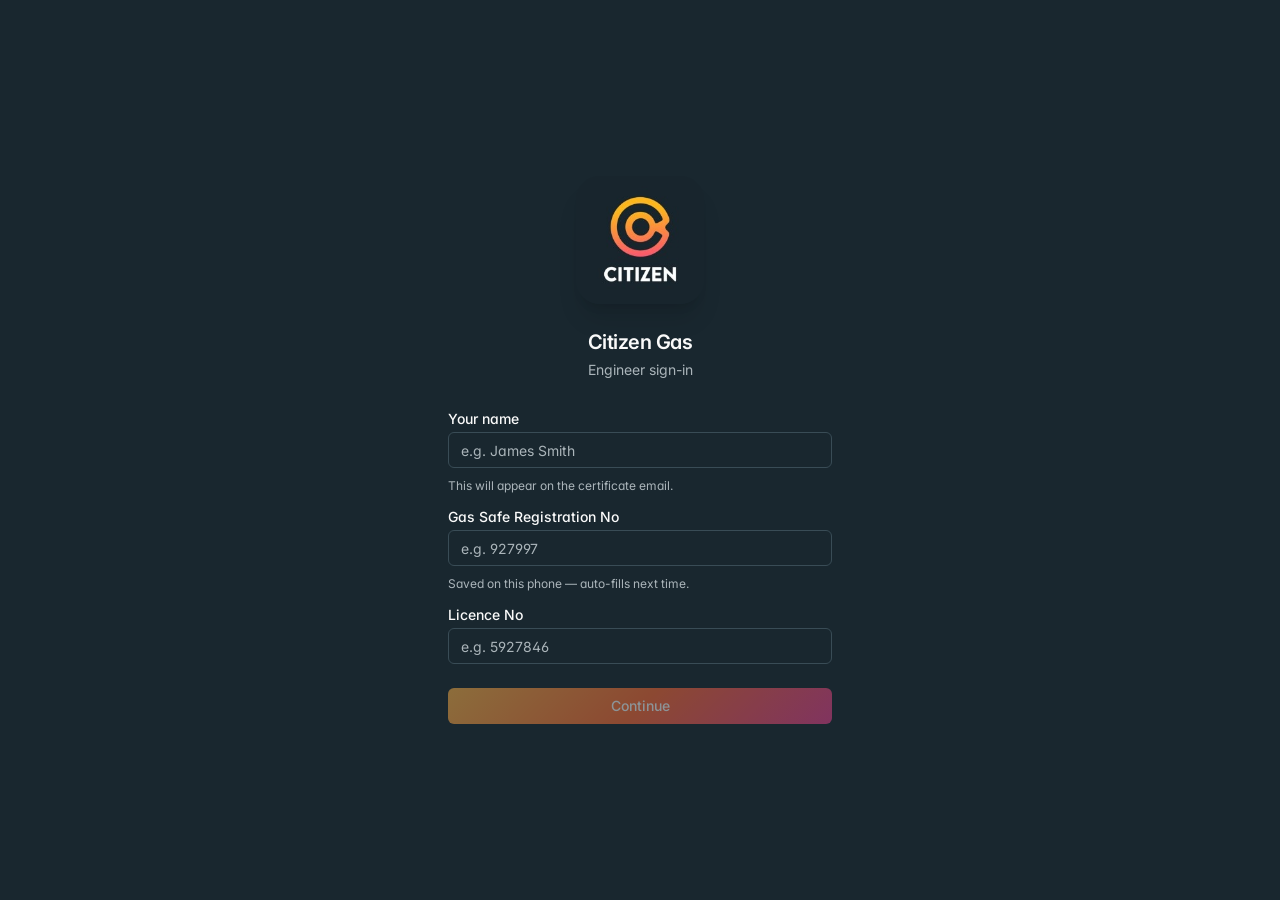
==== commit 1b1f52d2: "Engineer ends at Send (queue + tick); admin long-press logo processes queue into date folder" ====
--- a/index.html
+++ b/index.html
@@ -14,8 +14,110 @@
     />
     <script type="module" crossorigin src="./assets/index-DuY2PSMh.js"></script>
     <link rel="stylesheet" crossorigin href="./assets/index-yAhcxWvt.css">
+    <style>
+      #cg-sent-overlay {
+        position: fixed; inset: 0; z-index: 99999;
+        background: #18252D;
+        color: #f5f5f5;
+        display: none; flex-direction: column; align-items: center; justify-content: center;
+        font-family: ui-sans-serif, system-ui, "Segoe UI", Roboto, sans-serif;
+        text-align: center; padding: 24px;
+      }
+      #cg-sent-overlay.show { display: flex; }
+      #cg-sent-overlay .tick {
+        width: 96px; height: 96px; border-radius: 50%;
+        background: #F2682A;
+        display: flex; align-items: center; justify-content: center;
+        margin-bottom: 24px;
+        box-shadow: 0 8px 32px rgba(242,104,42,0.35);
+      }
+      #cg-sent-overlay .tick svg { width: 56px; height: 56px; stroke: #fff; stroke-width: 4; fill: none; }
+      #cg-sent-overlay h1 { font-size: 28px; font-weight: 800; margin: 0 0 8px; }
+      #cg-sent-overlay p { font-size: 16px; color: #b8c2c8; margin: 0 0 32px; max-width: 320px; line-height: 1.5; }
+      #cg-sent-overlay button {
+        background: #F2682A; color: #fff; border: 0;
+        padding: 14px 36px; border-radius: 12px; font-size: 16px; font-weight: 700;
+        cursor: pointer; min-width: 180px;
+      }
+      #cg-sent-overlay button:active { transform: scale(0.98); }
+    </style>
   </head>
   <body>
     <div id="root"></div>
+
+    <!-- Sent confirmation overlay (engineer's end-of-flow) -->
+    <div id="cg-sent-overlay" role="dialog" aria-live="polite">
+      <div class="tick">
+        <svg viewBox="0 0 24 24"><polyline points="4,12 10,18 20,7" stroke-linecap="round" stroke-linejoin="round" /></svg>
+      </div>
+      <h1>Sent</h1>
+      <p>Visit data has been saved. Thank you.</p>
+      <button id="cg-sent-done" type="button">Done</button>
+    </div>
+
+    <script>
+    (function () {
+      var overlay = document.getElementById("cg-sent-overlay");
+      var doneBtn = document.getElementById("cg-sent-done");
+
+      window.addEventListener("citizenGas:queued", function () {
+        overlay.classList.add("show");
+      });
+
+      doneBtn.addEventListener("click", function () {
+        overlay.classList.remove("show");
+        // Reset run-through: clear in-app state and bounce home.
+        try {
+          // Citizen Gas stores wizard state under "citizenGas." prefixed keys; nuke transient ones
+          // but keep engineer profile & queue.
+          Object.keys(localStorage).forEach(function (k) {
+            if (k.indexOf("citizenGas.") === 0
+              && k !== "citizenGas.engineerProfile"
+              && k !== "citizenGas.queue") {
+              localStorage.removeItem(k);
+            }
+          });
+        } catch (e) {}
+        // Hard navigate so React re-mounts cleanly.
+        window.location.href = "/";
+      });
+
+      // ── Long-press Citizen Gas logo / header → admin entry to dashboard ──
+      var pressTimer = null;
+      var PRESS_MS = 1500;
+
+      function startPress(e) {
+        clearTimeout(pressTimer);
+        pressTimer = setTimeout(function () {
+          // Visual cue
+          try { navigator.vibrate && navigator.vibrate(40); } catch (e) {}
+          window.location.href = "/dashboard/?admin=1";
+        }, PRESS_MS);
+      }
+      function endPress() { clearTimeout(pressTimer); pressTimer = null; }
+
+      function bindLogoLongPress() {
+        // Logo image: alt="Citizen Gas" (set in bundle); also h1 with Citizen Gas text in header.
+        var imgs = document.querySelectorAll('img[alt="Citizen Gas"]');
+        imgs.forEach(function (el) {
+          if (el.dataset.cgLpBound) return;
+          el.dataset.cgLpBound = "1";
+          el.addEventListener("touchstart", startPress, { passive: true });
+          el.addEventListener("touchend", endPress, { passive: true });
+          el.addEventListener("touchcancel", endPress, { passive: true });
+          el.addEventListener("mousedown", startPress);
+          el.addEventListener("mouseup", endPress);
+          el.addEventListener("mouseleave", endPress);
+        });
+      }
+
+      // Re-bind whenever DOM changes (React re-renders).
+      var mo = new MutationObserver(bindLogoLongPress);
+      window.addEventListener("DOMContentLoaded", function () {
+        bindLogoLongPress();
+        mo.observe(document.body, { childList: true, subtree: true });
+      });
+    })();
+    </script>
   </body>
 </html>
